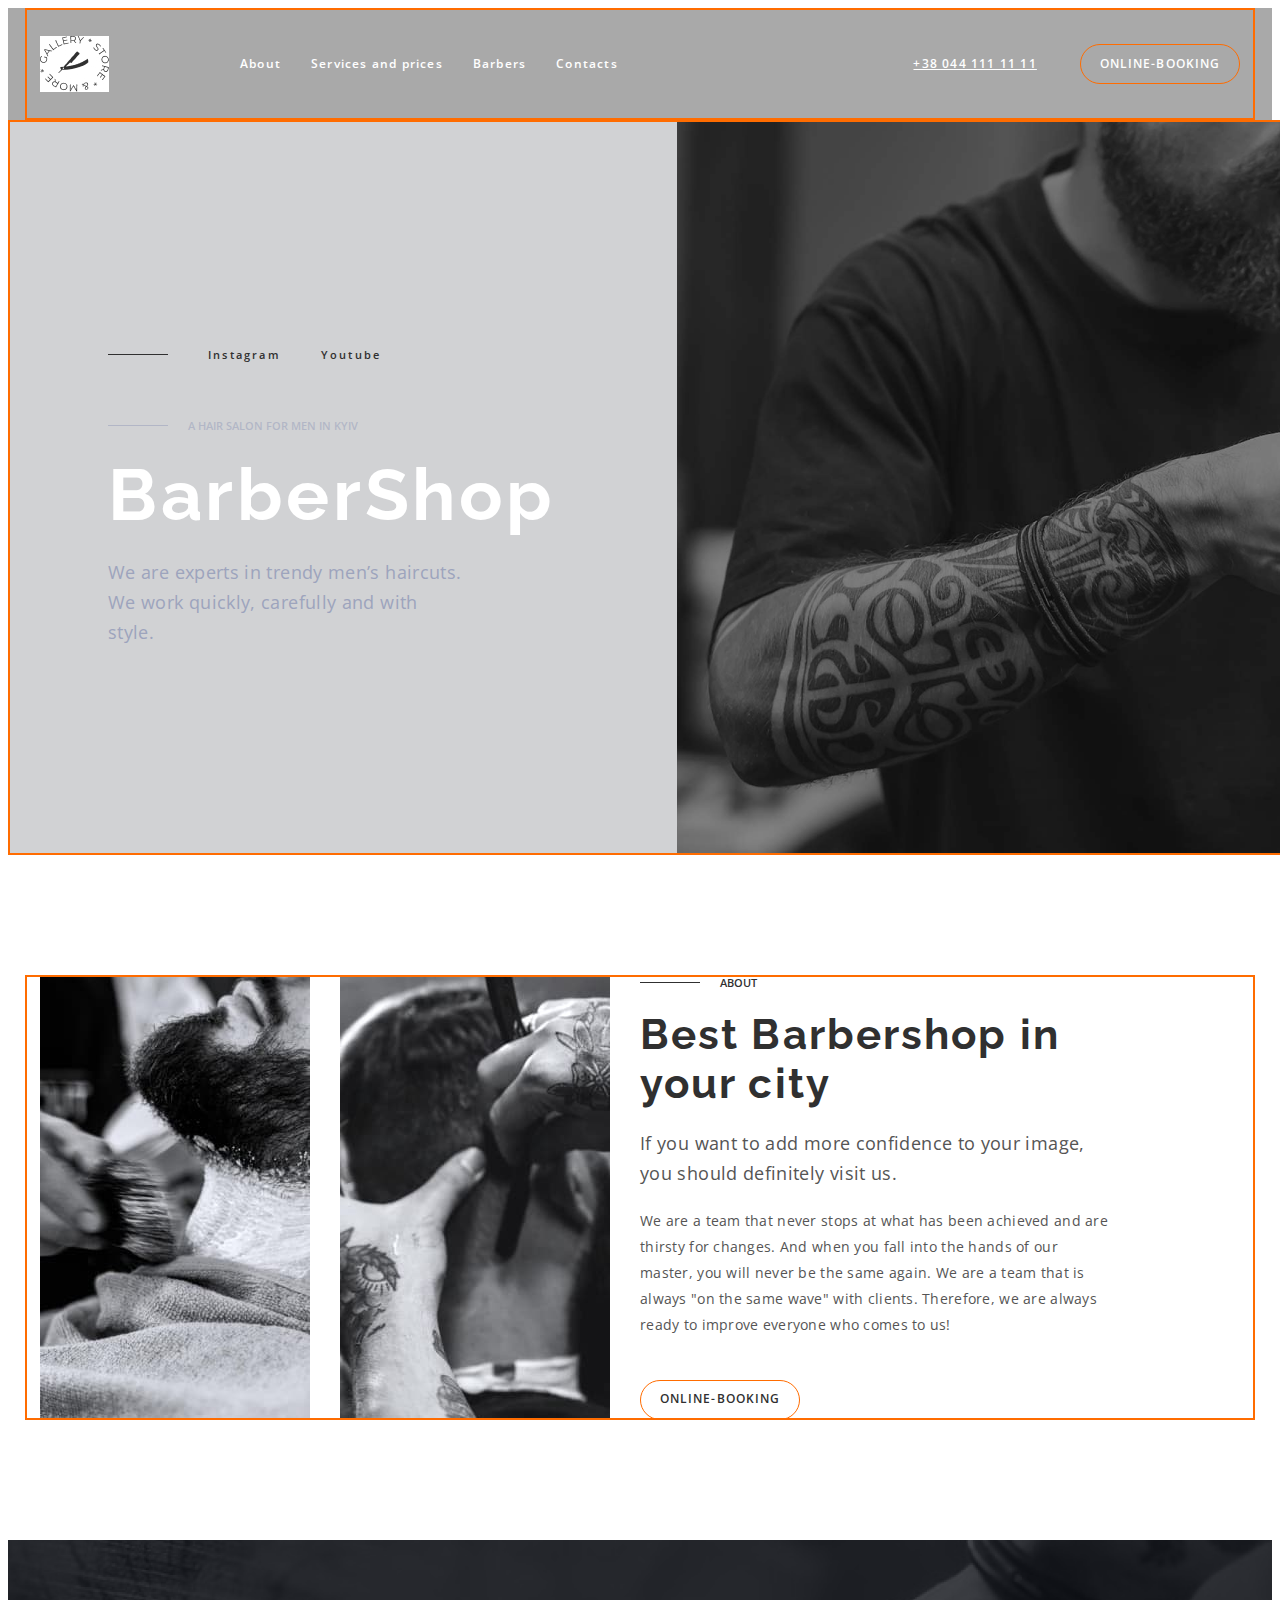
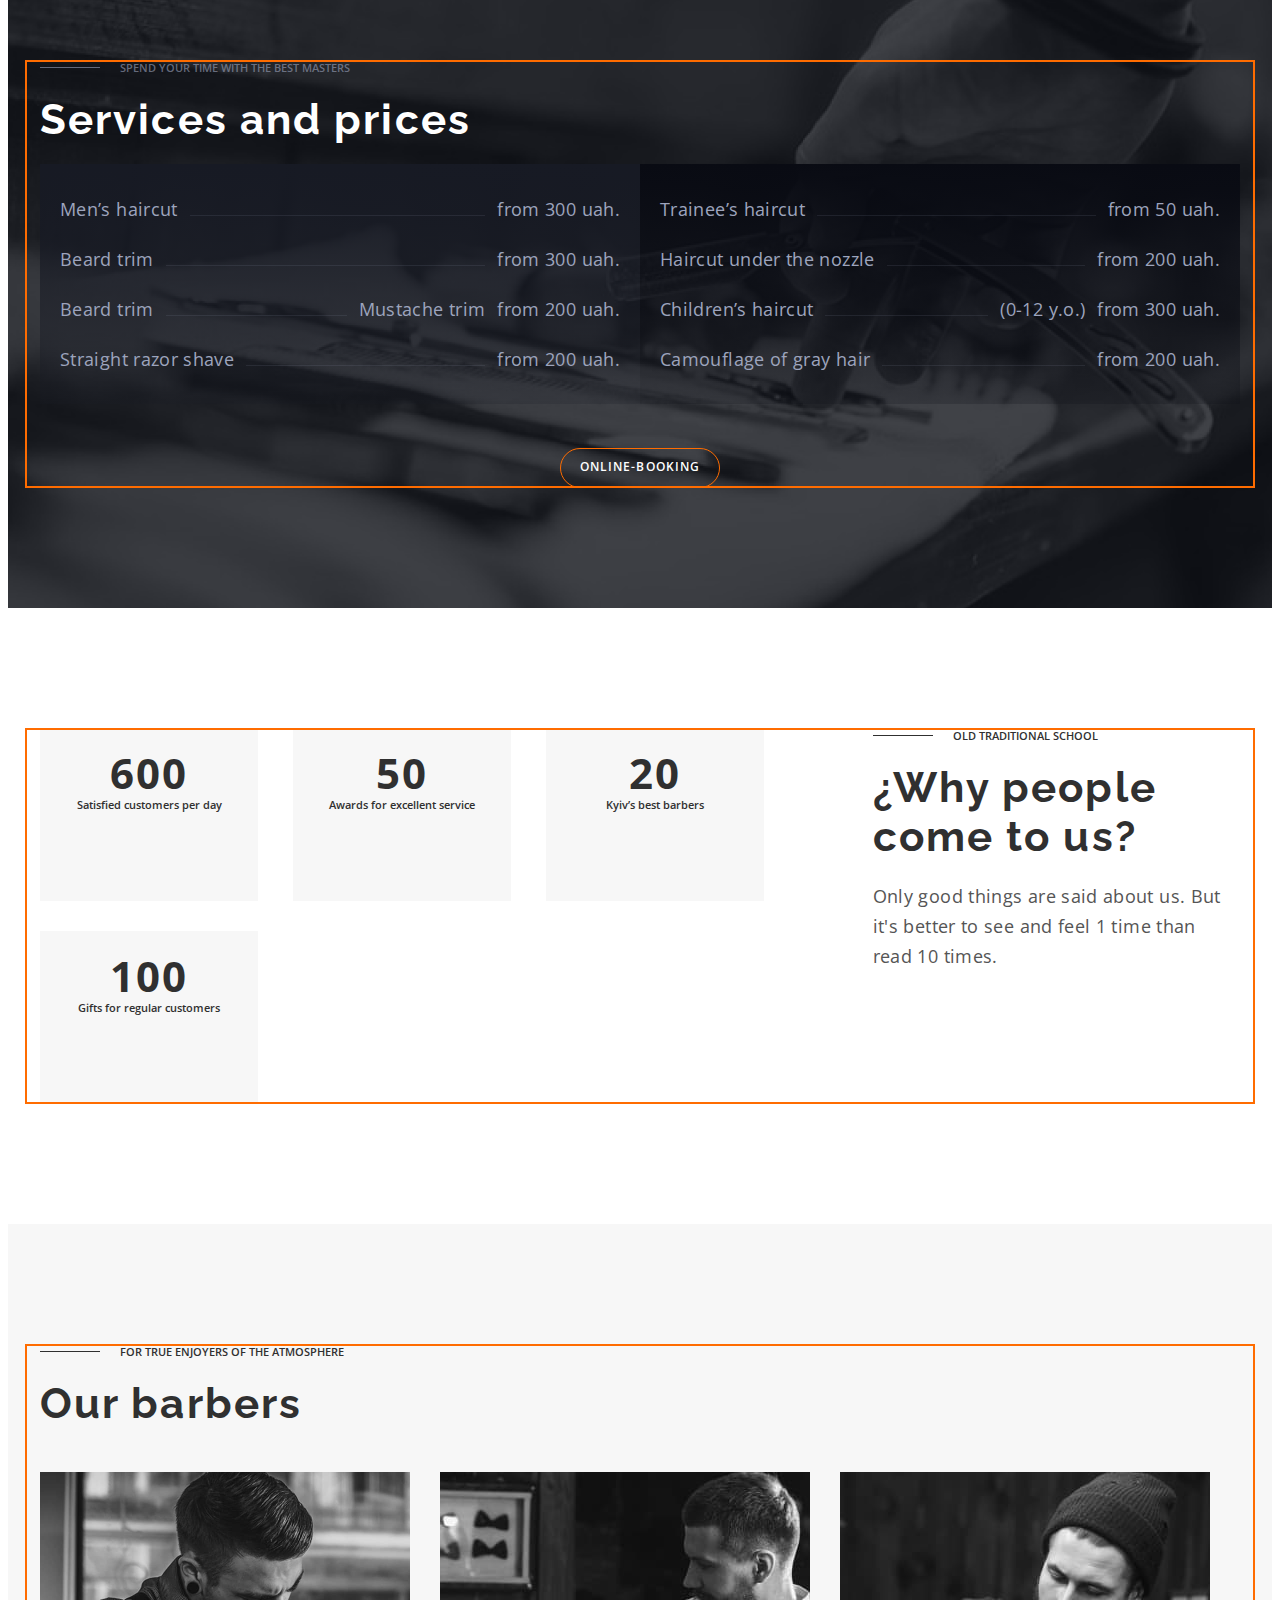
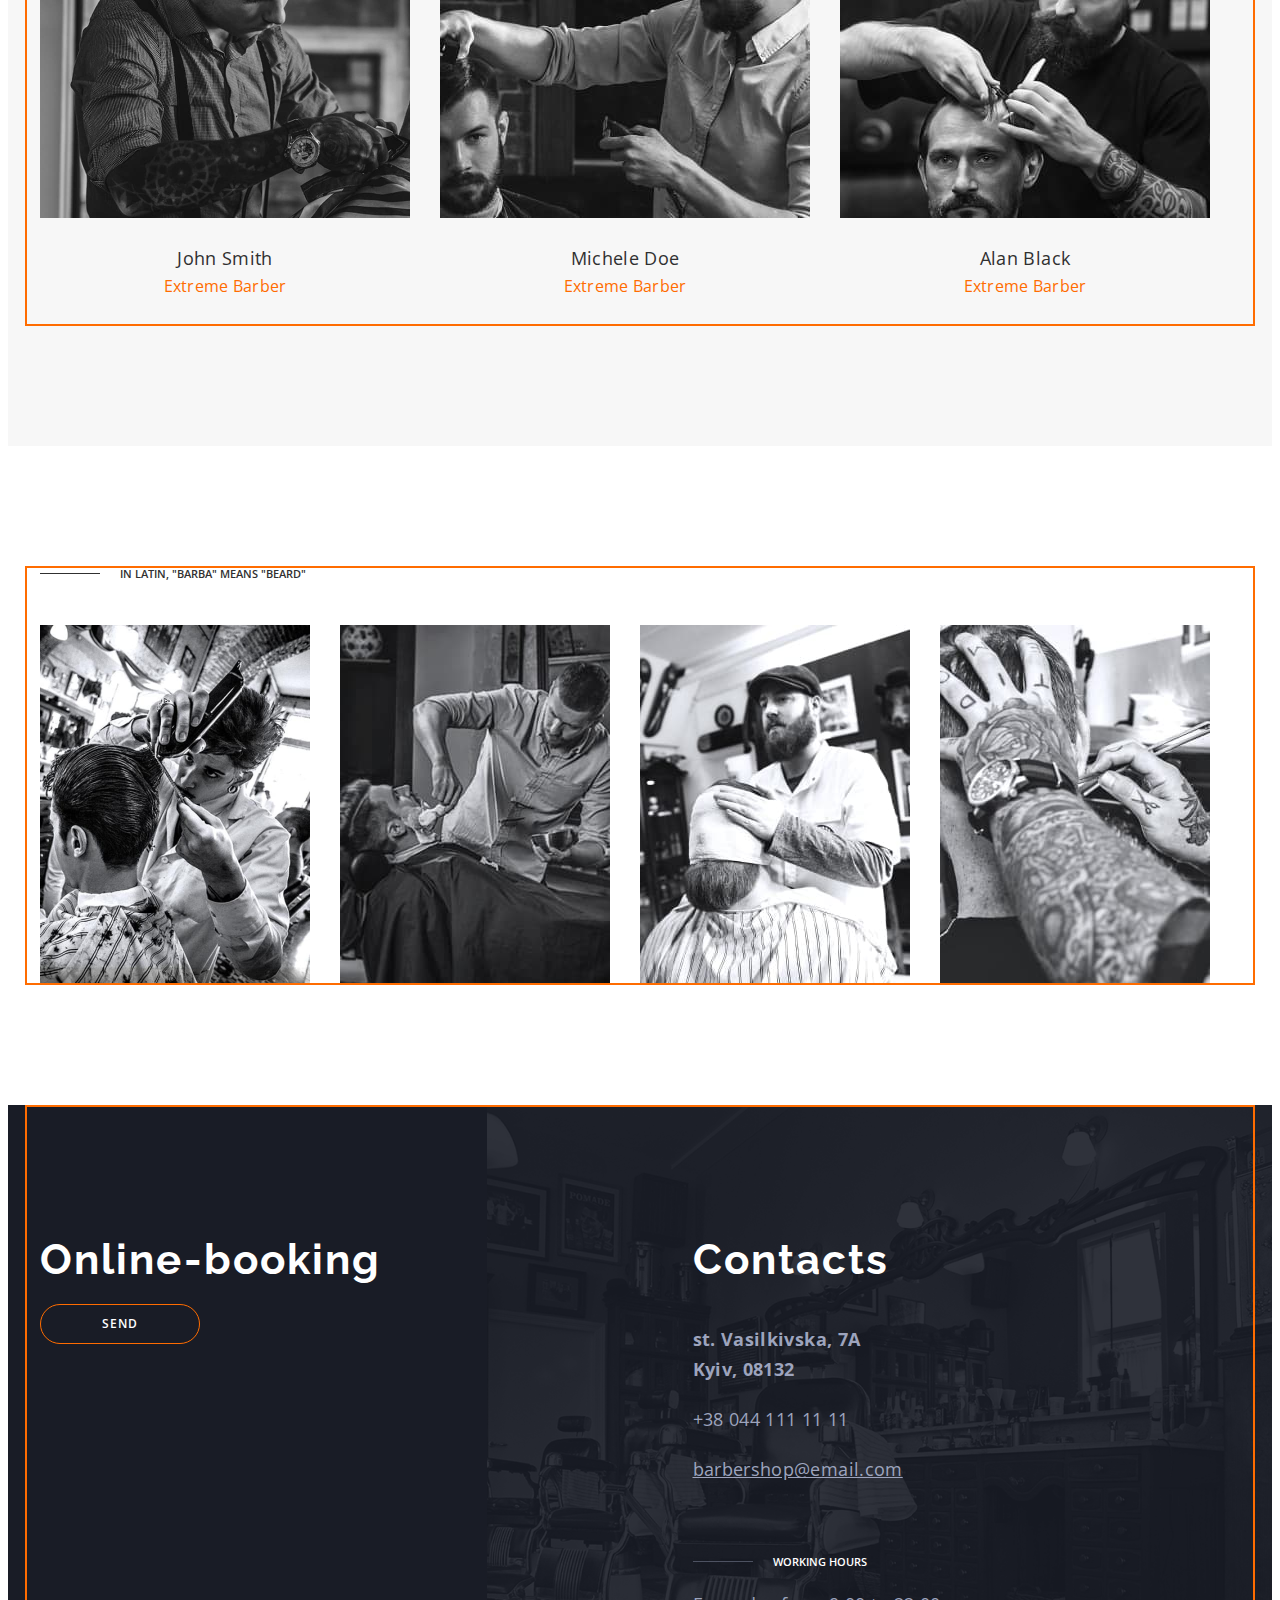
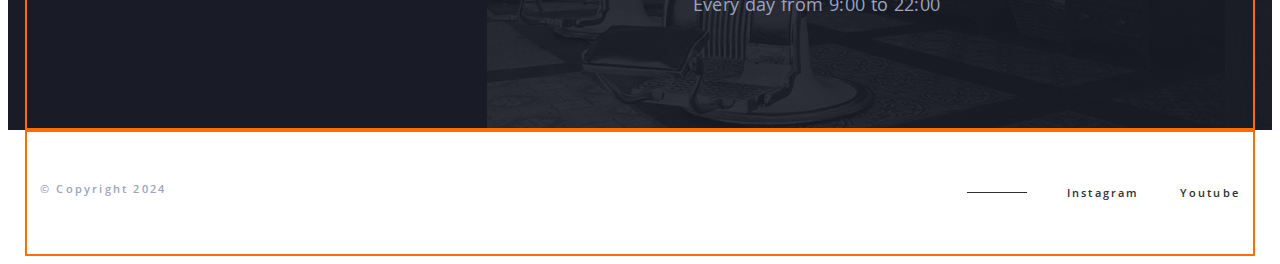
==== index.html @ dfee3908 "arranges elements" ====
<!DOCTYPE html>
<html lang="en">
  <head>
    <meta charset="UTF-8" />
    <meta name="viewport" content="width=device-width, initial-scale=1.0" />
    <title>BarberShop</title>

    <!--============== fonts =================-->
    <link rel="preconnect" href="https://fonts.googleapis.com" />
    <link rel="preconnect" href="https://fonts.gstatic.com" crossorigin />
    <link
      href="https://fonts.googleapis.com/css2?family=Open+Sans:wght@400;600;700&family=Raleway:wght@700&display=swap"
      rel="stylesheet"
    />

    <!--============== modern normaize ==============-->
    <link
      rel="stylesheet"
      href="https://cdnjs.cloudflare.com/ajax/libs/modern-normalize/2.0.0/modern-normalize.min.css"
      integrity="sha512-4xo8blKMVCiXpTaLzQSLSw3KFOVPWhm/TRtuPVc4WG6kUgjH6J03IBuG7JZPkcWMxJ5huwaBpOpnwYElP/m6wg=="
      crossorigin="anonymous"
      referrerpolicy="no-referrer"
    />

    <!--============ custom css style ===============-->
    <link rel="stylesheet" href="./css/styles.css" />
  </head>

  <body>
    <!---------------- heder ---------------->
    <header class="header">
      <div class="container">
        <a href="./index.html" class="logo"
          ><img src="./images/Logo.jpg" alt="logo" width="69" height="55"
        /></a>
        <nav class="header-nav">
          <ul class="header-list list">
            <li><a href="" class="link">About</a></li>
            <li><a href="" class="link">Services and prices</a></li>
            <li><a href="" class="link">Barbers</a></li>
            <li><a href="" class="link">Contacts</a></li>
          </ul>
        </nav>
        <div class="header-contact-wrap">
          <a href="tel:+380441111111" class="tel">+38 044 111 11 11</a>
          <button type="button" class="button primary">Online-booking</button>
        </div>
      </div>
    </header>

    <!--===================== MAIN ================-->

    <main>
      <!-------------- hero --------------->
      <section class="hero">
        <div class="container">
          <ul class="list social-list">
            <li>
              <a
                href="https://www.instagram.com/"
                class="social-link link"
                target="_blank"
                rel="noopener noreferrer nofollow"
                >Instagram</a
              >
            </li>
            <li>
              <a
                href="https://www.youtube.com"
                class="social-link link"
                target="_blank"
                rel="noopener noreferrer nofollow"
                >Youtube</a
              >
            </li>
          </ul>
          <p class="upertitle phrases-opaciti">A hair salon for men in Kyiv</p>
          <h1 class="section-title hero-title">BarberShop</h1>
          <p class="hero-phrases">
            We are experts in trendy men’s haircuts. We work quickly, carefully
            and with style.
          </p>
        </div>
      </section>

      <!---------- best barbershop ---------->
      <section class="section about">
        <div class="about-container container">
          <ul class="about-list list">
            <li class="about-item">
              <img
                src="./images/img1.jpg"
                alt="shaves his beard"
                width="270"
                height="445"
              />
            </li>
            <li class="about-item">
              <img
                src="./images/img2.jpg"
                alt="shaves his neck"
                width="270"
                height="445"
              />
            </li>
          </ul>

          <div class="about-right-wrap">
            <p class="upertitle">About</p>
            <h2 class="section-title">Best Barbershop in your city</h2>
            <p class="section-phrases">
              If you want to add more confidence to your image, you should
              definitely visit us.
            </p>
            <p class="section-phrases description">
              We are a team that never stops at what has been achieved and are
              thirsty for changes. And when you fall into the hands of our
              master, you will never be the same again. We are a team that is
              always "on the same wave" with clients. Therefore, we are always
              ready to improve everyone who comes to us!
            </p>
            <button type="button" class="button secondary">
              ONLINE-BOOKING
            </button>
          </div>
        </div>
      </section>

      <!---------- services and prices ----------->
      <section class="section servis">
        <div class="container">
          <p class="upertitle phrases-opaciti">
            Spend your time with the best masters
          </p>
          <h2 class="section-title servis-title">Services and prices</h2>
          <div class="prises-wrap">
            <ul class="prises-list list">
              <li class="prises-item">
                <span class="prises-item-servis">Men’s haircut</span>from 300
                uah.
              </li>
              <li class="prises-item">
                <span class="prises-item-servis">Beard trim</span>from 300 uah.
              </li>
              <li class="prises-item">
                Mustache trim
                <span class="prises-item-servis">Beard trim</span>from 200 uah.
              </li>
              <li class="prises-item">
                <span class="prises-item-servis">Straight razor shave</span>from
                200 uah.
              </li>
            </ul>
            <ul class="prises-list list">
              <li class="prises-item">
                <span class="prises-item-servis">Trainee’s haircut</span>from 50
                uah.
              </li>
              <li class="prises-item">
                <span class="prises-item-servis">Haircut under the nozzle</span
                >from 200 uah.
              </li>
              <li class="prises-item">
                (0-12 y.o.)
                <span class="prises-item-servis">Children’s haircut</span>from
                300 uah.
              </li>
              <li class="prises-item">
                <span class="prises-item-servis">Camouflage of gray hair</span
                >from 200 uah.
              </li>
            </ul>
          </div>
          <button type="button" class="button primary">ONLINE-BOOKING</button>
        </div>
      </section>

      <!--------- preference ------------>
      <section class="preferense section">
        <div class="container preferense-container">
          <ul class="preferens-list list">
            <li class="preferens-item">
              <span class="preferense-span">600</span>
              <p class="preferense-description">Satisfied customers per day</p>
            </li>
            <li class="preferens-item">
              <span class="preferense-span">50</span>
              <p class="preferense-description">Awards for excellent service</p>
            </li>
            <li class="preferens-item">
              <span class="preferense-span">20</span>
              <p class="preferense-description">Kyiv’s best barbers</p>
            </li>
            <li class="preferens-item">
              <span class="preferense-span">100</span>
              <p class="preferense-description">Gifts for regular customers</p>
            </li>
          </ul>
          <div class="preferense-right-wrap">
            <p class="upertitle">Old traditional school</p>
            <h2 class="section-title">¿Why people come to us?</h2>
            <p class="preferense-phrases">
              Only good things are said about us. But it's better to see and
              feel 1 time than read 10 times.
            </p>
          </div>
        </div>
      </section>

      <!-- team -->
      <section class="section team">
        <div class="container">
          <p class="upertitle">For true enjoyers of the atmosphere</p>
          <h2 class="section-title team-title">Our barbers</h2>
          <ul class="list team-list">
            <li class="team-item">
              <img
                src="./images/our_barbers/img1.jpeg"
                alt=""
                width="370"
                height="346"
              />
              <h3 class="team-name">John Smith</h3>
              <p class="team-description">Extreme Barber</p>
              <ul class="list">
                <li><a href="" aria-label="Instagram link"></a></li>
                <li><a href="" aria-label="Twitter link"></a></li>
                <li><a href="" aria-label="Facebook link"></a></li>
                <li><a href="" aria-label="linkedin link"></a></li>
              </ul>
            </li>
            <li class="team-item">
              <img
                src="./images/our_barbers/img2.jpeg"
                alt=""
                width="370"
                height="346"
              />
              <h3 class="team-name">Michele Doe</h3>
              <p class="team-description">Extreme Barber</p>
              <ul class="list">
                <li><a href="" aria-label="Instagram link"></a></li>
                <li><a href="" aria-label="Twitter link"></a></li>
                <li><a href="" aria-label="Facebook link"></a></li>
                <li><a href="" aria-label="linkedin link"></a></li>
              </ul>
            </li>
            <li class="team-item">
              <img
                src="./images/our_barbers/img3.jpeg"
                alt=""
                width="370"
                height="346"
              />
              <h3 class="team-name">Alan Black</h3>
              <p class="team-description">Extreme Barber</p>
              <ul class="list">
                <li><a href="" aria-label="Instagram link"></a></li>
                <li><a href="" aria-label="Twitter link"></a></li>
                <li><a href="" aria-label="Facebook link"></a></li>
                <li><a href="" aria-label="linkedin link"></a></li>
              </ul>
            </li>
          </ul>
        </div>
      </section>

      <!-- portfolio -->
      <section class="section">
        <div class="container">
          <!-- hidden title -->
          <h2 class="visually-hidden">some photos of our works</h2>
          <p class="upertitle portfolio-upertitle">
            In Latin, "barba" means "beard"
          </p>
          <ul class="list portfolio-list">
            <li>
              <img
                src="./images/photo_of_our_works/Rectangle_25.jpeg"
                alt=""
                width="270"
                height="360"
              />
            </li>
            <li>
              <img
                src="./images/photo_of_our_works/Rectangle_26.jpeg"
                alt=""
                width="270"
                height="360"
              />
            </li>
            <li>
              <img
                src="./images/photo_of_our_works/Rectangle_27.jpeg"
                alt=""
                width="270"
                height="360"
              />
            </li>
            <li>
              <img
                src="./images/photo_of_our_works/Rectangle_28.jpeg"
                alt=""
                width="270"
                height="360"
              />
            </li>
          </ul>
        </div>
      </section>

      <!-- online booking and contacts-->
      <div class="container-group">
        <div class="container contacts-container">
          <section class="booking section">
            <h2 class="section-title booking-title">Online-booking</h2>
            <!-- <input type="text" />
            <input type="text" />
            <input type="text" /> -->
            <button type="button" class="button primary">send</button>
          </section>
          <section class="contacts section">
            <h2 class="section-title contact-title">Contacts</h2>
            <address class="addres-wrap">
              <a href="" class="adres link"
                >st. Vasilkivska, 7A<br />Kyiv, 08132</a
              >
              <a href="tel:+380441111111" class="phone link"
                >+38 044 111 11 11</a
              >
              <a href="mailto:barbershop@email.com" class="mail link"
                >barbershop@email.com</a
              >
            </address>
            <p class="upertitle contact-phrases">Working hours</p>
            <p class="contact-descriptions">Every day from 9:00 to 22:00</p>
          </section>
        </div>
      </div>
    </main>

    <!-- footer -->
    <footer class="footer container">
      <p class="copiright">&copy; Copyright 2024</p>
      <ul class="list social-list">
        <li>
          <a
            href=""
            class="link social-link"
            target="_blank"
            rel="noopener noreferrer nofollow"
            >Instagram</a
          >
        </li>
        <li>
          <a
            href=""
            class="link social-link"
            target="_blank"
            rel="noopener noreferrer nofollow"
            >Youtube</a
          >
        </li>
      </ul>
    </footer>
  </body>
</html>
---- css/styles.css ----
:root {
  --primary-text-color: #303030;
  --text-on-light: #555555;
  --text-on-dark: #9da4bd;
  --white-text-color: #ffffff;
  --accent-color: #ff6c00;

  /* background-color */
  --primari-background-color: #ffffff;
}

body {
  background-color: var(--primari-background-color);
  color: var(--primary-text-color);
  font-family: "open sans", sans-serif;
}

/* ===== reset ===== */
h1,
h2,
h3,
h4,
h5,
h6,
p {
  margin-top: 0;
  margin-bottom: 0;
}

.list {
  list-style: none;
  padding: 0;
  margin: 0;
}

.link {
  text-decoration: none;
  color: inherit;
}

img {
  display: block;
  height: auto;
  max-width: 100%;
}

.visually-hidden {
  position: absolute;
  white-space: nowrap;
  width: 1px;
  height: 1px;
  overflow: hidden;
  border: 0;
  padding: 0;
  clip: rect(0 0 0 0);
  clip-path: inset(50%);
  margin: -1px;
}
/* ===== components ===== */

.section {
  padding: 120px 0;
}

.container {
  /* width: 1170px; */
  width: 1200px;

  padding: 0 15px;
  margin: 0 auto;

  outline: 2px solid #ff6c00;
  outline-offset: -2px;
}

/* ===== button ===== */
.button {
  display: inline-block;
  min-width: 160px;
  min-height: 40px;

  font-family: inherit;
  font-size: 12px;
  font-style: normal;
  font-weight: 600;
  line-height: 1.2;
  /* line-height: normal; */
  letter-spacing: 1.08px;
  text-transform: uppercase;

  background-color: transparent;
  border: 1px solid var(--accent-color);
  border-radius: 25px;
  padding: 11px 19px;
  cursor: pointer;
}

.button.primary {
  color: var(--white-text-color);
}

.button.secondary {
  color: var(--primary-text-color);
}

.button.primary:hover,
.button.primary:focus {
  background-color: var(--accent-color);
}

.button.secondary:hover,
.button.secondary:focus {
  background-color: var(--accent-color);
}

/* ===== title style ===== */
.section-title {
  margin-bottom: 20px;

  font-family: Raleway, sans-serif;
  font-size: 42px;
  line-height: calc(49 / 42);
  /* line-height: normal; */
  letter-spacing: 2.1px;
}

.upertitle {
  display: flex;
  align-items: center;
  gap: 20px;
  margin-bottom: 20px;

  font-size: 11px;
  font-weight: 600;
  /* line-height: 1.2; */
  line-height: normal;
  text-transform: uppercase;
}

.upertitle::before,
.social-list::before {
  display: inline-block;
  content: "";

  width: 60px;
  height: 1px;
  background-color: var(--primary-text-color);
}

/* .upertitle::before {
  margin-right: 20px;
} */
/*---------- heder ----------*/
.header {
  background-color: darkgrey;
}

.header > .container {
  display: flex;
  align-items: center;
}

.logo {
  margin-right: 131px;
}

.header-nav {
  margin-right: auto;
}

.header-list {
  display: flex;
  align-items: center;
  gap: 30px;
}

.header-list .link {
  display: block;
  padding: 49px 0;
}

.header-contact-wrap {
  display: flex;
  align-items: center;
  gap: 43px;
}

.header .link {
  color: var(--white-text-color);
  font-size: 12px;
  font-weight: 600;
  line-height: 1.2;
  letter-spacing: 1.2px;
}

.header .link:hover,
.header .link:focus {
  color: var(--accent-color);
}

.tel {
  color: var(--white-text-color);
  font-size: 12px;
  font-weight: 600;
  line-height: 1.2;
  letter-spacing: 1.2px;
  text-transform: uppercase;
}

.tel:hover,
.tel:focus {
  color: var(--accent-color);
}

/* ----------- hero ------------ */
.hero {
}

.hero .container {
  /* max-width: 1070px; */
  padding: 172px 526px 208px 100px;
  background-color: rgba(25, 28, 38, 0.2);
  background-image: url(../images/slider-bg-hero/bg-image-1.png);
  background-repeat: no-repeat;
  background-size: contain;
  background-position: top right;
}

.social-list {
  align-items: center;
  display: flex;
  gap: 40px;
}

.social-link {
  display: inline-flex;
  padding-top: 56px;
  padding-bottom: 56px;

  font-size: 11px;
  font-weight: 600;
  line-height: 1.2;
  letter-spacing: 2.2px;
}

.footer .link {
  color: currentColor;
}

.social-link:hover,
.social-link:focus {
  color: var(--accent-color);
}

/* .footer .link:not(:last-child) {
  margin-right: 40px;
} */

/* .social-link .link:hover,
.social-link .link:focus {
  color: var(--accent-color);
} */

.phrases-opaciti {
  color: rgba(157, 164, 189, 0.6);
}

.phrases-opaciti::before {
  background-color: rgba(157, 164, 189, 0.6);
}

.hero-title {
  font-size: 72px;
  letter-spacing: 3.6px;
  color: var(--white-text-color);
}

.hero-phrases {
  width: 360px;

  font-size: 18px;
  line-height: calc(30 / 18);
  letter-spacing: 0.36px;
  color: var(--text-on-dark);
}

/* ---------- best barbershop ---------*/
/* .about {
  background-color: var(--primari-background-color);
} */
.about-container {
  display: flex;
}

.about-list {
  display: flex;
  gap: 30px;
  margin-right: 30px;
}

/* .about-item:not(:last-child) {
  margin-right: 30px;
} */

.about-right-wrap {
  width: 470px;
}

.section-phrases {
  width: 470px;
  margin-bottom: 20px;

  color: var(--text-on-light);
  font-size: 18px;
  line-height: calc(30 / 18);
  letter-spacing: 0.36px;
}

.section-phrases.description {
  margin-bottom: 42px;

  font-size: 14px;
  line-height: calc(26 / 14);
  letter-spacing: 0.28px;
}

/* ---------services and prices ---------- */

.servis {
  max-width: 1600px;
  margin: 0 auto;
  background-color: #111319;
  background-image: url(../images/servis-image/servis-bg.png);
  background-repeat: no-repeat;
  background-position: center;
}

.servis-title {
  color: var(--white-text-color);
}

.prises-wrap {
  display: flex;
  justify-content: space-between;

  margin-bottom: 44px;
}

.prises-list {
  flex-basis: 570px;
  padding: 30px 20px;
}

.prises-list:first-child {
  background-image: linear-gradient(
    to bottom,
    #171a24 0%,
    rgba(23, 26, 36, 0.2) 100%
  );
}

.prises-list:last-child {
  background-image: linear-gradient(
    to bottom,
    #090b13 0%,
    rgba(9, 11, 19, 0.2) 100%
  );
}

.prises-item {
  display: flex;
  align-items: baseline;
  gap: 12px;

  color: var(--text-on-dark);
  font-size: 18px;
  line-height: calc(30 / 18); /* 166.667% */
  letter-spacing: 0.36px;
}

.prises-item:not(:last-child) {
  margin-bottom: 20px;
}

.prises-item::before {
  content: " ";
  display: block;
  flex-grow: 1;
  height: 1px;
  background-color: rgba(157, 164, 189, 0.12);
}

.prises-item-servis {
  order: -1;
}

.servis .button {
  display: block;
  margin-left: auto;
  margin-right: auto;
}

/* -------- preferense ---------- */
.preferense-container {
  display: flex;
}

.preferens-list {
  row-gap: 30px;
  column-gap: 35px;

  display: flex;
  flex-wrap: wrap;
}

.preferens-item {
  background-color: rgba(247, 247, 247, 1);
  display: block;
  text-align: center;
  padding: 20px 24px;
  width: 170px;
  height: 133px;
}

.preferense-right-wrap {
  width: 431px;
}

.preferense-span {
  margin-bottom: 6px;

  color: var(--primary-text-color);
  font-size: 42px;
  font-weight: 700;
  line-height: 1.2;
  letter-spacing: 2.1px;
}

.preferense-description {
  color: var(--primary-text-color);
  font-size: 11px;
  font-weight: 600;
  line-height: 1.2;
}

.preferense-phrases {
  color: var(--text-on-light);
  font-size: 18px;
  line-height: calc(30 / 18); /* 166.667% */
  letter-spacing: 0.36px;
}

/* team */
.team {
  background-color: #f7f7f7;
}

.team-list {
  display: flex;
  gap: 30px;
}

.team-item {
  text-align: center;
}
.team-title {
  margin-bottom: 44px;
}

.team-name {
  margin-top: 30px;
  margin-bottom: 8px;

  font-weight: 400;
  font-size: 18px;
  line-height: 1.2;
  letter-spacing: 0.36px;
}

.team-description {
  margin-bottom: 30px;

  color: var(--accent-color);
  line-height: 1.2;
  letter-spacing: 0.28px;
}

/* portfolio */
.portfolio-list {
  display: flex;
  gap: 30px;
}

.portfolio-upertitle {
  margin-bottom: 44px;
}

/* online booking and contacts */
.container-group {
  margin: 0 auto;
  max-width: 1600px;
  background-color: #191c26;
  background-image: url(../images/contact-bg-img/Contact-bg-img.png);
  background-repeat: no-repeat;
  background-position: right top;
}

.contacts-container {
  display: flex;
  justify-content: space-between;
}

.booking {
  width: 570px;
}

.booking.section {
  padding-top: 130px;
  padding-bottom: 111px;
}

.booking-title {
  color: var(--white-text-color);
}

.contacts {
  padding-left: 105px;
  padding-top: 130px;
  padding-bottom: 111px;
  width: 570px;
}

.contact-title {
  color: var(--white-text-color);
  margin-bottom: 40px;
}

.addres-wrap {
  width: 270px;
}

.contacts .adres {
  display: block;
  margin-bottom: 20px;

  color: var(--text-on-dark);
  font-style: normal;
  font-size: 18px;
  font-weight: 700;
  line-height: calc(30 / 18); /* 166.667% */
  letter-spacing: 0.36px;
}

.contacts .phone {
  display: block;
  margin-bottom: 20px;

  color: var(--text-on-dark);
  font-style: normal;
  font-size: 18px;
  line-height: calc(30 / 18); /* 166.667% */
  letter-spacing: 0.36px;
}

.contacts .mail {
  display: block;
  margin-bottom: 70px;

  color: var(--text-on-dark);
  font-style: normal;
  font-size: 18px;
  line-height: calc(30 / 18); /* 166.667% */
  letter-spacing: 0.36px;
  text-decoration-line: underline;
}

.contact-phrases {
  color: var(--white-text-color);
}

.contact-phrases::before {
  background-color: rgba(157, 164, 189, 0.4);
}

.contact-descriptions {
  color: var(--text-on-dark);
  font-size: 18px;
  line-height: calc(30 / 18); /* 166.667% */
  letter-spacing: 0.36px;
}

/* footer */
.footer {
  display: flex;
  align-items: baseline;
}

.copiright {
  color: var(--text-on-dark);
  font-size: 11px;
  font-weight: 600;
  line-height: 1.2;
  letter-spacing: 2.2px;
  margin-right: auto;
}

/* .footer .link:hover,
.footer .link:focus {
  color: var(--accent-color);
} */
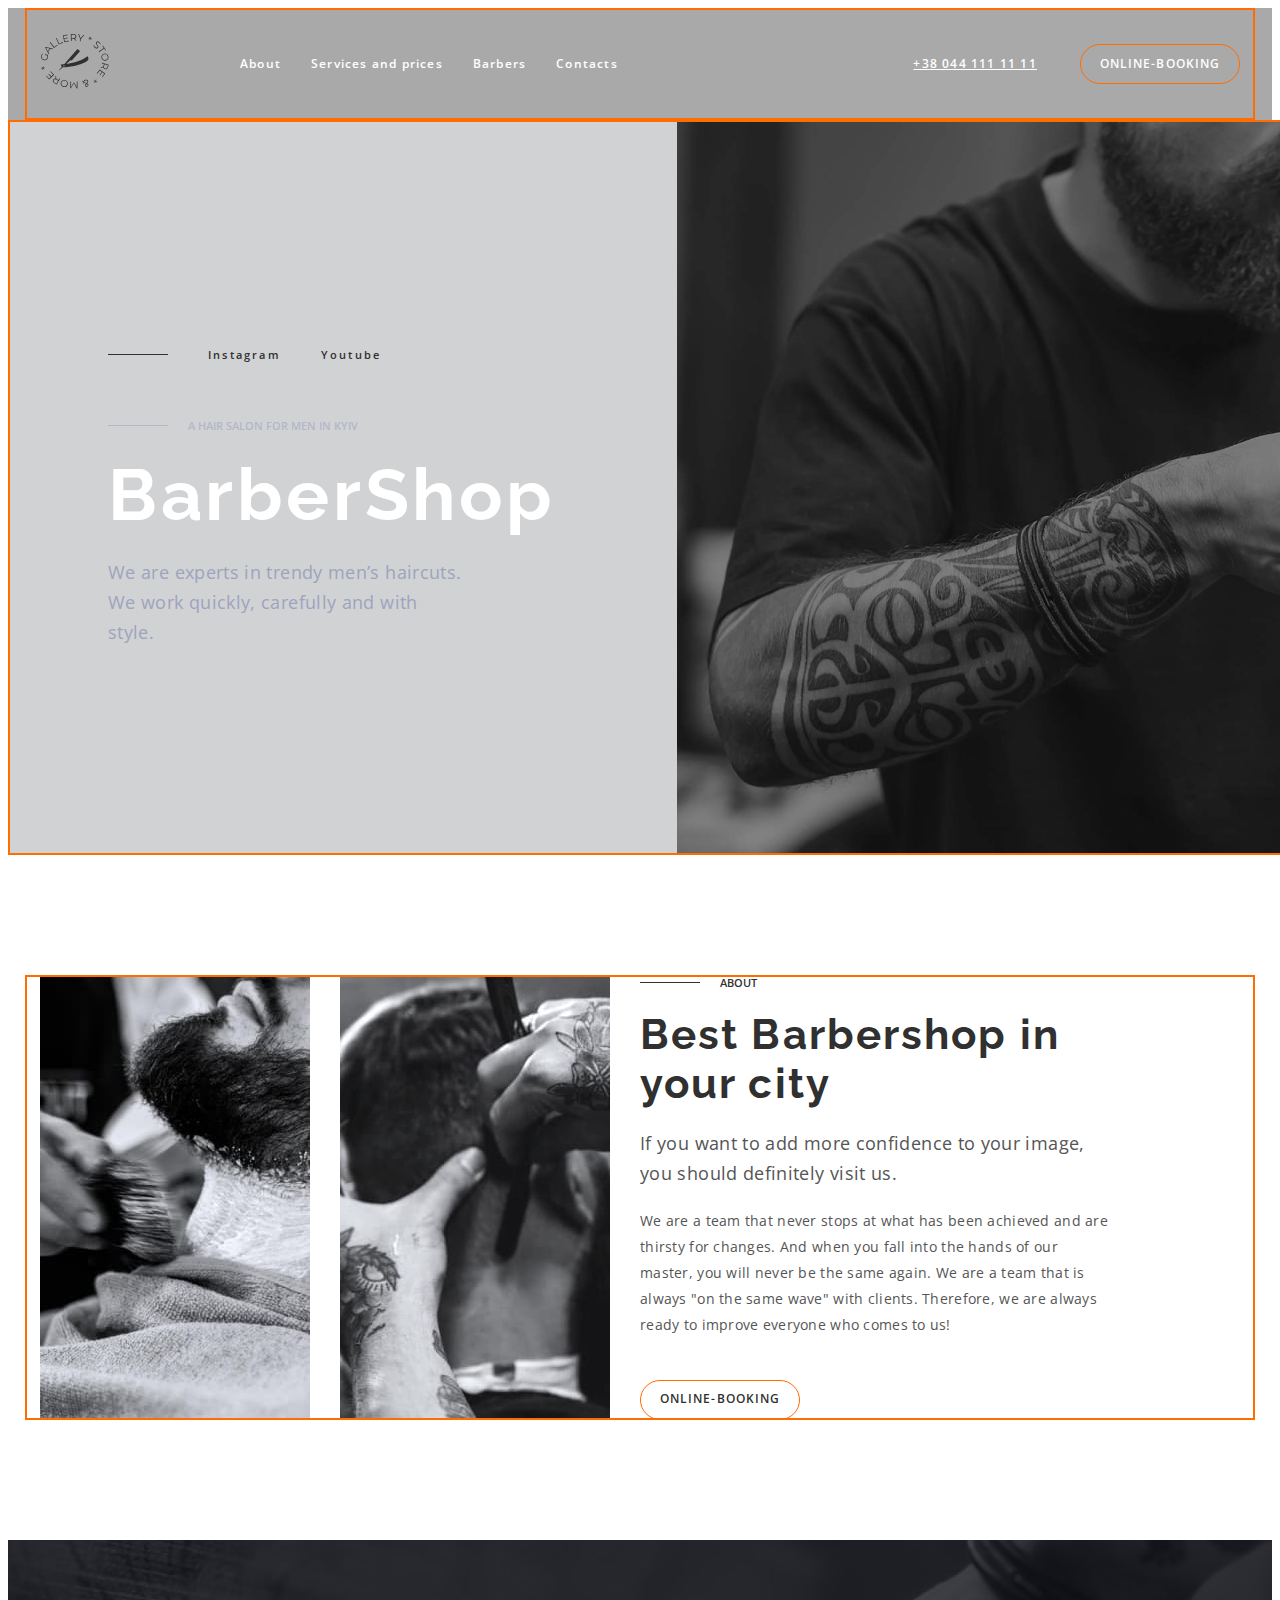
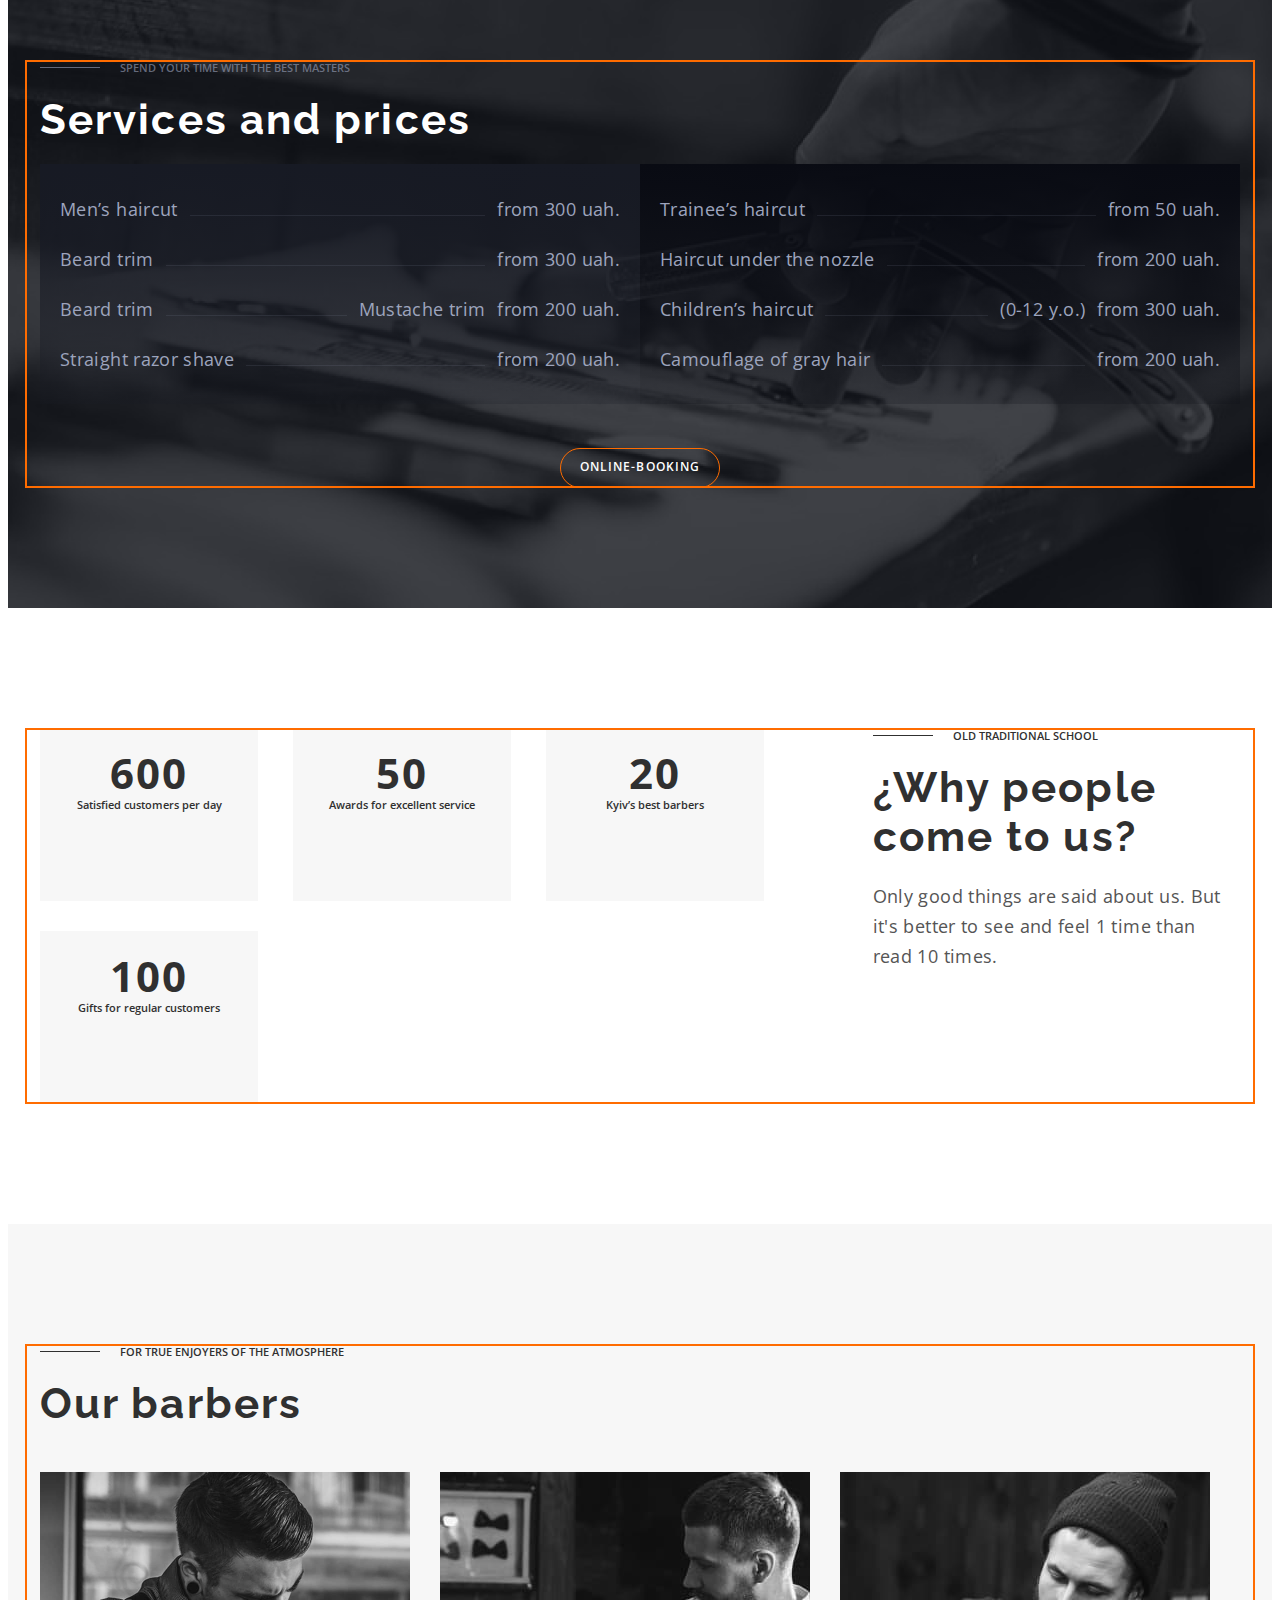
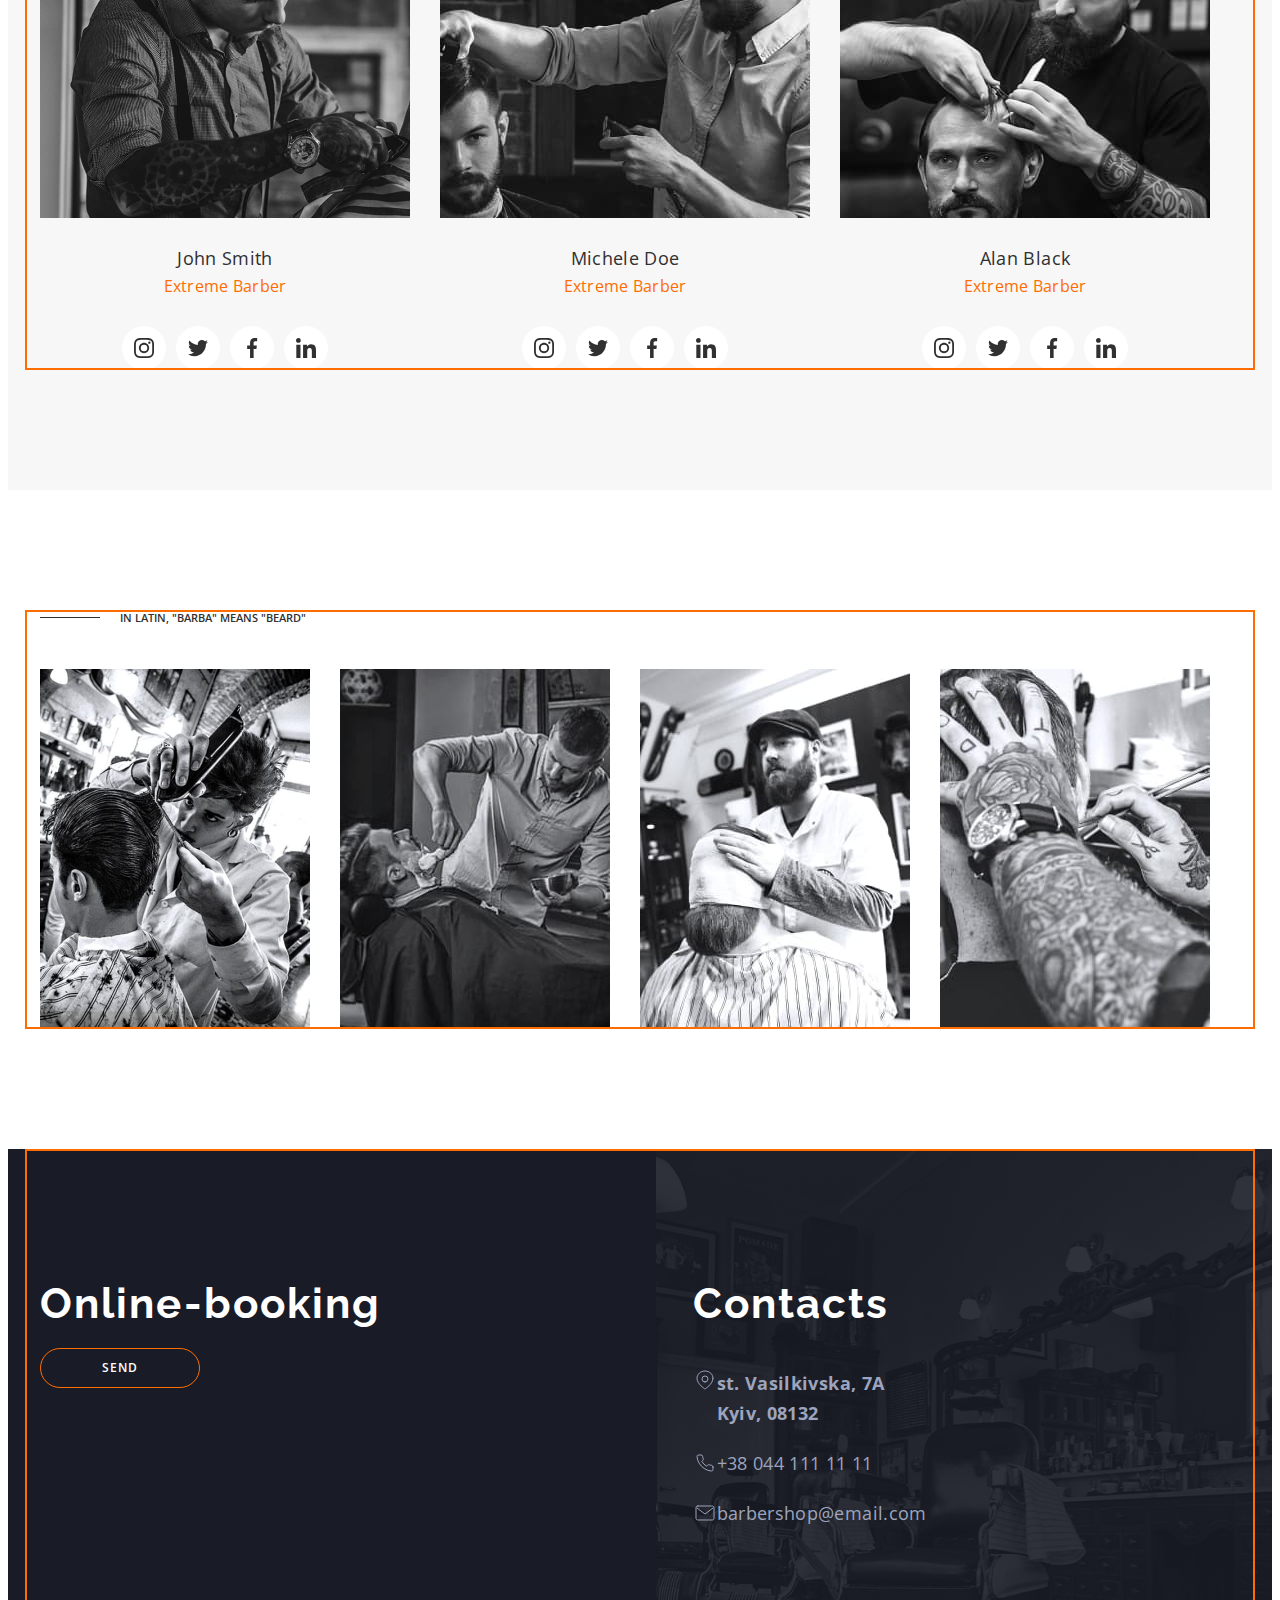
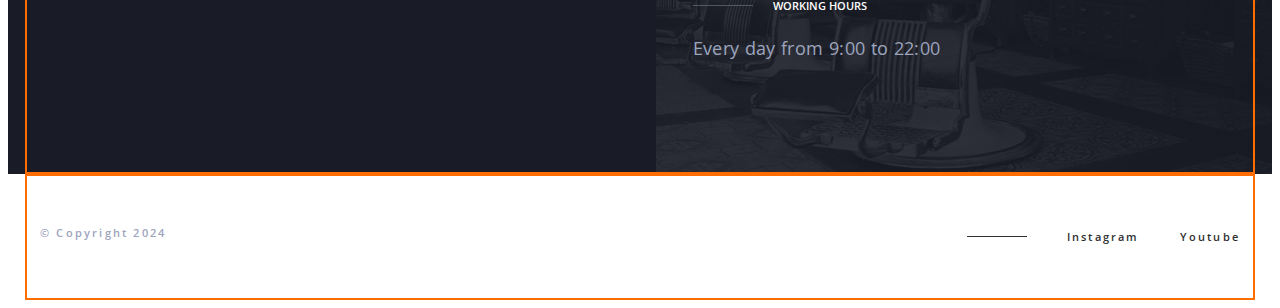
==== commit 4bbcb4c0: "add icons, and refactoring some code" ====
--- a/index.html
+++ b/index.html
@@ -30,9 +30,11 @@
     <!---------------- heder ---------------->
     <header class="header">
       <div class="container">
-        <a href="./index.html" class="logo"
-          ><img src="./images/Logo.jpg" alt="logo" width="69" height="55"
-        /></a>
+        <a href="./index.html" class="logo">
+          <svg class="logo-svg" width="69" height="55">
+            <use href="./images/icons.svg#icon-logo"></use>
+          </svg>
+        </a>
         <nav class="header-nav">
           <ul class="header-list list">
             <li><a href="" class="link">About</a></li>
@@ -89,7 +91,7 @@
           <ul class="about-list list">
             <li class="about-item">
               <img
-                src="./images/img1.jpg"
+                src="./images/about/img1.jpg"
                 alt="shaves his beard"
                 width="270"
                 height="445"
@@ -97,7 +99,7 @@
             </li>
             <li class="about-item">
               <img
-                src="./images/img2.jpg"
+                src="./images/about/img2.jpg"
                 alt="shaves his neck"
                 width="270"
                 height="445"
@@ -220,14 +222,60 @@
                 width="370"
                 height="346"
               />
-              <h3 class="team-name">John Smith</h3>
-              <p class="team-description">Extreme Barber</p>
-              <ul class="list">
-                <li><a href="" aria-label="Instagram link"></a></li>
-                <li><a href="" aria-label="Twitter link"></a></li>
-                <li><a href="" aria-label="Facebook link"></a></li>
-                <li><a href="" aria-label="linkedin link"></a></li>
-              </ul>
+              <div class="team-wrapper">
+                <h3 class="team-name">John Smith</h3>
+                <p class="team-description">Extreme Barber</p>
+                <ul class="list icon-list">
+                  <li>
+                    <a
+                      class="icon-link"
+                      href="https://instagra.com"
+                      target="_blank"
+                      rel="noopener noreferrer"
+                      aria-label="Instagram icon"
+                      ><svg class="social-icons" width="20" height="20">
+                        <use href="./images/icons.svg#icon-instagram"></use>
+                      </svg>
+                    </a>
+                  </li>
+                  <li>
+                    <a
+                      class="icon-link"
+                      href="https://twitter.com"
+                      target="_blank"
+                      rel="noopener noreferrer"
+                      aria-label="Twitter link"
+                      ><svg class="social-icons" width="20" height="20">
+                        <use href="./images/icons.svg#icon-twitter"></use>
+                      </svg>
+                    </a>
+                  </li>
+                  <li>
+                    <a
+                      class="icon-link"
+                      href="https://www.facebook.com"
+                      target="_blank"
+                      rel="noopener noreferrer"
+                      aria-label="Facebook link"
+                      ><svg class="social-icons" width="20" height="20">
+                        <use href="./images/icons.svg#icon-facebook"></use>
+                      </svg>
+                    </a>
+                  </li>
+                  <li>
+                    <a
+                      class="icon-link"
+                      href="https://www.linkedin.com"
+                      target="_blank"
+                      rel="noopener noreferrer"
+                      aria-label="linkedin link"
+                      ><svg class="social-icons" width="20" height="20">
+                        <use href="./images/icons.svg#icon-linkedin"></use>
+                      </svg>
+                    </a>
+                  </li>
+                </ul>
+              </div>
             </li>
             <li class="team-item">
               <img
@@ -236,14 +284,60 @@
                 width="370"
                 height="346"
               />
-              <h3 class="team-name">Michele Doe</h3>
-              <p class="team-description">Extreme Barber</p>
-              <ul class="list">
-                <li><a href="" aria-label="Instagram link"></a></li>
-                <li><a href="" aria-label="Twitter link"></a></li>
-                <li><a href="" aria-label="Facebook link"></a></li>
-                <li><a href="" aria-label="linkedin link"></a></li>
-              </ul>
+              <div class="team-wrapper">
+                <h3 class="team-name">Michele Doe</h3>
+                <p class="team-description">Extreme Barber</p>
+                <ul class="list icon-list">
+                  <li>
+                    <a
+                      class="icon-link"
+                      href="https://instagra.com"
+                      target="_blank"
+                      rel="noopener noreferrer"
+                      aria-label="Instagram icon"
+                      ><svg class="social-icons" width="20" height="20">
+                        <use href="./images/icons.svg#icon-instagram"></use>
+                      </svg>
+                    </a>
+                  </li>
+                  <li>
+                    <a
+                      class="icon-link"
+                      href="https://twitter.com"
+                      target="_blank"
+                      rel="noopener noreferrer"
+                      aria-label="Twitter link"
+                      ><svg class="social-icons" width="20" height="20">
+                        <use href="./images/icons.svg#icon-twitter"></use>
+                      </svg>
+                    </a>
+                  </li>
+                  <li>
+                    <a
+                      class="icon-link"
+                      href="https://www.facebook.com"
+                      target="_blank"
+                      rel="noopener noreferrer"
+                      aria-label="Facebook link"
+                      ><svg class="social-icons" width="20" height="20">
+                        <use href="./images/icons.svg#icon-facebook"></use>
+                      </svg>
+                    </a>
+                  </li>
+                  <li>
+                    <a
+                      class="icon-link"
+                      href="https://www.linkedin.com"
+                      target="_blank"
+                      rel="noopener noreferrer"
+                      aria-label="linkedin link"
+                      ><svg class="social-icons" width="20" height="20">
+                        <use href="./images/icons.svg#icon-linkedin"></use>
+                      </svg>
+                    </a>
+                  </li>
+                </ul>
+              </div>
             </li>
             <li class="team-item">
               <img
@@ -252,14 +346,60 @@
                 width="370"
                 height="346"
               />
-              <h3 class="team-name">Alan Black</h3>
-              <p class="team-description">Extreme Barber</p>
-              <ul class="list">
-                <li><a href="" aria-label="Instagram link"></a></li>
-                <li><a href="" aria-label="Twitter link"></a></li>
-                <li><a href="" aria-label="Facebook link"></a></li>
-                <li><a href="" aria-label="linkedin link"></a></li>
-              </ul>
+              <div class="team-wrapper">
+                <h3 class="team-name">Alan Black</h3>
+                <p class="team-description">Extreme Barber</p>
+                <ul class="list icon-list">
+                  <li>
+                    <a
+                      class="icon-link"
+                      href="https://instagra.com"
+                      target="_blank"
+                      rel="noopener noreferrer"
+                      aria-label="Instagram icon"
+                      ><svg class="social-icons" width="20" height="20">
+                        <use href="./images/icons.svg#icon-instagram"></use>
+                      </svg>
+                    </a>
+                  </li>
+                  <li>
+                    <a
+                      class="icon-link"
+                      href="https://twitter.com"
+                      target="_blank"
+                      rel="noopener noreferrer"
+                      aria-label="Twitter link"
+                      ><svg class="social-icons" width="20" height="20">
+                        <use href="./images/icons.svg#icon-twitter"></use>
+                      </svg>
+                    </a>
+                  </li>
+                  <li>
+                    <a
+                      class="icon-link"
+                      href="https://www.facebook.com"
+                      target="_blank"
+                      rel="noopener noreferrer"
+                      aria-label="Facebook link"
+                      ><svg class="social-icons" width="20" height="20">
+                        <use href="./images/icons.svg#icon-facebook"></use>
+                      </svg>
+                    </a>
+                  </li>
+                  <li>
+                    <a
+                      class="icon-link"
+                      href="https://www.linkedin.com"
+                      target="_blank"
+                      rel="noopener noreferrer"
+                      aria-label="linkedin link"
+                      ><svg class="social-icons" width="20" height="20">
+                        <use href="./images/icons.svg#icon-linkedin"></use>
+                      </svg>
+                    </a>
+                  </li>
+                </ul>
+              </div>
             </li>
           </ul>
         </div>
@@ -323,14 +463,23 @@
           <section class="contacts section">
             <h2 class="section-title contact-title">Contacts</h2>
             <address class="addres-wrap">
-              <a href="" class="adres link"
-                >st. Vasilkivska, 7A<br />Kyiv, 08132</a
-              >
+              <a href="" class="adres link">
+                <svg class="adres-icon" width="24" height="24">
+                  <use href="./images/icons.svg#icon-map-pin"></use>
+                </svg>
+                st. Vasilkivska, 7A<br />Kyiv, 08132
+              </a>
               <a href="tel:+380441111111" class="phone link"
-                >+38 044 111 11 11</a
+                ><svg class="adres-icon" width="24" height="24">
+                  <use href="./images/icons.svg#icon-phone"></use>
+                </svg>
+                +38 044 111 11 11</a
               >
               <a href="mailto:barbershop@email.com" class="mail link"
-                >barbershop@email.com</a
+                ><svg class="adres-icon" width="24" height="24">
+                  <use href="./images/icons.svg#icon-mail"></use>
+                </svg>
+                barbershop@email.com</a
               >
             </address>
             <p class="upertitle contact-phrases">Working hours</p>
--- a/css/styles.css
+++ b/css/styles.css
@@ -164,6 +164,10 @@
   margin-right: 131px;
 }
 
+.logo-svg {
+  fill: var(--primary-text-color);
+}
+
 .header-nav {
   margin-right: auto;
 }
@@ -467,8 +471,47 @@
   margin-bottom: 44px;
 }
 
+.team-wrapper {
+  margin-top: 30px;
+}
+
+.icon-list {
+  display: flex;
+  gap: 10px;
+  justify-content: center;
+  align-items: center;
+}
+
+.icon-link {
+  display: flex;
+  justify-content: center;
+  align-items: center;
+  width: 44px;
+  height: 44px;
+  border-radius: 50%;
+  background-color: #fff;
+  color: var(--primary-text-color);
+}
+
+.icon-link:hover,
+.icon-link:focus {
+  color: var(--accent-color);
+}
+
+.social-icons {
+  fill: currentColor;
+}
+
+/* .icon-link:hover .social-icons,
+.icon-link:focus .social-icons {
+  fill: var(--accent-color);
+} */
+
+/* .social-icons {
+  fill: #303030;
+} */
+
 .team-name {
-  margin-top: 30px;
   margin-bottom: 8px;
 
   font-weight: 400;
@@ -502,7 +545,7 @@
   background-color: #191c26;
   background-image: url(../images/contact-bg-img/Contact-bg-img.png);
   background-repeat: no-repeat;
-  background-position: right top;
+  background-position: left calc(50% + 408px) top 50%;
 }
 
 .contacts-container {
@@ -539,39 +582,29 @@
   width: 270px;
 }
 
+.contacts .link {
+  display: flex;
+  gap: 16;
+  font-style: normal;
+  color: var(--text-on-dark);
+  font-size: 18px;
+  letter-spacing: 0.36px;
+  line-height: calc(30 / 18);
+}
+
 .contacts .adres {
-  display: block;
   margin-bottom: 20px;
-
-  color: var(--text-on-dark);
-  font-style: normal;
-  font-size: 18px;
   font-weight: 700;
-  line-height: calc(30 / 18); /* 166.667% */
-  letter-spacing: 0.36px;
 }
 
 .contacts .phone {
-  display: block;
+  align-items: center;
   margin-bottom: 20px;
-
-  color: var(--text-on-dark);
-  font-style: normal;
-  font-size: 18px;
-  line-height: calc(30 / 18); /* 166.667% */
-  letter-spacing: 0.36px;
 }
 
 .contacts .mail {
-  display: block;
+  align-items: center;
   margin-bottom: 70px;
-
-  color: var(--text-on-dark);
-  font-style: normal;
-  font-size: 18px;
-  line-height: calc(30 / 18); /* 166.667% */
-  letter-spacing: 0.36px;
-  text-decoration-line: underline;
 }
 
 .contact-phrases {
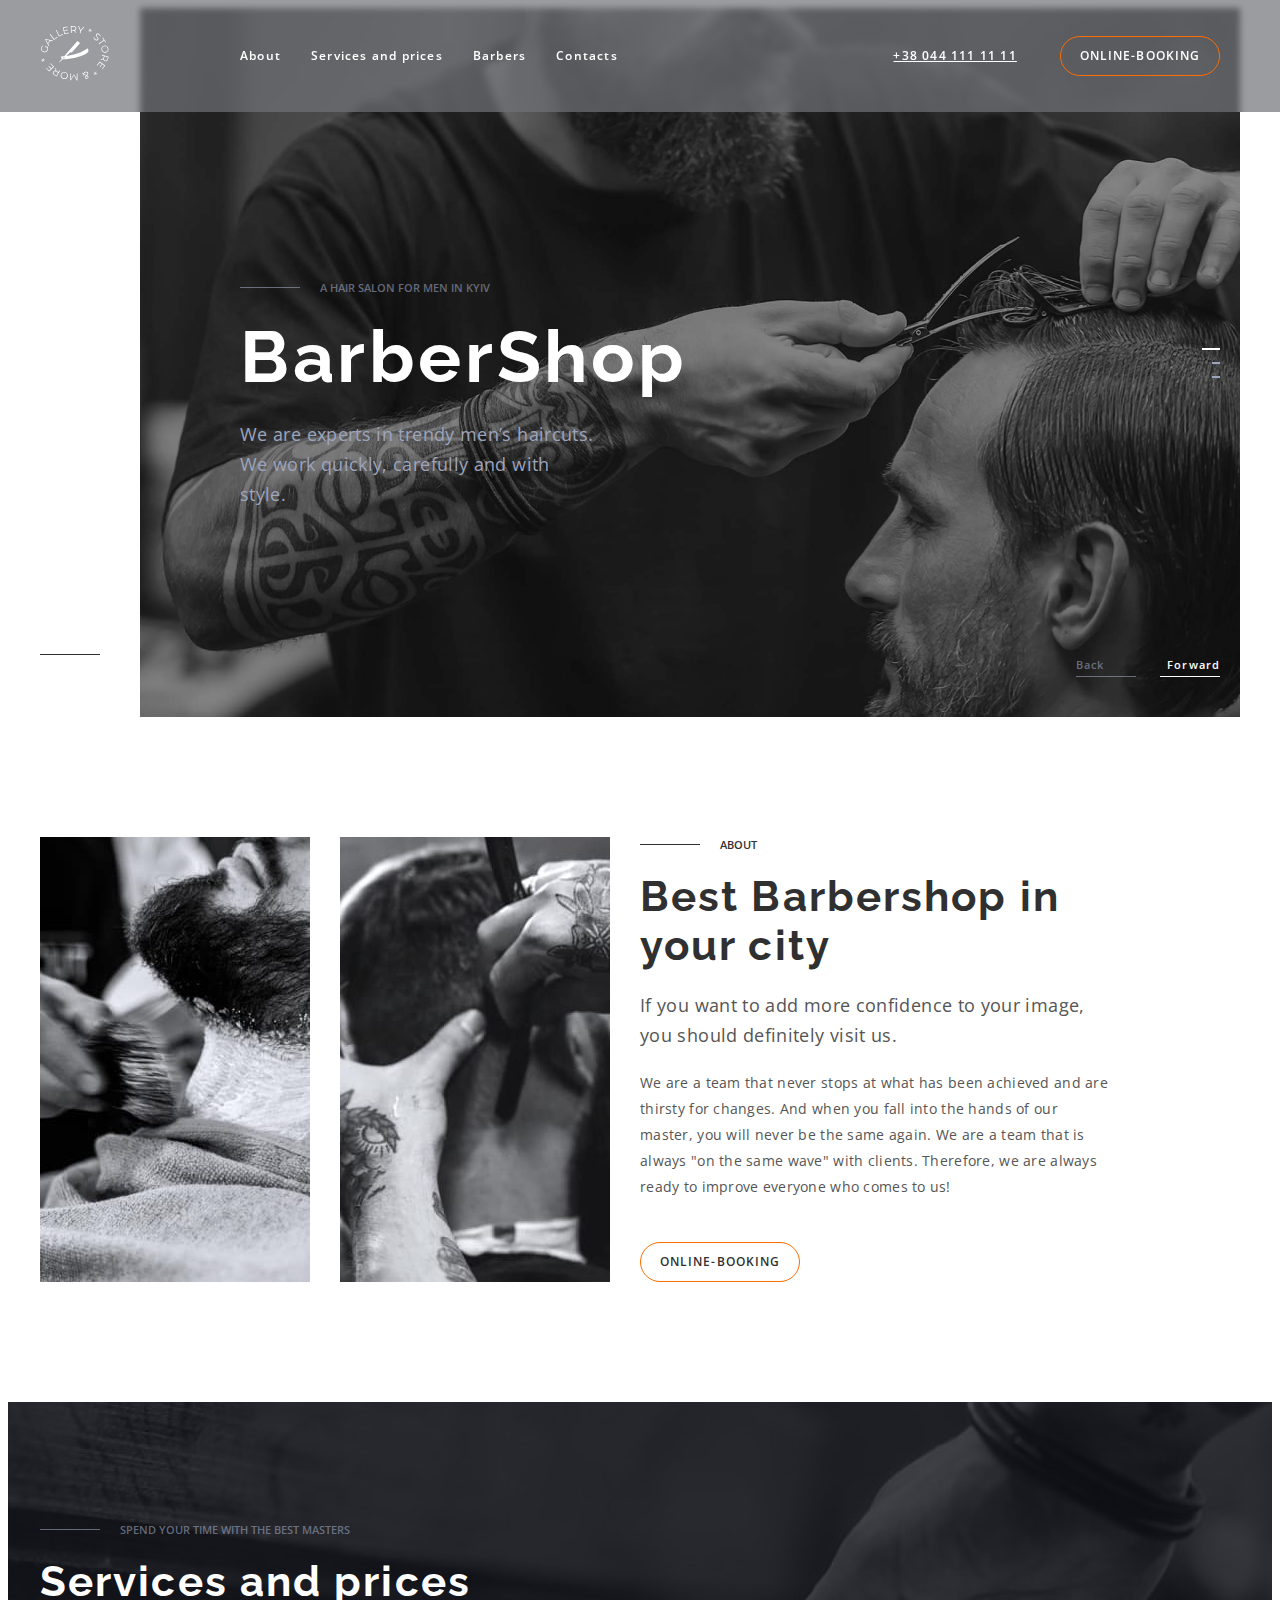
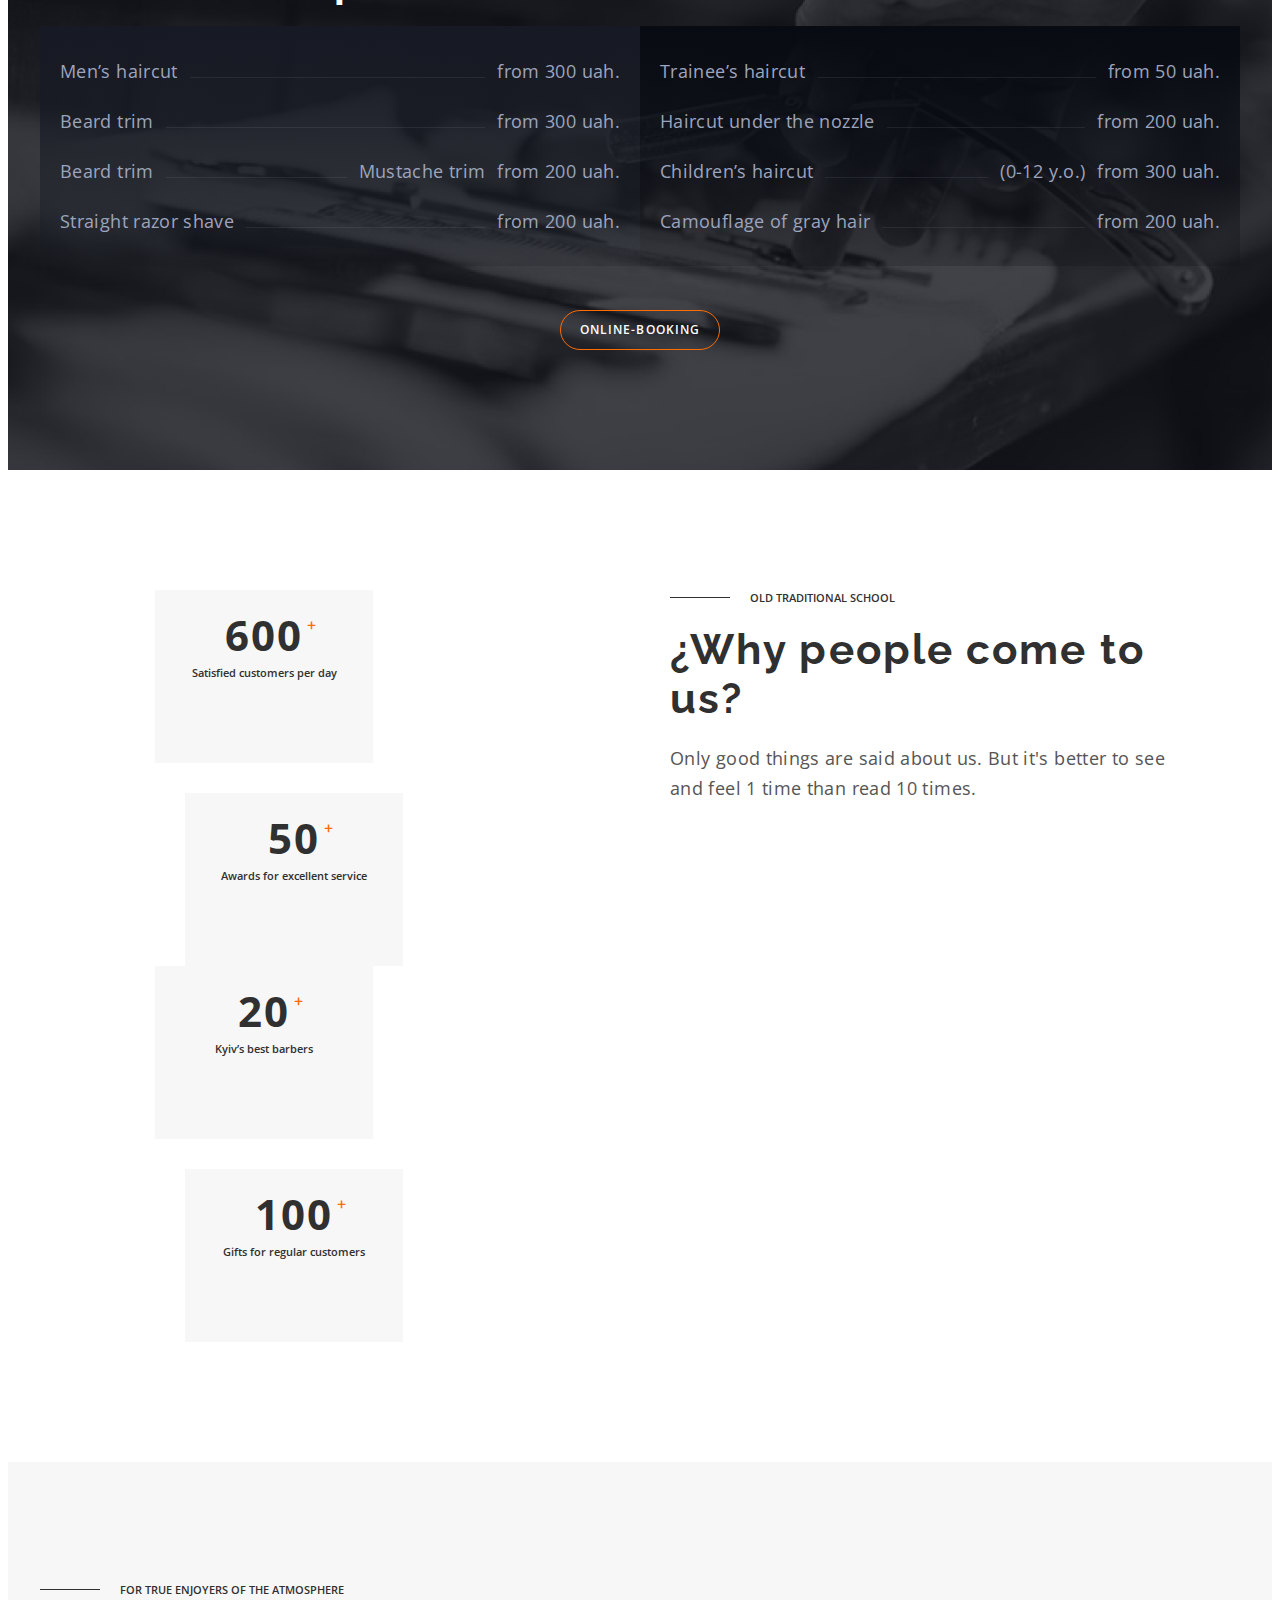
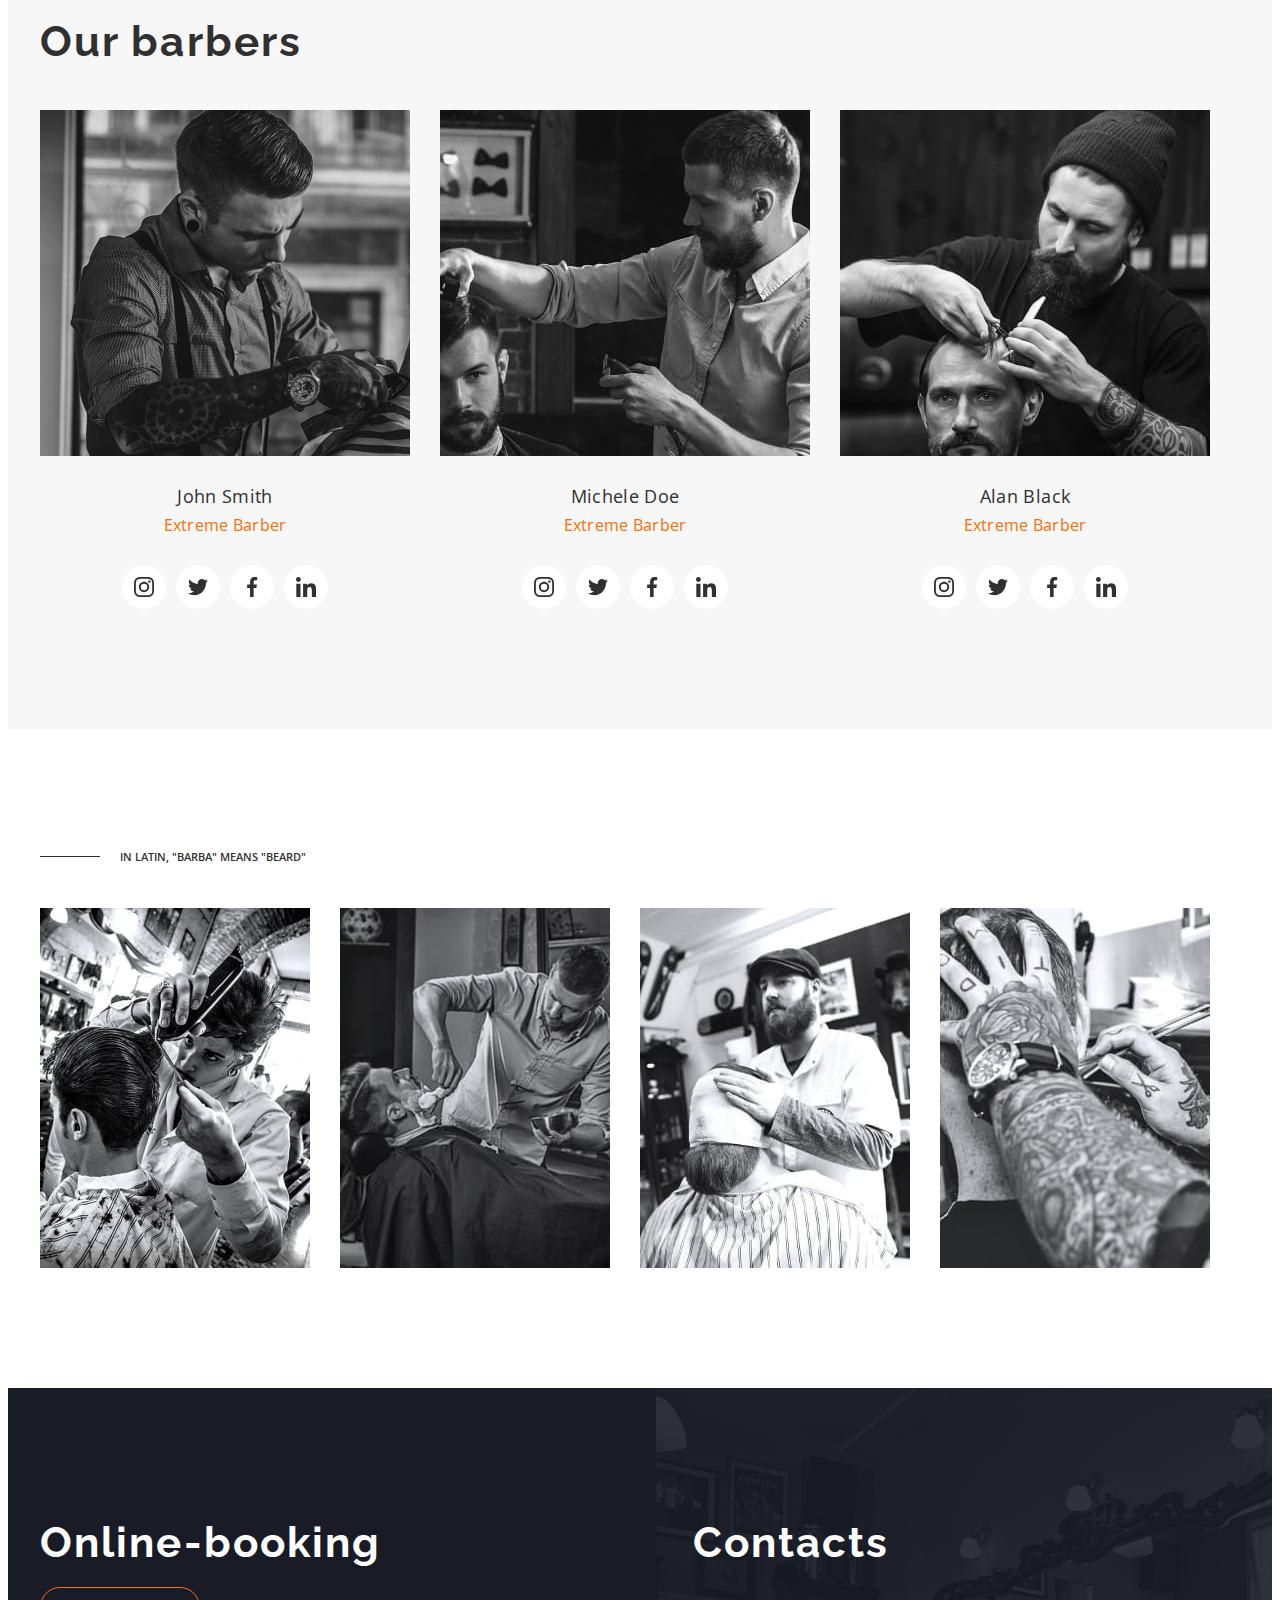
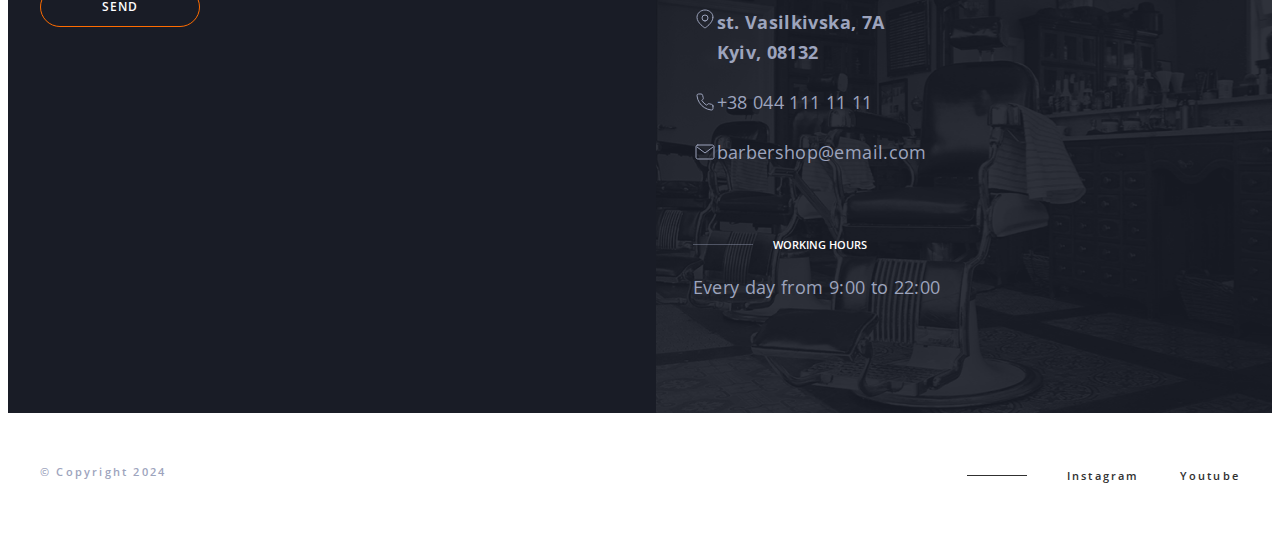
==== commit b5d1d046: "positions elements on the page" ====
--- a/index.html
+++ b/index.html
@@ -28,7 +28,7 @@
 
   <body>
     <!---------------- heder ---------------->
-    <header class="header">
+    <header class="header no-transparency" data-header>
       <div class="container">
         <a href="./index.html" class="logo">
           <svg class="logo-svg" width="69" height="55">
@@ -55,33 +55,56 @@
     <main>
       <!-------------- hero --------------->
       <section class="hero">
-        <div class="container">
-          <ul class="list social-list">
-            <li>
-              <a
-                href="https://www.instagram.com/"
-                class="social-link link"
-                target="_blank"
-                rel="noopener noreferrer nofollow"
-                >Instagram</a
-              >
-            </li>
-            <li>
-              <a
-                href="https://www.youtube.com"
-                class="social-link link"
-                target="_blank"
-                rel="noopener noreferrer nofollow"
-                >Youtube</a
-              >
-            </li>
-          </ul>
-          <p class="upertitle phrases-opaciti">A hair salon for men in Kyiv</p>
-          <h1 class="section-title hero-title">BarberShop</h1>
-          <p class="hero-phrases">
-            We are experts in trendy men’s haircuts. We work quickly, carefully
-            and with style.
-          </p>
+        <div class="hero-container container">
+          <div class="hero-left-side">
+            <ul class="list social-list">
+              <li>
+                <a
+                  href="https://www.instagram.com/"
+                  class="social-link link"
+                  target="_blank"
+                  rel="noopener noreferrer nofollow"
+                  >Instagram</a
+                >
+              </li>
+              <li>
+                <a
+                  href="https://www.youtube.com"
+                  class="social-link link"
+                  target="_blank"
+                  rel="noopener noreferrer nofollow"
+                  >Youtube</a
+                >
+              </li>
+            </ul>
+          </div>
+          <div class="hero-right-side">
+            <p class="upertitle phrases-opaciti">
+              A hair salon for men in Kyiv
+            </p>
+            <h1 class="section-title hero-title">BarberShop</h1>
+            <p class="hero-phrases">
+              We are experts in trendy men’s haircuts. We work quickly,
+              carefully and with style.
+            </p>
+            <ul class="slider-pagination list">
+              <li class="slider-pagination-item activ"></li>
+              <li class="slider-pagination-item"></li>
+              <li class="slider-pagination-item"></li>
+            </ul>
+            <ul class="slider-list list">
+              <li class="slider-item">
+                <button class="slider-button prev" disabled type="button">
+                  Back
+                </button>
+              </li>
+              <li class="slider-item">
+                <button class="slider-button next" type="button">
+                  Forward
+                </button>
+              </li>
+            </ul>
+          </div>
         </div>
       </section>
 
@@ -180,24 +203,32 @@
       <!--------- preference ------------>
       <section class="preferense section">
         <div class="container preferense-container">
-          <ul class="preferens-list list">
-            <li class="preferens-item">
-              <span class="preferense-span">600</span>
-              <p class="preferense-description">Satisfied customers per day</p>
-            </li>
-            <li class="preferens-item">
-              <span class="preferense-span">50</span>
-              <p class="preferense-description">Awards for excellent service</p>
-            </li>
-            <li class="preferens-item">
-              <span class="preferense-span">20</span>
-              <p class="preferense-description">Kyiv’s best barbers</p>
-            </li>
-            <li class="preferens-item">
-              <span class="preferense-span">100</span>
-              <p class="preferense-description">Gifts for regular customers</p>
-            </li>
-          </ul>
+          <div class="preferense-left-wrap">
+            <ul class="preferens-list list">
+              <li class="preferens-item">
+                <span class="preferense-span">600</span>
+                <p class="preferense-description">
+                  Satisfied customers per day
+                </p>
+              </li>
+              <li class="preferens-item">
+                <span class="preferense-span">50</span>
+                <p class="preferense-description">
+                  Awards for excellent service
+                </p>
+              </li>
+              <li class="preferens-item">
+                <span class="preferense-span">20</span>
+                <p class="preferense-description">Kyiv’s best barbers</p>
+              </li>
+              <li class="preferens-item">
+                <span class="preferense-span">100</span>
+                <p class="preferense-description">
+                  Gifts for regular customers
+                </p>
+              </li>
+            </ul>
+          </div>
           <div class="preferense-right-wrap">
             <p class="upertitle">Old traditional school</p>
             <h2 class="section-title">¿Why people come to us?</h2>
@@ -513,5 +544,7 @@
         </li>
       </ul>
     </footer>
+
+    <script src="./js/header-scroll.js"></script>
   </body>
 </html>
--- a/css/styles.css
+++ b/css/styles.css
@@ -7,6 +7,11 @@
 
   /* background-color */
   --primari-background-color: #ffffff;
+
+  /* other */
+  --btn-radius: 25px;
+  --heder-idx: 10;
+  --modal-idx: 100;
 }
 
 body {
@@ -69,8 +74,8 @@
   padding: 0 15px;
   margin: 0 auto;
 
-  outline: 2px solid #ff6c00;
-  outline-offset: -2px;
+  /* outline: 2px solid #ff6c00;
+  outline-offset: -2px; */
 }
 
 /* ===== button ===== */
@@ -152,7 +157,16 @@
 } */
 /*---------- heder ----------*/
 .header {
-  background-color: darkgrey;
+  position: fixed;
+  top: 0;
+  left: 0;
+  width: 100%;
+  z-index: var(--heder-idx);
+}
+
+.header.no-transparency {
+  background-color: rgba(112, 114, 118, 0.7);
+  backdrop-filter: blur(3px);
 }
 
 .header > .container {
@@ -166,6 +180,10 @@
 
 .logo-svg {
   fill: var(--primary-text-color);
+}
+
+.header.no-transparency .logo-svg {
+  fill: #ffffff;
 }
 
 .header-nav {
@@ -187,6 +205,7 @@
   display: flex;
   align-items: center;
   gap: 43px;
+  padding-right: 20px;
 }
 
 .header .link {
@@ -216,18 +235,33 @@
   color: var(--accent-color);
 }
 
-/* ----------- hero ------------ */
-.hero {
-}
-
-.hero .container {
-  /* max-width: 1070px; */
-  padding: 172px 526px 208px 100px;
+/* ============================= 
+hero
+================================*/
+.hero-container {
+  display: flex;
+}
+
+.hero-left-side {
+  position: relative;
+  display: flex;
+  align-items: flex-end;
+  width: 100px;
+}
+
+.hero-right-side {
+  position: relative;
+
+  flex-grow: 1;
+  padding-top: 272px;
+  padding-bottom: 208px;
+  padding-left: 100px;
+
   background-color: rgba(25, 28, 38, 0.2);
   background-image: url(../images/slider-bg-hero/bg-image-1.png);
   background-repeat: no-repeat;
-  background-size: contain;
-  background-position: top right;
+  background-size: cover;
+  background-position: center;
 }
 
 .social-list {
@@ -247,23 +281,10 @@
   letter-spacing: 2.2px;
 }
 
-.footer .link {
-  color: currentColor;
-}
-
 .social-link:hover,
 .social-link:focus {
   color: var(--accent-color);
 }
-
-/* .footer .link:not(:last-child) {
-  margin-right: 40px;
-} */
-
-/* .social-link .link:hover,
-.social-link .link:focus {
-  color: var(--accent-color);
-} */
 
 .phrases-opaciti {
   color: rgba(157, 164, 189, 0.6);
@@ -286,6 +307,69 @@
   line-height: calc(30 / 18);
   letter-spacing: 0.36px;
   color: var(--text-on-dark);
+}
+
+.slider-pagination {
+  position: absolute;
+  top: calc(50% - 15px);
+  right: 20px;
+}
+
+.slider-pagination-item {
+  margin-left: auto;
+  width: 8px;
+  height: 2px;
+  background-color: #9da4bd;
+}
+
+.slider-pagination-item:not(:last-child) {
+  margin-bottom: 12px;
+}
+
+.slider-pagination-item.activ {
+  width: 18px;
+  background-color: #fff;
+}
+
+.slider-list {
+  position: absolute;
+  bottom: 40px;
+  right: 20px;
+
+  display: flex;
+  align-items: center;
+  gap: 24px;
+}
+
+.slider-button {
+  width: 60px;
+  height: 24px;
+  padding: 0;
+
+  color: #fff;
+
+  font-family: "Open Sans";
+  font-size: 11px;
+  font-weight: 600;
+  line-height: normal;
+  letter-spacing: 1.1px;
+
+  background-color: transparent;
+  border: none;
+  border-bottom: 1px solid #fff;
+}
+
+.slider-button.prev {
+  text-align: left;
+}
+
+.slider-button.next {
+  text-align: right;
+}
+
+.slider-button[disabled] {
+  color: rgba(157, 164, 189, 0.6);
+  border-color: rgba(157, 164, 189, 0.6);
 }
 
 /* ---------- best barbershop ---------*/
@@ -407,37 +491,69 @@
 /* -------- preferense ---------- */
 .preferense-container {
   display: flex;
+  gap: 30px;
 }
 
 .preferens-list {
-  row-gap: 30px;
-  column-gap: 35px;
+  width: 370px;
+  margin: 0 auto;
 
   display: flex;
   flex-wrap: wrap;
+  align-items: flex-start;
 }
 
 .preferens-item {
+  width: 170px;
+  min-height: 133px;
   background-color: rgba(247, 247, 247, 1);
+
   display: block;
   text-align: center;
   padding: 20px 24px;
-  width: 170px;
-  height: 133px;
+}
+
+.preferens-item:nth-child(2n) {
+  margin-top: 30px;
+  margin-left: 30px;
+}
+
+.preferense-left-wrap {
+  width: 50%;
 }
 
 .preferense-right-wrap {
-  width: 431px;
+  width: 500px;
 }
 
 .preferense-span {
+  display: inline-block;
   margin-bottom: 6px;
+
+  position: relative;
 
   color: var(--primary-text-color);
   font-size: 42px;
   font-weight: 700;
   line-height: 1.2;
   letter-spacing: 2.1px;
+}
+
+.preferense-span::after {
+  content: "+";
+
+  position: absolute;
+  top: 4px;
+  right: -15px;
+
+  color: #ff6c00;
+
+  text-align: center;
+  font-family: "Open Sans";
+  font-size: 16px;
+  font-style: normal;
+  font-weight: 600;
+  line-height: normal;
 }
 
 .preferense-description {
@@ -637,6 +753,10 @@
   margin-right: auto;
 }
 
+.footer .link {
+  color: currentColor;
+}
+
 /* .footer .link:hover,
 .footer .link:focus {
   color: var(--accent-color);
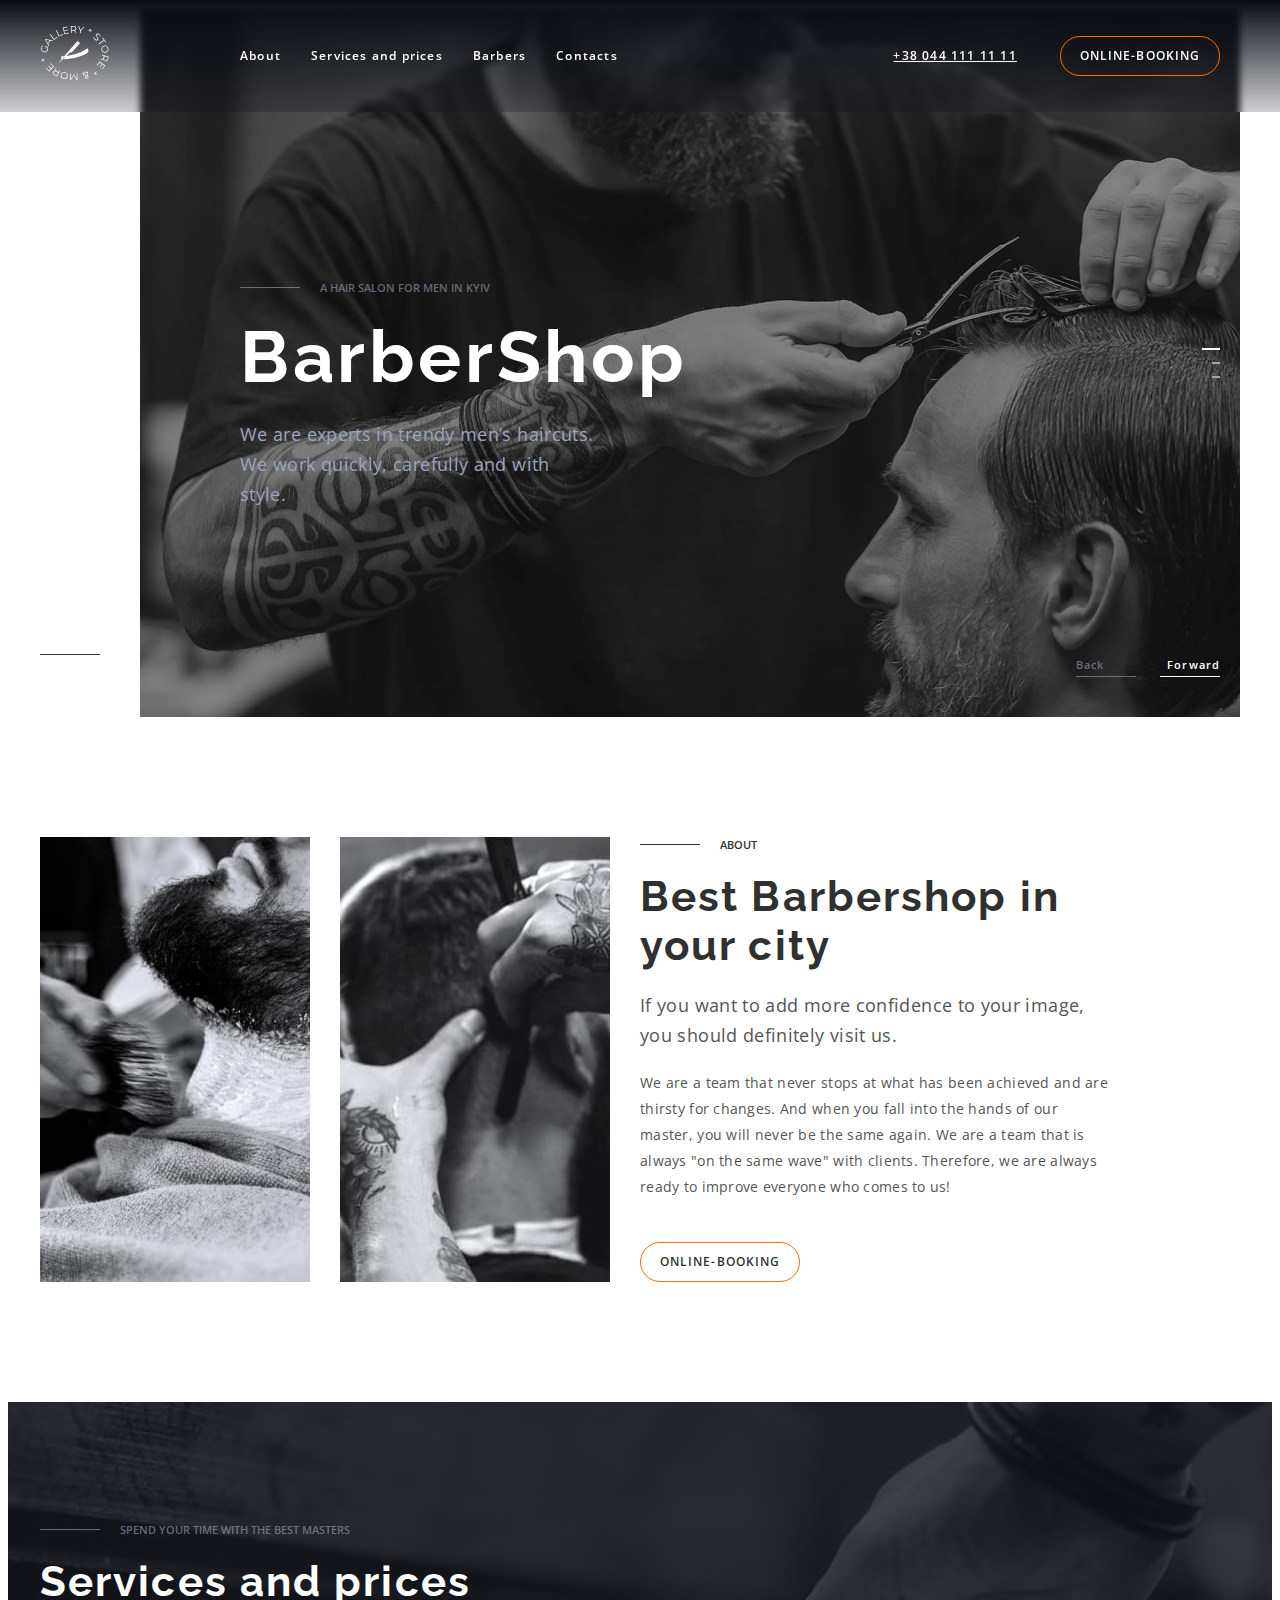
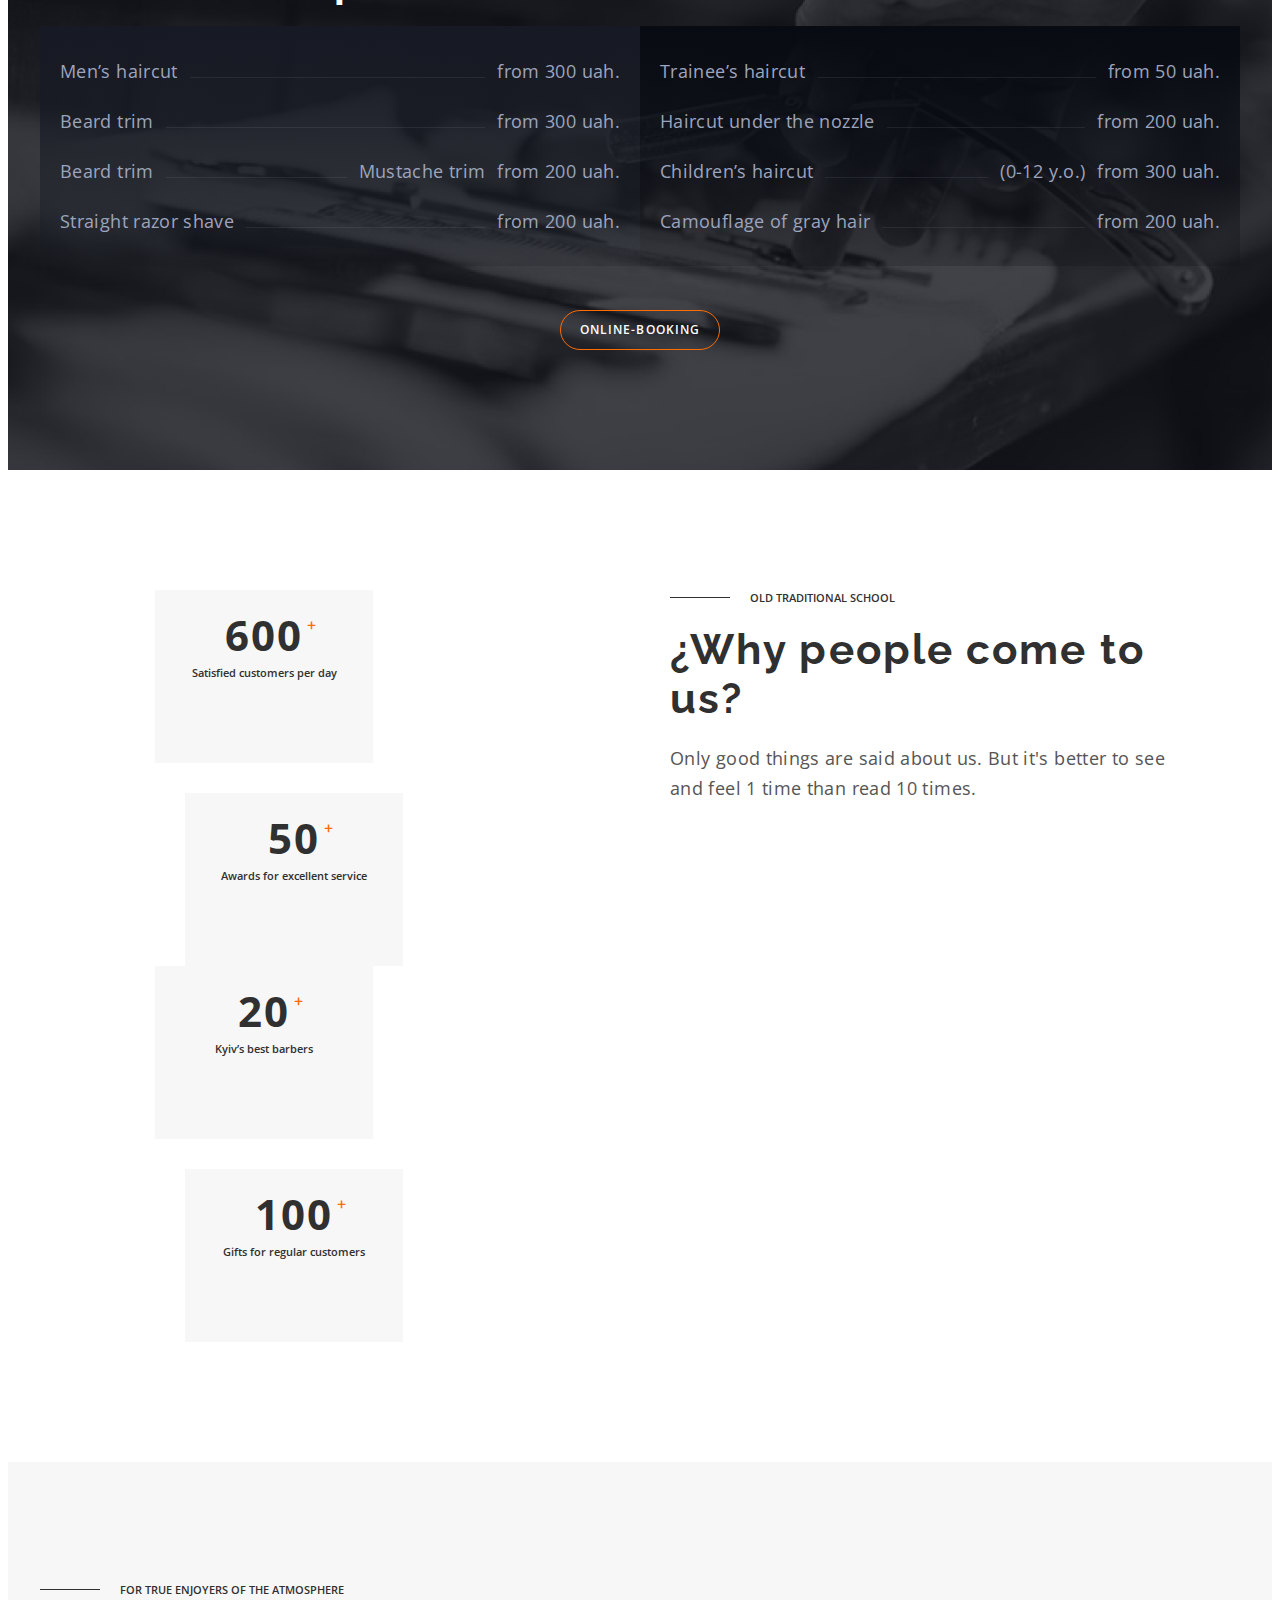
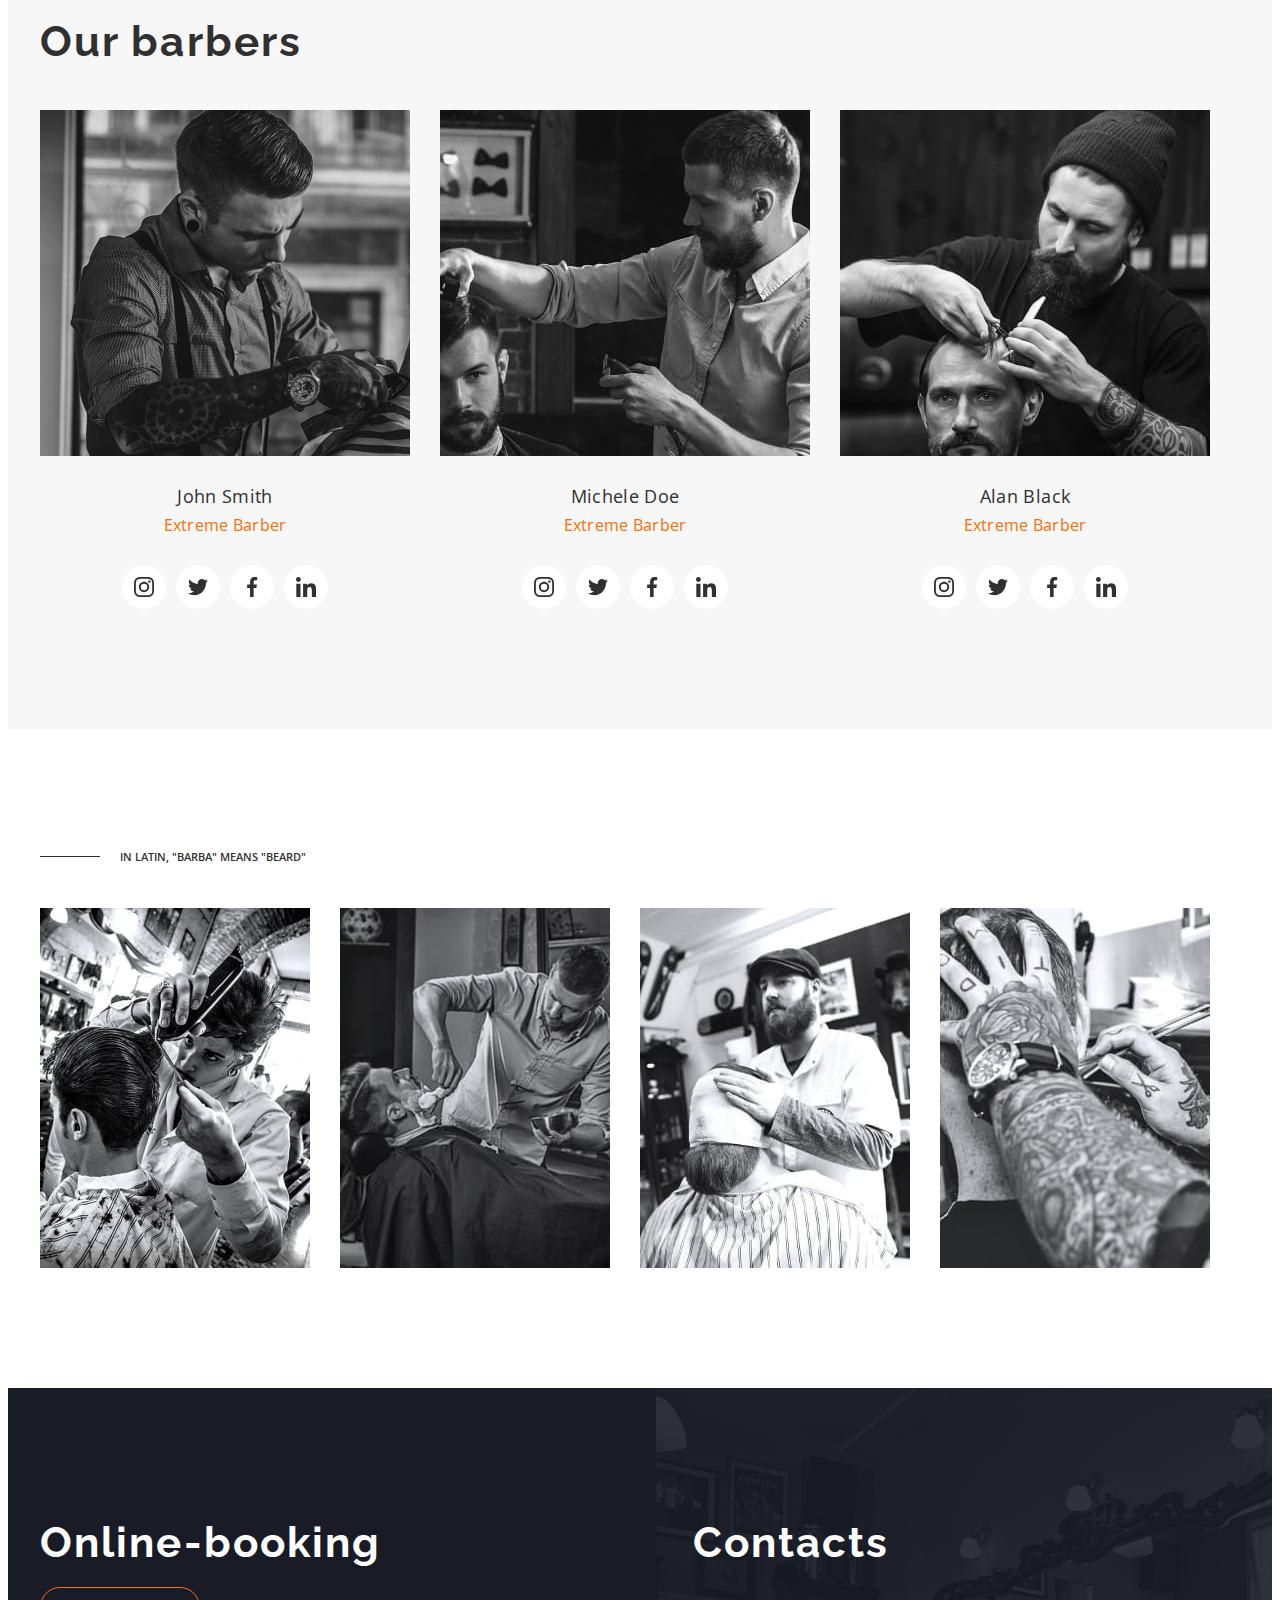
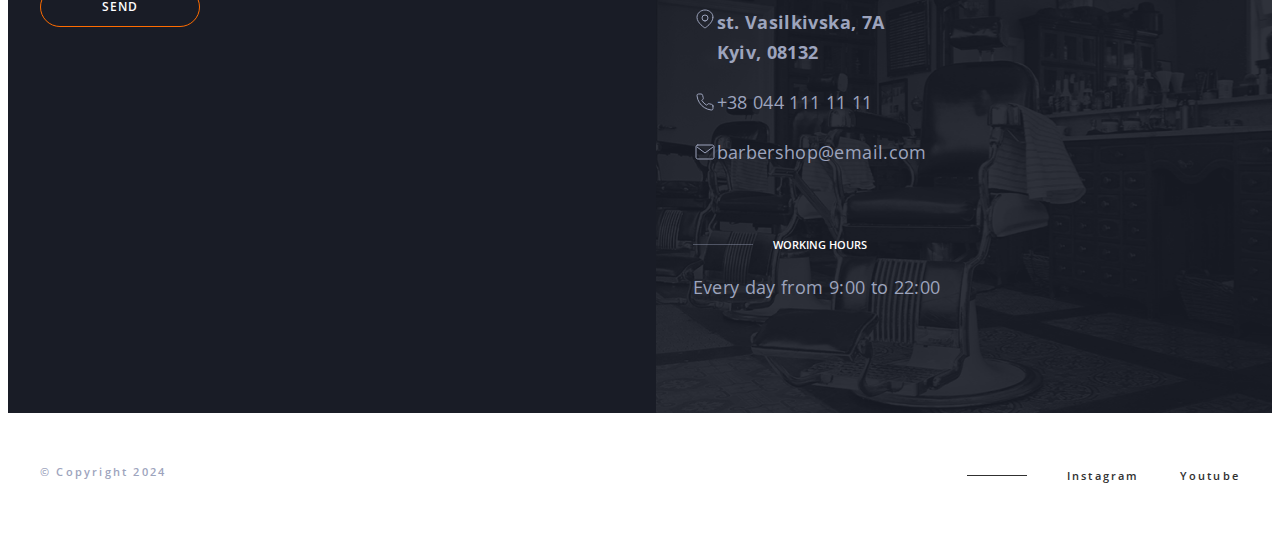
==== commit 8bec3e93: "adds a modal window opening script" ====
--- a/index.html
+++ b/index.html
@@ -28,24 +28,26 @@
 
   <body>
     <!---------------- heder ---------------->
-    <header class="header no-transparency" data-header>
+    <header class="header no-transparency" id="header" data-header>
       <div class="container">
-        <a href="./index.html" class="logo">
+        <a href="#header" class="logo">
           <svg class="logo-svg" width="69" height="55">
             <use href="./images/icons.svg#icon-logo"></use>
           </svg>
         </a>
         <nav class="header-nav">
           <ul class="header-list list">
-            <li><a href="" class="link">About</a></li>
-            <li><a href="" class="link">Services and prices</a></li>
-            <li><a href="" class="link">Barbers</a></li>
-            <li><a href="" class="link">Contacts</a></li>
+            <li><a href="#about" class="link">About</a></li>
+            <li><a href="#servises" class="link">Services and prices</a></li>
+            <li><a href="#barbers" class="link">Barbers</a></li>
+            <li><a href="#contacts" class="link">Contacts</a></li>
           </ul>
         </nav>
         <div class="header-contact-wrap">
           <a href="tel:+380441111111" class="tel">+38 044 111 11 11</a>
-          <button type="button" class="button primary">Online-booking</button>
+          <button type="button" class="button primary" data-modal-open>
+            Online-booking
+          </button>
         </div>
       </div>
     </header>
@@ -109,7 +111,7 @@
       </section>
 
       <!---------- best barbershop ---------->
-      <section class="section about">
+      <section class="section about" id="about">
         <div class="about-container container">
           <ul class="about-list list">
             <li class="about-item">
@@ -152,7 +154,7 @@
       </section>
 
       <!---------- services and prices ----------->
-      <section class="section servis">
+      <section class="section servis" id="servises">
         <div class="container">
           <p class="upertitle phrases-opaciti">
             Spend your time with the best masters
@@ -241,7 +243,7 @@
       </section>
 
       <!-- team -->
-      <section class="section team">
+      <section class="section team" id="barbers">
         <div class="container">
           <p class="upertitle">For true enjoyers of the atmosphere</p>
           <h2 class="section-title team-title">Our barbers</h2>
@@ -482,7 +484,7 @@
       </section>
 
       <!-- online booking and contacts-->
-      <div class="container-group">
+      <div class="container-group" id="contacts">
         <div class="container contacts-container">
           <section class="booking section">
             <h2 class="section-title booking-title">Online-booking</h2>
@@ -545,6 +547,18 @@
       </ul>
     </footer>
 
+    <!-- modal -->
+    <div class="backdrop is-hidden" data-modal>
+      <div class="modal">
+        <button type="button" class="modal-button" data-modal-close>
+          <svg class="modal-svg" width="20" height="20">
+            <use href="./images/icons.svg#icon-modal-btn"></use>
+          </svg>
+        </button>
+      </div>
+    </div>
+
     <script src="./js/header-scroll.js"></script>
+    <script src="./js/modal.js"></script>
   </body>
 </html>
--- a/css/styles.css
+++ b/css/styles.css
@@ -12,6 +12,14 @@
   --btn-radius: 25px;
   --heder-idx: 10;
   --modal-idx: 100;
+  --transition-interactive-elements: 250ms cubic-bezier(0.4, 0, 0.2, 1);
+  --transition-slow: 500ms cubic-bezier(0.4, 0, 0.2, 1);
+}
+
+/* BASE STYLES */
+
+html {
+  scroll-behavior: smooth;
 }
 
 body {
@@ -41,6 +49,12 @@
 .link {
   text-decoration: none;
   color: inherit;
+
+  transition: color var(--transition-interactive-elements);
+
+  /* transition-property: color;
+  transition-duration: 250ms;
+  transition-timing-function: linear; */
 }
 
 img {
@@ -68,7 +82,6 @@
 }
 
 .container {
-  /* width: 1170px; */
   width: 1200px;
 
   padding: 0 15px;
@@ -98,6 +111,12 @@
   border-radius: 25px;
   padding: 11px 19px;
   cursor: pointer;
+
+  transition: background-color var(--transition-interactive-elements);
+
+  /* transition-property: background-color;
+  transition-duration: 250ms;
+  transition-timing-function: linear; */
 }
 
 .button.primary {
@@ -152,9 +171,6 @@
   background-color: var(--primary-text-color);
 }
 
-/* .upertitle::before {
-  margin-right: 20px;
-} */
 /*---------- heder ----------*/
 .header {
   position: fixed;
@@ -162,10 +178,16 @@
   left: 0;
   width: 100%;
   z-index: var(--heder-idx);
+  transition: background-color var(--transition-slow);
 }
 
 .header.no-transparency {
-  background-color: rgba(112, 114, 118, 0.7);
+  background-image: linear-gradient(
+    to bottom,
+    #090b13 0%,
+    rgba(9, 11, 19, 0.2) 100%
+  );
+  /* background-color: rgba(112, 114, 118, 0.7); */
   backdrop-filter: blur(3px);
 }
 
@@ -176,6 +198,11 @@
 
 .logo {
   margin-right: 131px;
+  animation: scaleLogo 3000ms linear infinite;
+  /* animation-name: scalelogo;
+  animation-duration: 3000ms;
+  animation-timing-function: linear;
+  animation-iteration-count: infinite; */
 }
 
 .logo-svg {
@@ -209,6 +236,7 @@
 }
 
 .header .link {
+  position: relative;
   color: var(--white-text-color);
   font-size: 12px;
   font-weight: 600;
@@ -221,13 +249,37 @@
   color: var(--accent-color);
 }
 
+.header .link::after {
+  content: "";
+  width: 97%;
+  height: 4px;
+  border-radius: 2px;
+
+  background-color: var(--accent-color);
+  position: absolute;
+  bottom: 30px;
+  left: 50%;
+  transform: translateX(-50%) scale(0.2);
+  opacity: 0;
+
+  transition: transform 250ms, opasity 250ms;
+}
+
+.header .link:hover::after {
+  transform: translateX(-50%) scale(1);
+  opacity: 1;
+}
+
 .tel {
+  padding: 49px 0;
   color: var(--white-text-color);
   font-size: 12px;
   font-weight: 600;
   line-height: 1.2;
   letter-spacing: 1.2px;
   text-transform: uppercase;
+
+  transition: color var(--transition-interactive-elements);
 }
 
 .tel:hover,
@@ -235,9 +287,9 @@
   color: var(--accent-color);
 }
 
-/* ============================= 
+/* ================ 
 hero
-================================*/
+===================*/
 .hero-container {
   display: flex;
 }
@@ -311,8 +363,9 @@
 
 .slider-pagination {
   position: absolute;
-  top: calc(50% - 15px);
+  top: 50%;
   right: 20px;
+  transform: translateY(-50%);
 }
 
 .slider-pagination-item {
@@ -373,9 +426,6 @@
 }
 
 /* ---------- best barbershop ---------*/
-/* .about {
-  background-color: var(--primari-background-color);
-} */
 .about-container {
   display: flex;
 }
@@ -607,11 +657,20 @@
   border-radius: 50%;
   background-color: #fff;
   color: var(--primary-text-color);
+
+  transition-property: color;
+  transition-duration: 250ms;
+  transition-timing-function: cubic-bezier(0.075, 0.82, 0.165, 1);
+
+  transition-property: transform;
+  transition-duration: 1000ms;
+  transition-timing-function: cubic-bezier(0.075, 0.82, 0.165, 1);
 }
 
 .icon-link:hover,
 .icon-link:focus {
   color: var(--accent-color);
+  transform: scale(1.5);
 }
 
 .social-icons {
@@ -711,16 +770,33 @@
 .contacts .adres {
   margin-bottom: 20px;
   font-weight: 700;
+
+  transition-property: transform;
+  transition-duration: 1000ms;
+  transition-timing-function: cubic-bezier(0.075, 0.82, 0.165, 1);
 }
 
 .contacts .phone {
   align-items: center;
   margin-bottom: 20px;
+
+  transition-property: transform;
+  transition-duration: 1000ms;
+  transition-timing-function: cubic-bezier(0.075, 0.82, 0.165, 1);
 }
 
 .contacts .mail {
   align-items: center;
   margin-bottom: 70px;
+
+  transition-property: transform;
+  transition-duration: 1000ms;
+  transition-timing-function: cubic-bezier(0.075, 0.82, 0.165, 1);
+}
+.contacts .mail:hover,
+.contacts .adres:hover,
+.contacts .phone:hover {
+  transform: scale(1.25);
 }
 
 .contact-phrases {
@@ -753,11 +829,83 @@
   margin-right: auto;
 }
 
-.footer .link {
-  color: currentColor;
-}
-
-/* .footer .link:hover,
-.footer .link:focus {
-  color: var(--accent-color);
-} */
+/* modal */
+.backdrop {
+  position: fixed;
+  top: 0;
+  left: 0;
+  width: 100%;
+  height: 100%;
+  z-index: var(--modal-idx);
+
+  background-image: linear-gradient(
+    to bottom,
+    #090b13 0%,
+    rgba(9, 11, 19, 0.2) 100%
+  );
+  /* background-color: rgba(112, 114, 118, 0.7); */
+  backdrop-filter: blur(3px);
+}
+
+.backdrop.is-hidden {
+  visibility: hidden;
+  opacity: 0;
+  pointer-events: none;
+}
+
+.modal {
+  position: absolute;
+  top: 50%;
+  left: 50%;
+  width: 400px;
+  min-height: 600px;
+  background-color: floralwhite;
+  transform: translate(-50%, -50%);
+}
+
+.modal-button {
+  display: inline-flex;
+  align-items: center;
+  justify-content: center;
+  position: absolute;
+  top: 20px;
+  right: 20px;
+  width: 40px;
+  height: 40px;
+  border-radius: 50%;
+  padding: 0;
+  cursor: pointer;
+}
+
+.modal-svg {
+  fill: #555555;
+}
+
+/* animation */
+@keyframes scaleLogo {
+  0% {
+    transform: scale(1);
+  }
+
+  50% {
+    transform: scale(1.25);
+  }
+
+  100% {
+    transform: scale(1);
+  }
+}
+
+@keyframes rotate {
+  0% {
+    transform: rotateZ(45deg);
+  }
+
+  50% {
+    transform: rotateZ(90deg);
+  }
+
+  100% {
+    transform: rotateZ(180deg);
+  }
+}
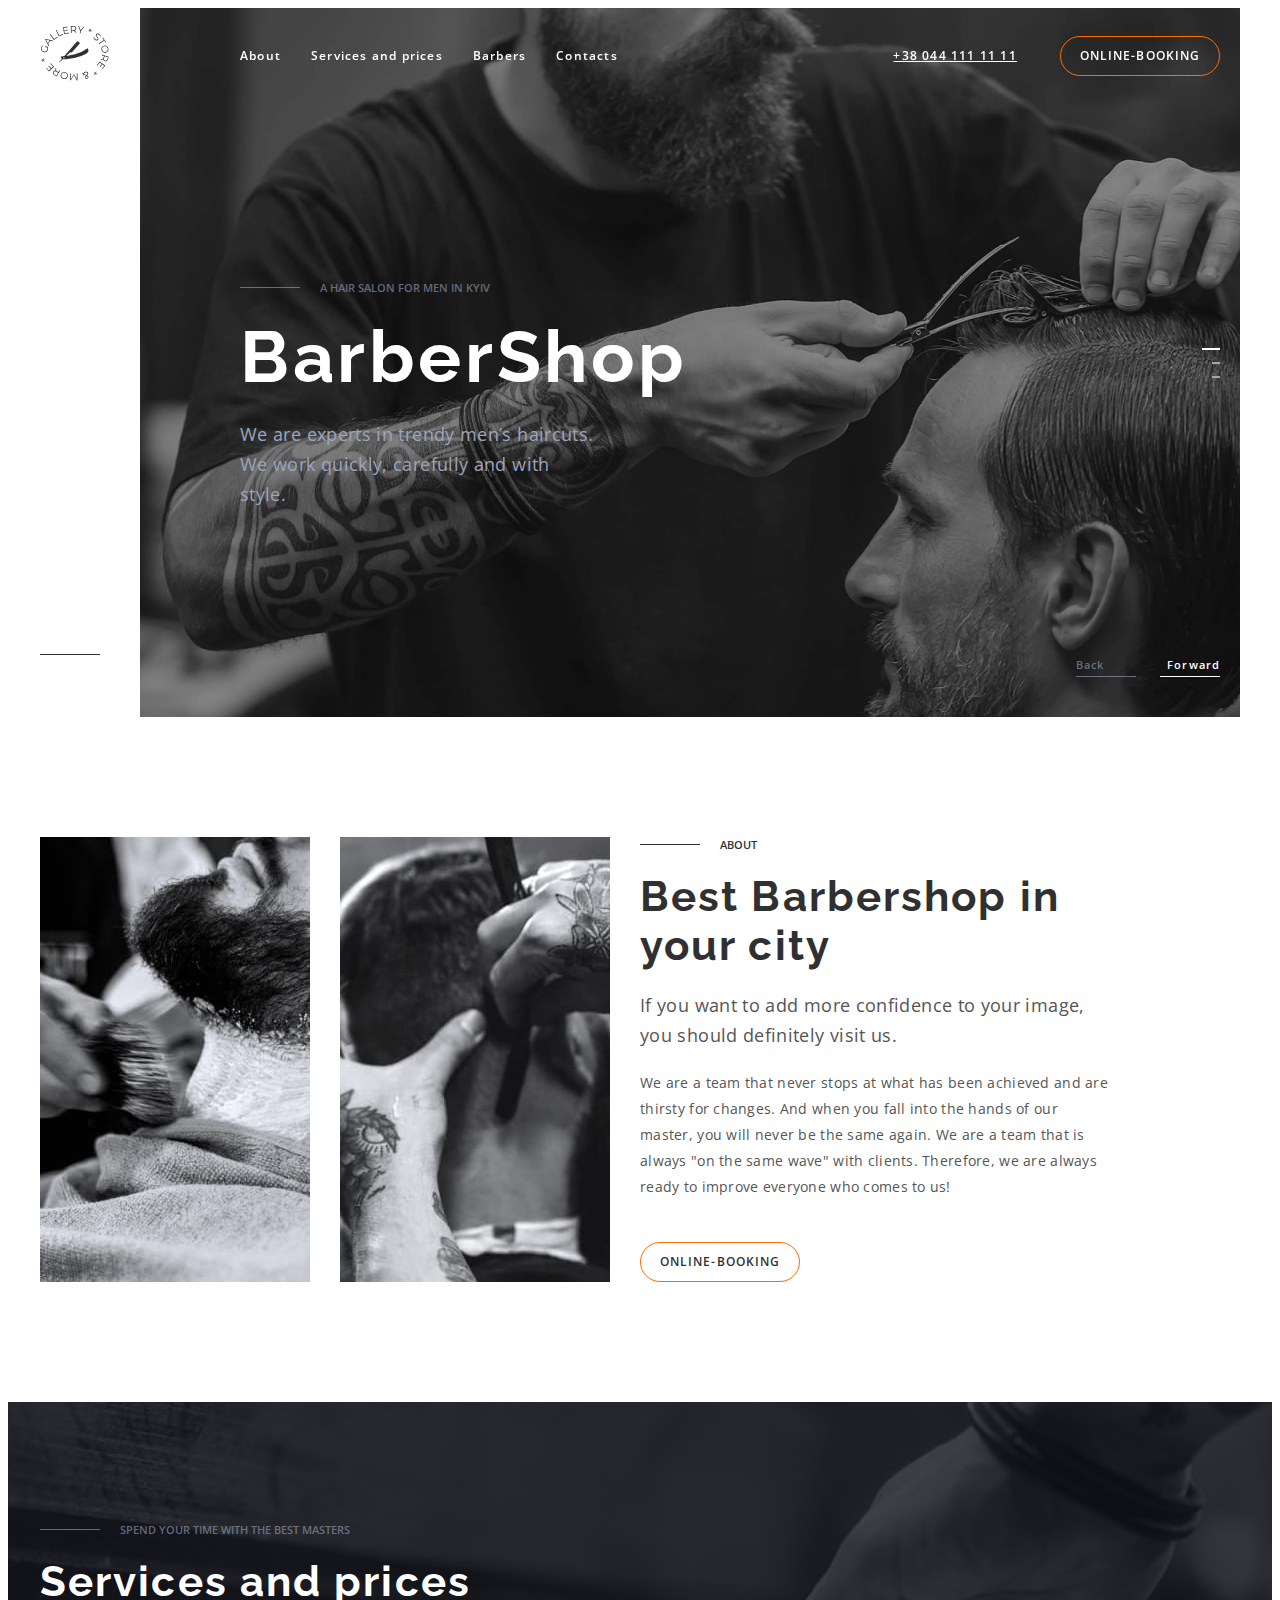
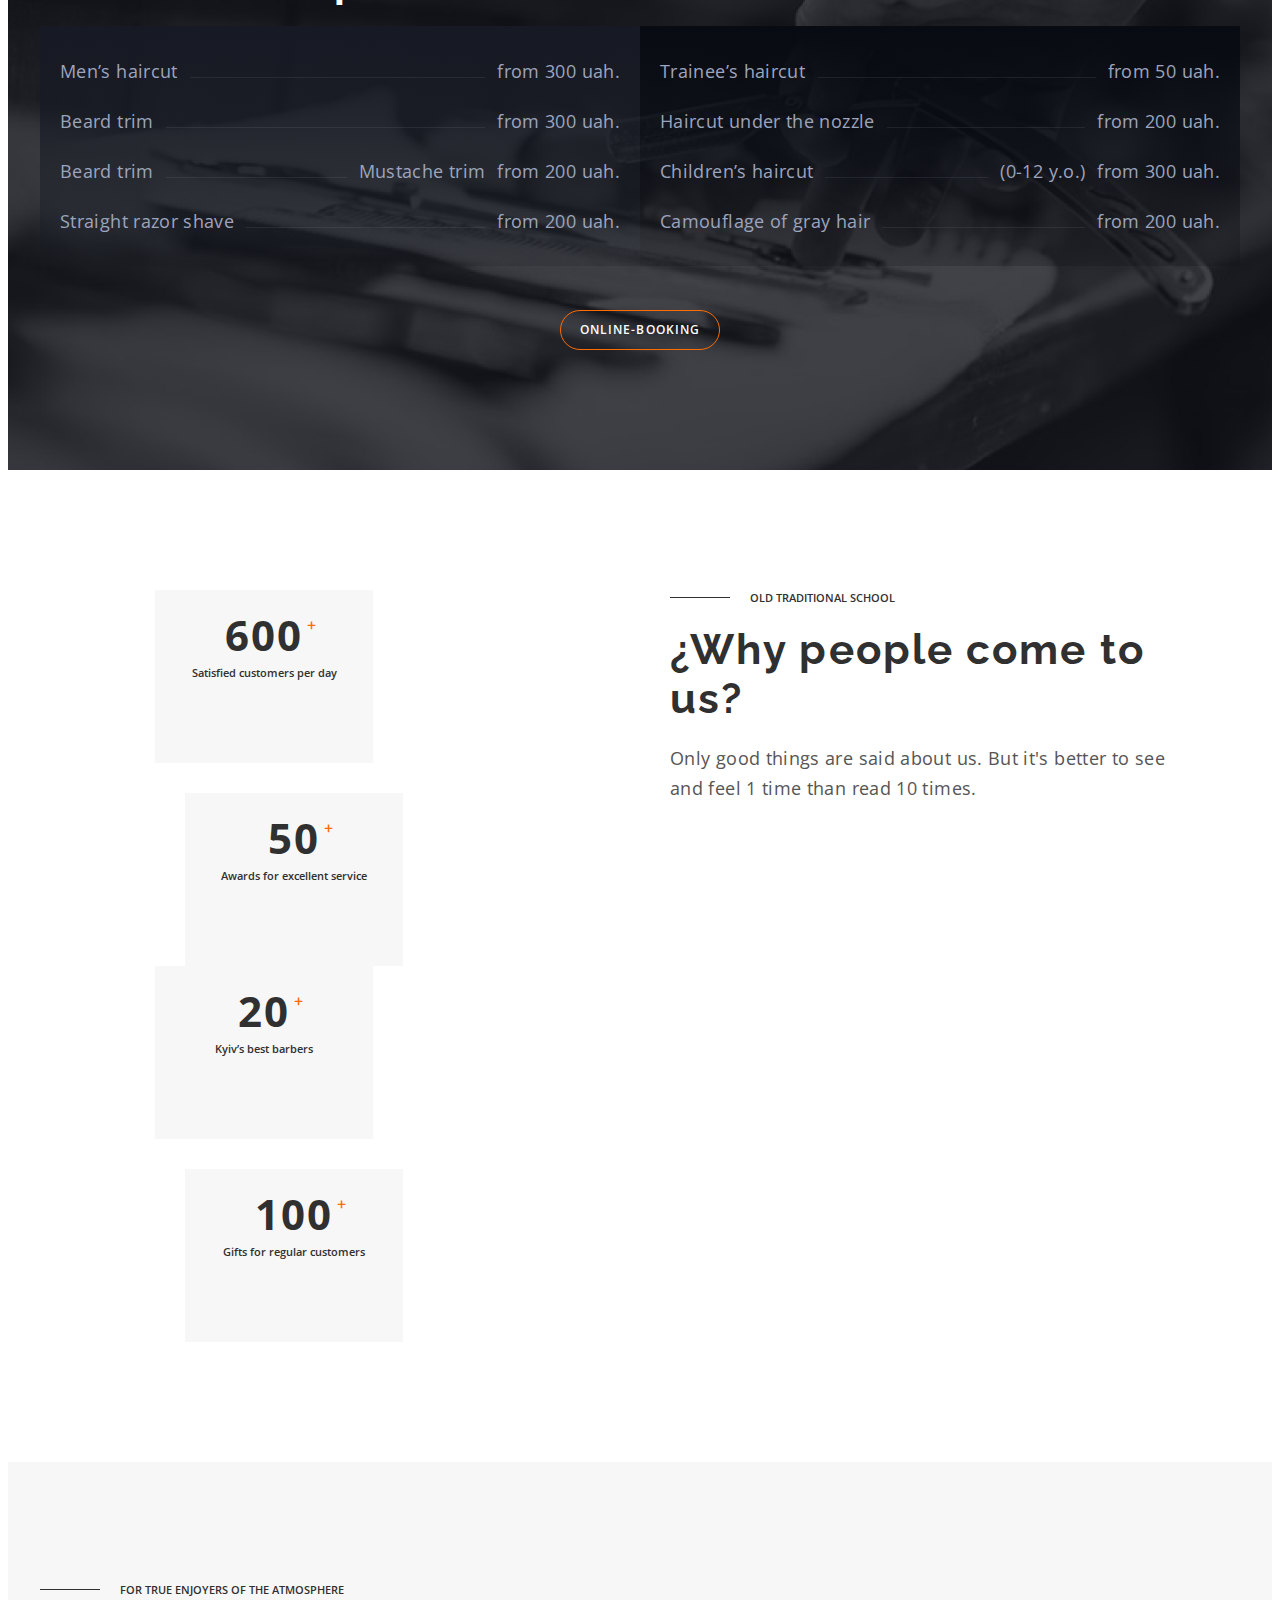
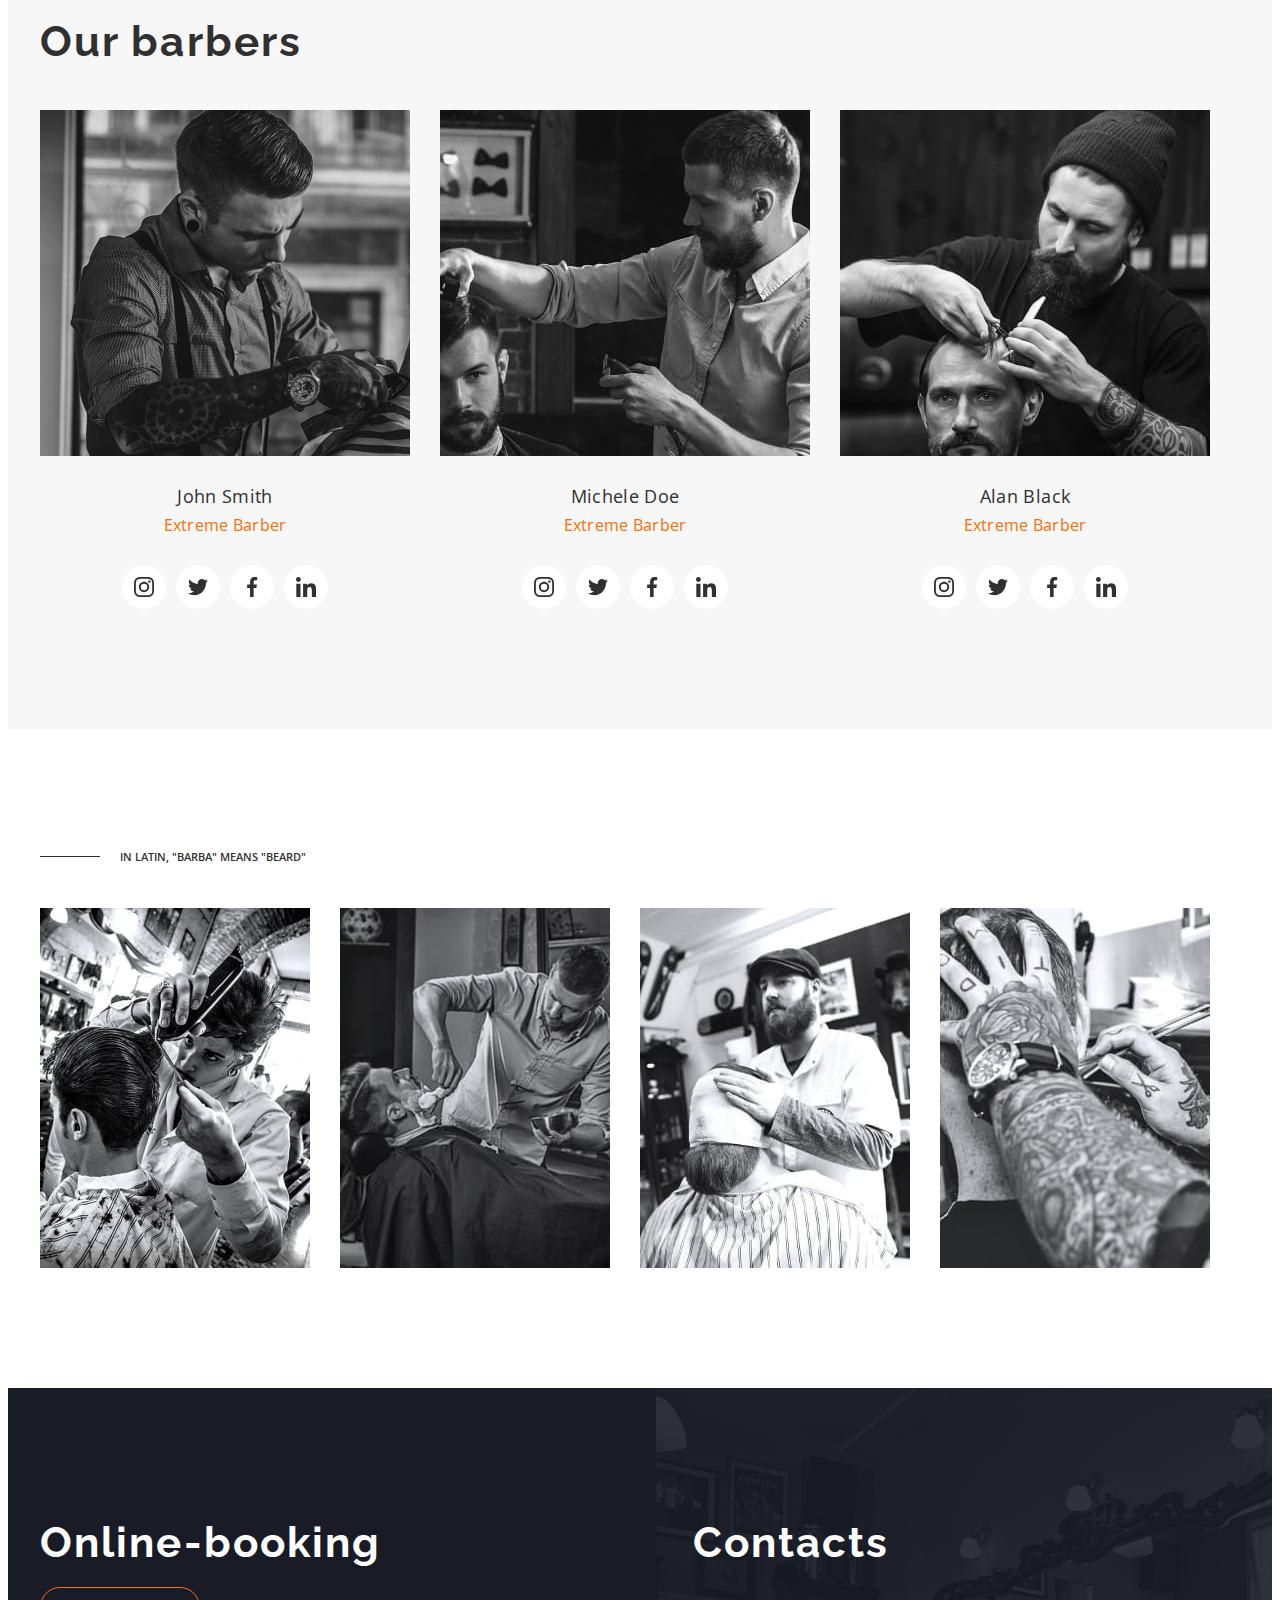
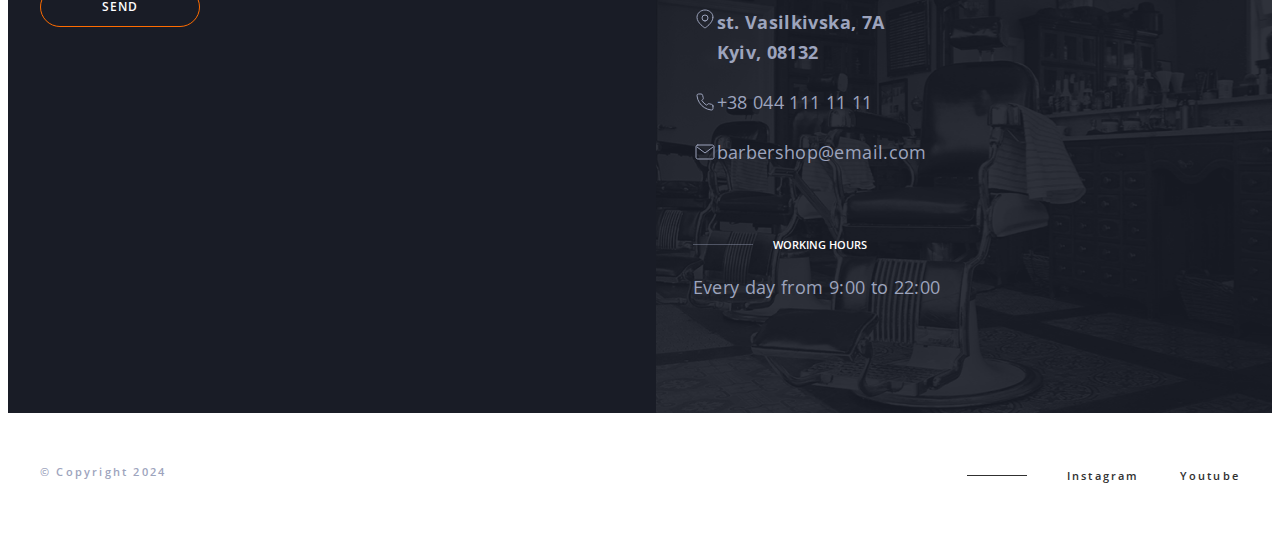
==== commit d1e4d6aa: "adds favicon, and custom comment styles" ====
--- a/index.html
+++ b/index.html
@@ -12,6 +12,29 @@
       href="https://fonts.googleapis.com/css2?family=Open+Sans:wght@400;600;700&family=Raleway:wght@700&display=swap"
       rel="stylesheet"
     />
+
+    <!-- favicon -->
+    <link rel="apple-touch-icon" sizes="180x180" href="./favicon/" />
+    <link
+      rel="icon"
+      type="image/png"
+      sizes="32x32"
+      href="./favicon//favicon-32x32.png"
+    />
+    <link
+      rel="icon"
+      type="image/png"
+      sizes="16x16"
+      href="./favicon//favicon-16x16.png"
+    />
+    <link rel="manifest" href="./favicon//site.webmanifest" />
+    <link
+      rel="mask-icon"
+      href="./favicon//safari-pinned-tab.svg"
+      color="#5bbad5"
+    />
+    <meta name="msapplication-TileColor" content="#da532c" />
+    <meta name="theme-color" content="#ffffff" />
 
     <!--============== modern normaize ==============-->
     <link
@@ -22,13 +45,13 @@
       referrerpolicy="no-referrer"
     />
 
-    <!--============ custom css style ===============-->
+    <!---------- custom css style ----------->
     <link rel="stylesheet" href="./css/styles.css" />
   </head>
 
   <body>
     <!---------------- heder ---------------->
-    <header class="header no-transparency" id="header" data-header>
+    <header class="header" data-header>
       <div class="container">
         <a href="#header" class="logo">
           <svg class="logo-svg" width="69" height="55">
@@ -52,7 +75,7 @@
       </div>
     </header>
 
-    <!--===================== MAIN ================-->
+    <!--------------- MAIN ------------------>
 
     <main>
       <!-------------- hero --------------->
@@ -153,7 +176,7 @@
         </div>
       </section>
 
-      <!---------- services and prices ----------->
+      <!-------- services and prices --------->
       <section class="section servis" id="servises">
         <div class="container">
           <p class="upertitle phrases-opaciti">
@@ -242,7 +265,7 @@
         </div>
       </section>
 
-      <!-- team -->
+      <!----------- team -------------->
       <section class="section team" id="barbers">
         <div class="container">
           <p class="upertitle">For true enjoyers of the atmosphere</p>
@@ -438,7 +461,7 @@
         </div>
       </section>
 
-      <!-- portfolio -->
+      <!------------- portfolio --------------->
       <section class="section">
         <div class="container">
           <!-- hidden title -->
@@ -483,7 +506,7 @@
         </div>
       </section>
 
-      <!-- online booking and contacts-->
+      <!------ online booking and contacts ------>
       <div class="container-group" id="contacts">
         <div class="container contacts-container">
           <section class="booking section">
@@ -522,7 +545,7 @@
       </div>
     </main>
 
-    <!-- footer -->
+    <!--------------- footer ------------->
     <footer class="footer container">
       <p class="copiright">&copy; Copyright 2024</p>
       <ul class="list social-list">
@@ -547,7 +570,7 @@
       </ul>
     </footer>
 
-    <!-- modal -->
+    <!--------------- modal -------------->
     <div class="backdrop is-hidden" data-modal>
       <div class="modal">
         <button type="button" class="modal-button" data-modal-close>
--- a/css/styles.css
+++ b/css/styles.css
@@ -178,16 +178,12 @@
   left: 0;
   width: 100%;
   z-index: var(--heder-idx);
-  transition: background-color var(--transition-slow);
+  transition: background-color var(--transition-slow),
+    backdrop-filter var(--transition-slow);
 }
 
 .header.no-transparency {
-  background-image: linear-gradient(
-    to bottom,
-    #090b13 0%,
-    rgba(9, 11, 19, 0.2) 100%
-  );
-  /* background-color: rgba(112, 114, 118, 0.7); */
+  background-color: rgba(53, 56, 68, 0.6);
   backdrop-filter: blur(3px);
 }
 
@@ -834,51 +830,70 @@
   position: fixed;
   top: 0;
   left: 0;
+  z-index: var(--modal-idx);
+
   width: 100%;
   height: 100%;
-  z-index: var(--modal-idx);
-
-  background-image: linear-gradient(
-    to bottom,
-    #090b13 0%,
-    rgba(9, 11, 19, 0.2) 100%
-  );
-  /* background-color: rgba(112, 114, 118, 0.7); */
+
+  background-color: rgba(53, 56, 68, 0.6);
   backdrop-filter: blur(3px);
+  opacity: 1;
+  visibility: visible;
+
+  transition: opacity var(--transition-slow), visibility var(--transition-slow);
 }
 
 .backdrop.is-hidden {
+  opacity: 0;
   visibility: hidden;
-  opacity: 0;
   pointer-events: none;
+}
+
+.backdrop.is-hidden .modal {
+  transform: translate(-50%, -50%) scale(0.6);
 }
 
 .modal {
   position: absolute;
   top: 50%;
   left: 50%;
+
   width: 400px;
-  min-height: 600px;
+  min-height: 500px;
+
   background-color: floralwhite;
-  transform: translate(-50%, -50%);
-}
+  border-radius: 5px;
+  box-shadow: 11px 12px 13px -2px rgba(97, 98, 87, 0.47);
+
+  transform: translate(-50%, -50%) scale(1);
+  transition: transform var(--transition-slow), scale var(--transition-slow);
+}
+
+/* .backdrop.is-hidden .modal {
+  opacity: 0;
+  transform: translate(-50%, -50%) scale(0.8);
+} */
 
 .modal-button {
-  display: inline-flex;
-  align-items: center;
-  justify-content: center;
   position: absolute;
   top: 20px;
   right: 20px;
+
+  padding: 0;
+  display: inline-flex;
+  align-items: center;
+  justify-content: center;
+
   width: 40px;
   height: 40px;
+  background-color: transparent;
   border-radius: 50%;
-  padding: 0;
+  border: 1px solid #757373;
   cursor: pointer;
 }
 
 .modal-svg {
-  fill: #555555;
+  fill: #757373;
 }
 
 /* animation */
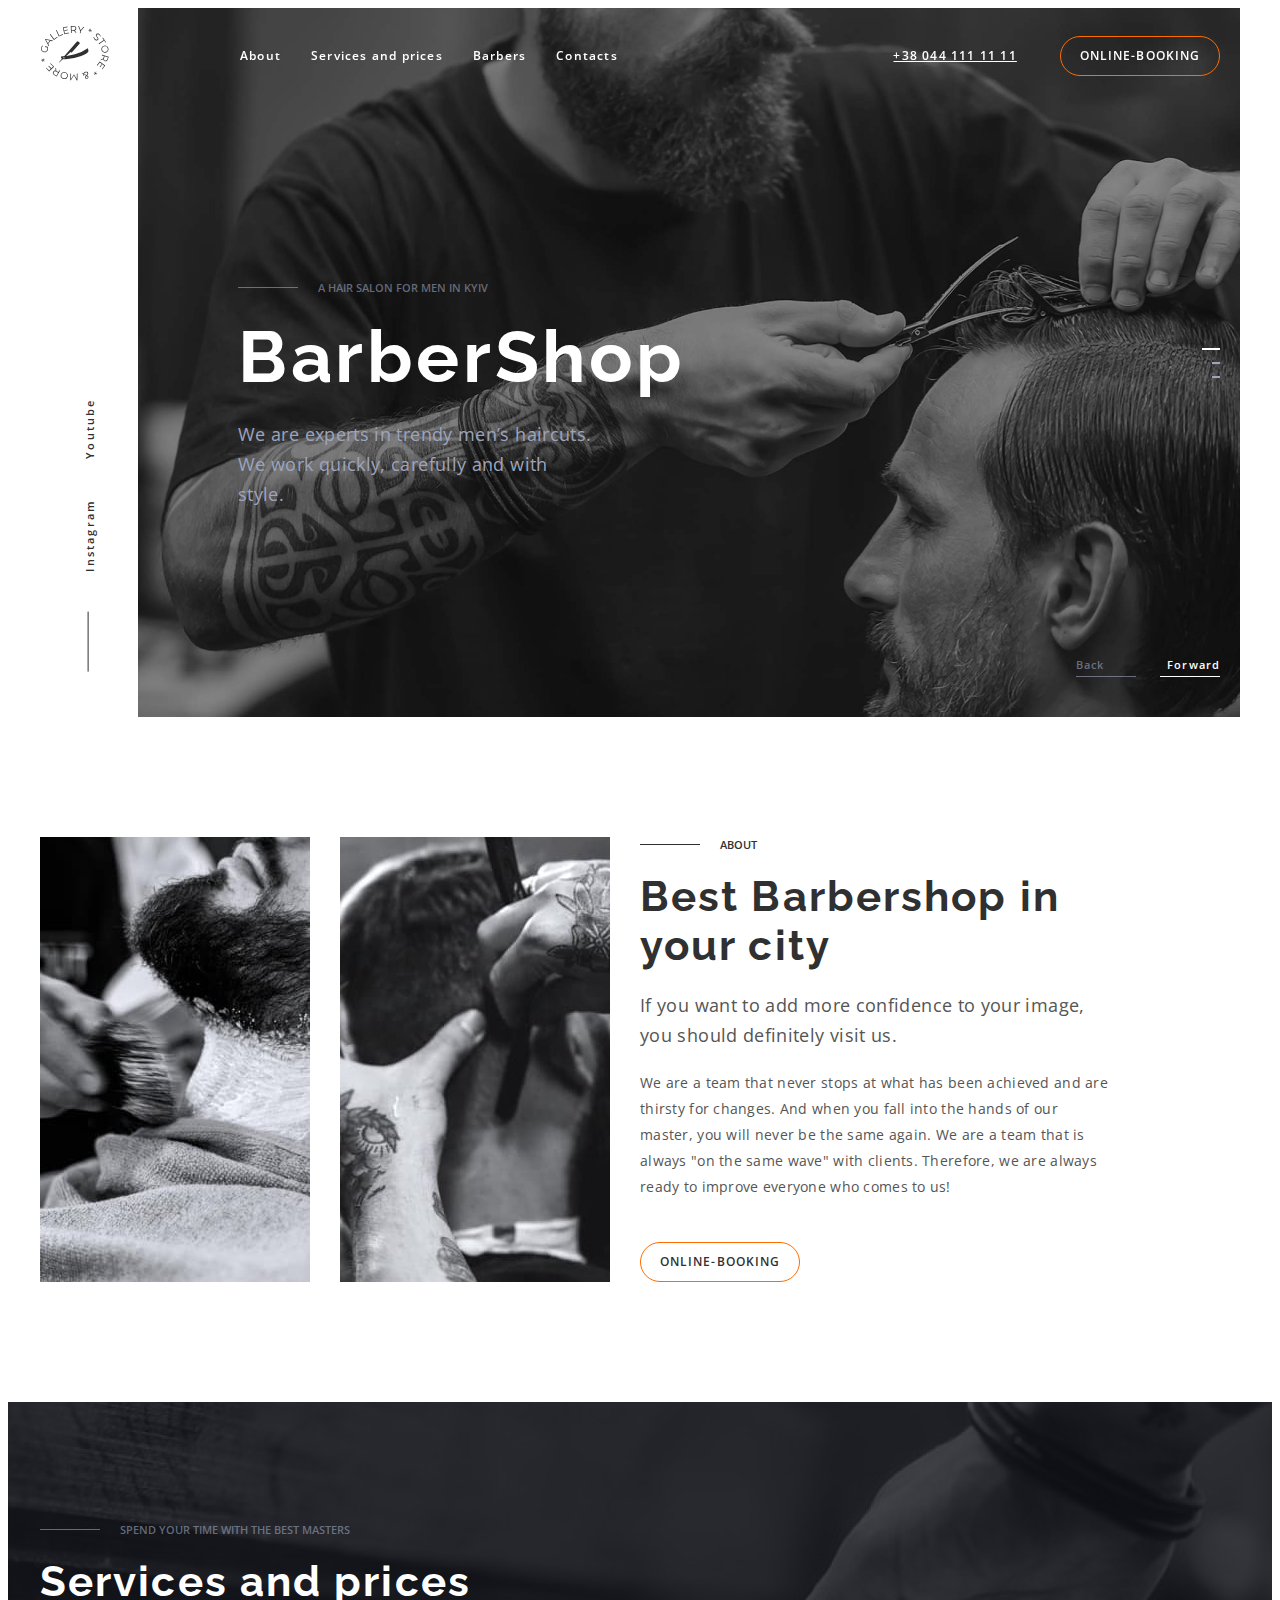
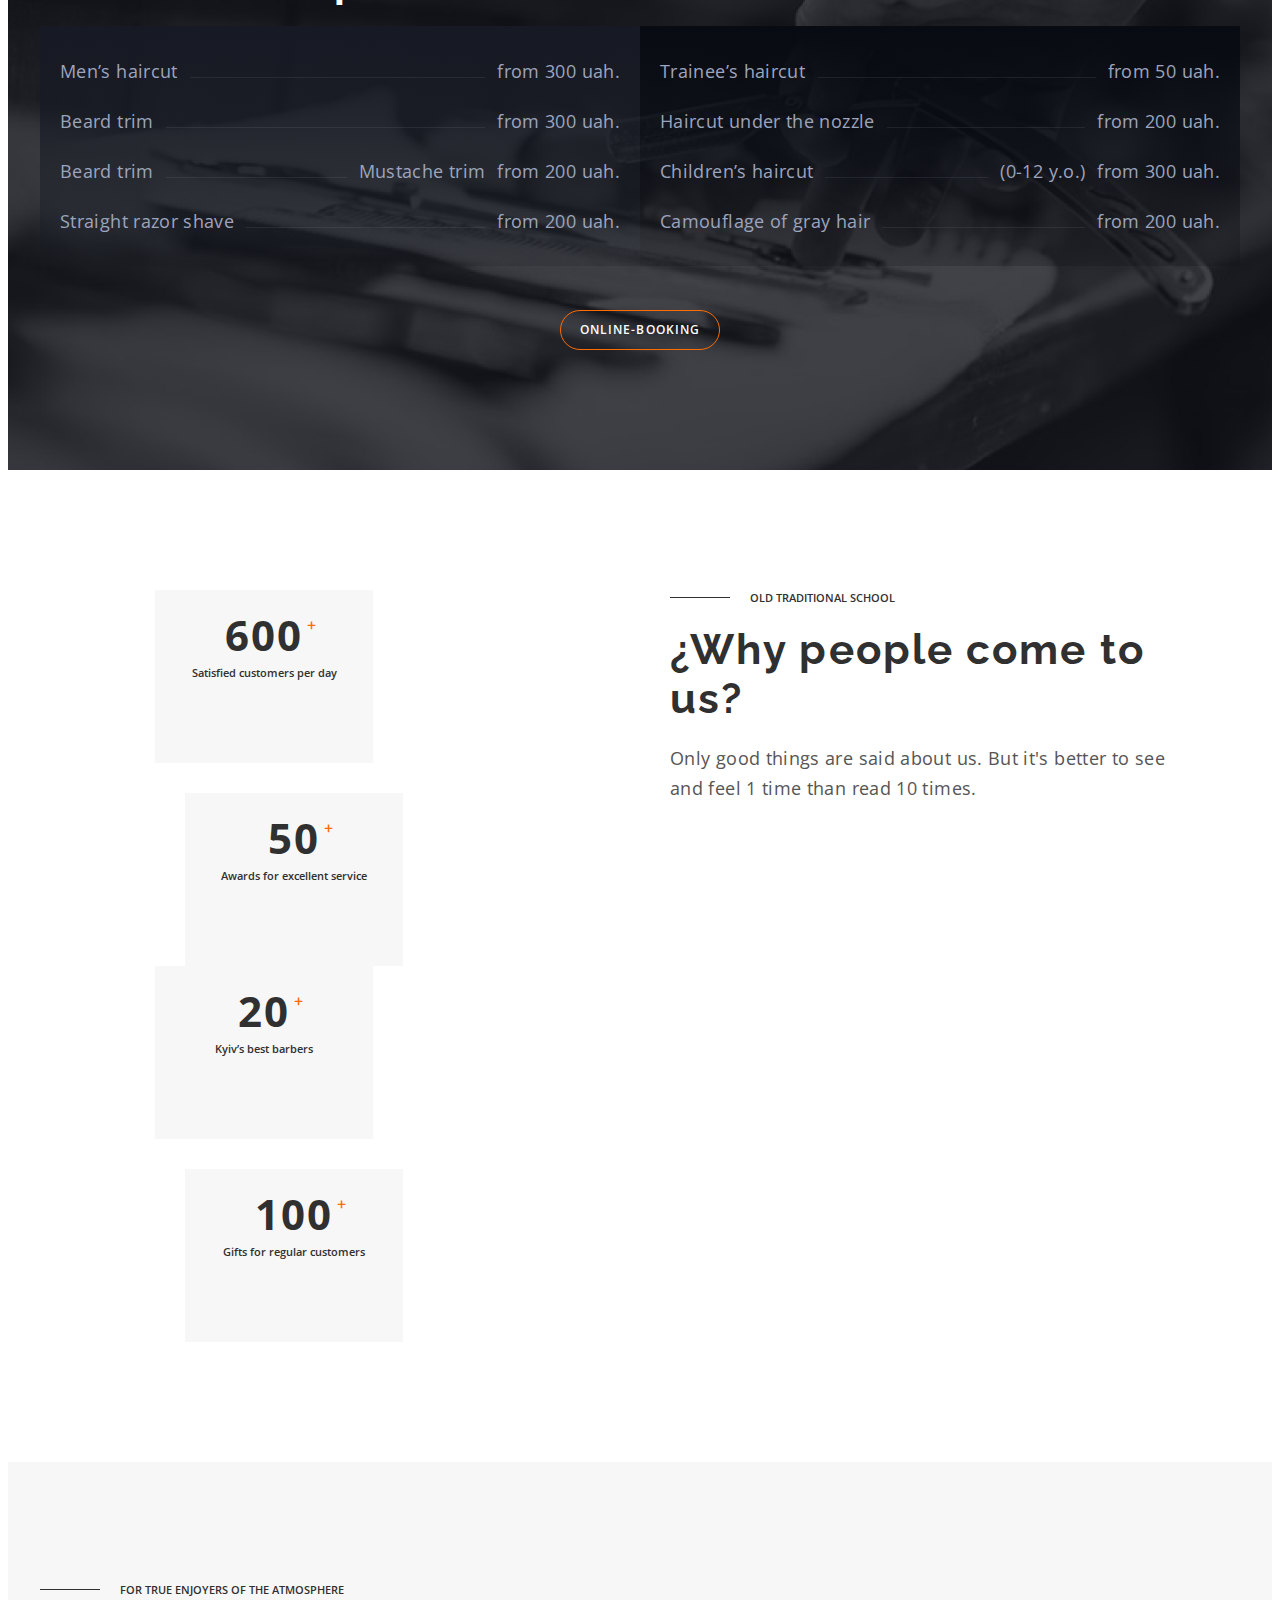
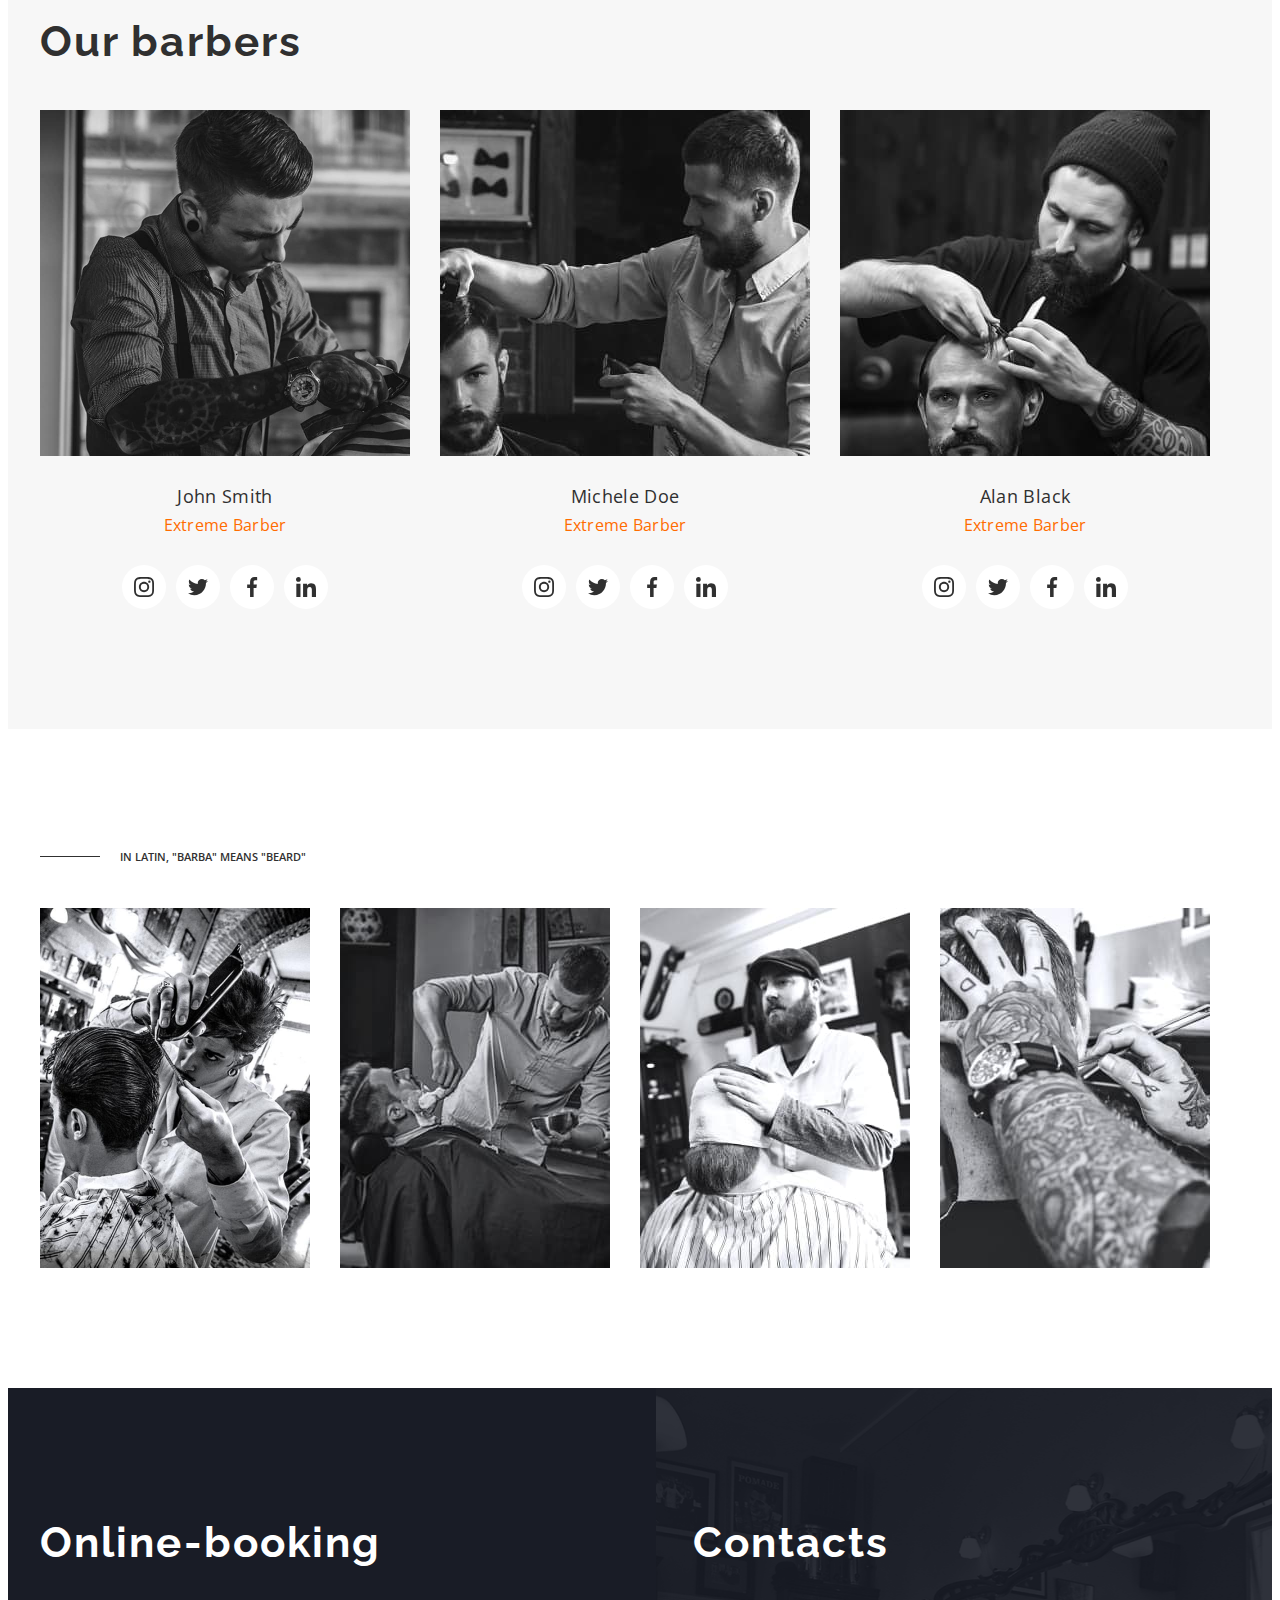
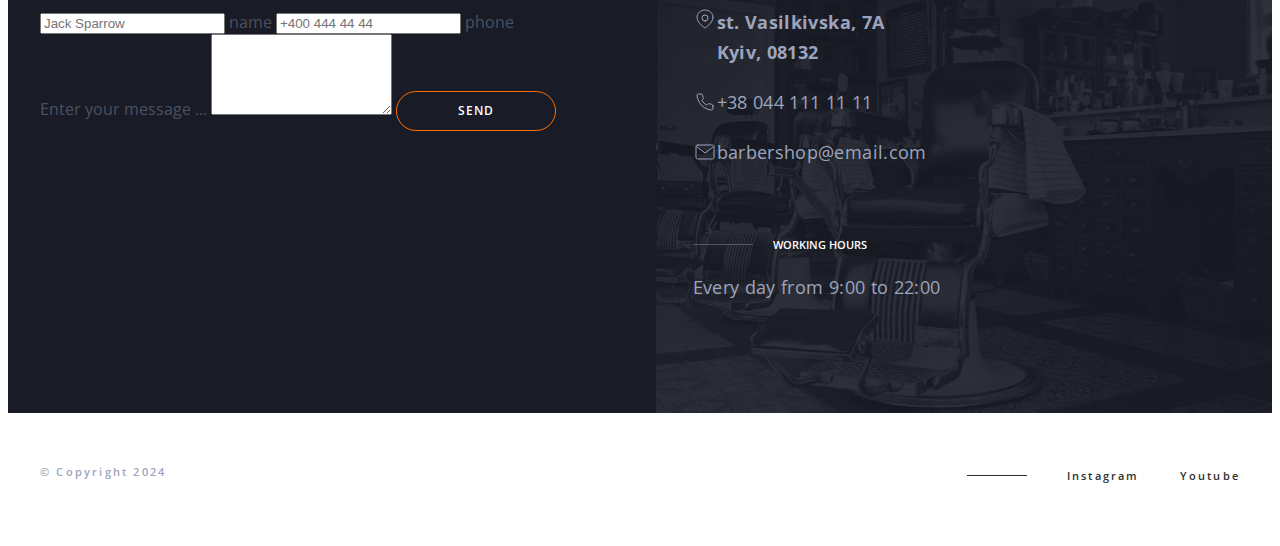
==== commit c839b14c: "Add booking forms" ====
--- a/index.html
+++ b/index.html
@@ -169,7 +169,7 @@
               always "on the same wave" with clients. Therefore, we are always
               ready to improve everyone who comes to us!
             </p>
-            <button type="button" class="button secondary">
+            <button type="button" class="button secondary" data-modal-open>
               ONLINE-BOOKING
             </button>
           </div>
@@ -221,7 +221,9 @@
               </li>
             </ul>
           </div>
-          <button type="button" class="button primary">ONLINE-BOOKING</button>
+          <button type="button" class="button primary" data-modal-open>
+            ONLINE-BOOKING
+          </button>
         </div>
       </section>
 
@@ -511,10 +513,29 @@
         <div class="container contacts-container">
           <section class="booking section">
             <h2 class="section-title booking-title">Online-booking</h2>
-            <!-- <input type="text" />
-            <input type="text" />
-            <input type="text" /> -->
-            <button type="button" class="button primary">send</button>
+            <form action="" class="booking-form" name="booking-form">
+              <div class="booking-groop">
+                <label class="booking-groop-fild">
+                  <input
+                    type="text"
+                    class="booking-fild"
+                    placeholder="Jack Sparrow"
+                  />
+                  <span class="booking-label">name</span>
+                </label>
+                <label class="booking-groop-fild">
+                  <input
+                    type="tel"
+                    class="booking-fild"
+                    placeholder="+400 444 44 44"
+                  />
+                  <span class="booking-label">phone</span>
+                </label>
+              </div>
+              <label class="booking-label">Enter your message ...</label>
+              <textarea name="booking-message" rows="5"></textarea>
+              <button type="submit" class="button primary">send</button>
+            </form>
           </section>
           <section class="contacts section">
             <h2 class="section-title contact-title">Contacts</h2>
@@ -573,11 +594,69 @@
     <!--------------- modal -------------->
     <div class="backdrop is-hidden" data-modal>
       <div class="modal">
-        <button type="button" class="modal-button" data-modal-close>
-          <svg class="modal-svg" width="20" height="20">
+        <button type="button" class="modal-close-btn" data-modal-close>
+          <svg class="modal-svg" width="18" height="18">
             <use href="./images/icons.svg#icon-modal-btn"></use>
           </svg>
         </button>
+        <strong class="modal-title"
+          >Leave your details and we will contact you</strong
+        >
+        <form class="booking-modal-form" name="modal-form">
+          <div class="modal-form-group" role="group">
+            <label for="name">name</label>
+            <div class="input-wrapper">
+              <input
+                class="modal-imput-fild"
+                type=""
+                name="modal-name"
+                id="name"
+              />
+              <svg class="input-icon" width="18" height="18">
+                <use href="./images/icons.svg#icon-person"></use>
+              </svg>
+            </div>
+            <label for="phone">phone</label>
+            <div class="input-wrapper">
+              <input
+                class="modal-imput-fild"
+                type="tel"
+                name="name"
+                id="phone"
+              />
+              <svg class="input-icon" width="18" height="18">
+                <use href="./images/icons.svg#icon-phone"></use>
+              </svg>
+            </div>
+            <label for="mail">mail</label>
+            <div class="input-wrapper">
+              <input
+                class="modal-imput-fild"
+                type="email"
+                name="mail"
+                id="mail"
+              />
+              <svg class="input-icon" width="20" height="20">
+                <use href="./images/icons.svg#icon-email"></use>
+              </svg>
+            </div>
+            <label class="" for="user-message">your message</label>
+            <textarea
+              name=""
+              id="user-message"
+              rows="10"
+              placeholder="Your coments"
+            ></textarea>
+          </div>
+          <div role="group">
+            <input type="checkbox" name="" id="user-agrement" />
+            <label for="user-agrement"
+              >I agree with the mailing and accept the terms of the
+              <a href="">contract</a>
+            </label>
+          </div>
+          <button type="submit" class="button secondary">send</button>
+        </form>
       </div>
     </div>
 
--- a/css/styles.css
+++ b/css/styles.css
@@ -170,6 +170,14 @@
   height: 1px;
   background-color: var(--primary-text-color);
 }
+/* .upertitle::before {
+  display: inline-block;
+  content: "";
+
+  width: 60px;
+  height: 1px;
+  background-color: var(--primary-text-color);
+} */
 
 /*---------- heder ----------*/
 .header {
@@ -194,11 +202,7 @@
 
 .logo {
   margin-right: 131px;
-  animation: scaleLogo 3000ms linear infinite;
-  /* animation-name: scalelogo;
-  animation-duration: 3000ms;
-  animation-timing-function: linear;
-  animation-iteration-count: infinite; */
+  /* animation: scaleLogo 3000ms linear infinite; */
 }
 
 .logo-svg {
@@ -294,7 +298,7 @@
   position: relative;
   display: flex;
   align-items: flex-end;
-  width: 100px;
+  width: 98px;
 }
 
 .hero-right-side {
@@ -318,6 +322,14 @@
   gap: 40px;
 }
 
+.hero .social-list {
+  position: absolute;
+  left: -78px;
+  bottom: 182px;
+  transform: rotateZ(-90deg);
+  transform-origin: bottom;
+}
+
 .social-link {
   display: inline-flex;
   padding-top: 56px;
@@ -327,6 +339,10 @@
   font-weight: 600;
   line-height: 1.2;
   letter-spacing: 2.2px;
+}
+
+.hero .social-link {
+  padding: 0;
 }
 
 .social-link:hover,
@@ -673,15 +689,6 @@
   fill: currentColor;
 }
 
-/* .icon-link:hover .social-icons,
-.icon-link:focus .social-icons {
-  fill: var(--accent-color);
-} */
-
-/* .social-icons {
-  fill: #303030;
-} */
-
 .team-name {
   margin-bottom: 8px;
 
@@ -699,7 +706,7 @@
   letter-spacing: 0.28px;
 }
 
-/* portfolio */
+/*=== portfolio ===*/
 .portfolio-list {
   display: flex;
   gap: 30px;
@@ -709,7 +716,29 @@
   margin-bottom: 44px;
 }
 
-/* online booking and contacts */
+/*=== online booking and contacts ===*/
+
+.booking-group {
+  display: flex;
+  gap: 30px;
+}
+
+/* .input-wraper {
+  position: relative;
+} */
+
+/* .label {
+  position: absolute;
+  top: 0;
+  left: 0;
+
+  font-family: Open Sans;
+  font-size: 11px;
+  font-weight: 600;
+  line-height: 15px;
+  letter-spacing: 0.1em;
+  text-transform: uppercase;
+} */
 .container-group {
   margin: 0 auto;
   max-width: 1600px;
@@ -735,6 +764,32 @@
 
 .booking-title {
   color: var(--white-text-color);
+  margin-bottom: 44px;
+}
+
+.booking-form {
+  color: rgba(157, 164, 189, 0.4);
+}
+
+.form-input {
+  display: inline-flex;
+  min-height: 24px;
+  width: 270px;
+  background-color: transparent;
+  margin-bottom: 44px;
+  border: none;
+  border-bottom: 1px solid rgba(157, 164, 189, 0.4);
+}
+
+.input-message {
+  width: 570px;
+  min-height: 86px;
+  background-color: transparent;
+  margin-bottom: 44px;
+  border: none;
+  border-bottom: 1px solid rgba(157, 164, 189, 0.4);
+
+  resize: none;
 }
 
 .contacts {
@@ -810,7 +865,7 @@
   letter-spacing: 0.36px;
 }
 
-/* footer */
+/*=== footer === */
 .footer {
   display: flex;
   align-items: baseline;
@@ -858,35 +913,31 @@
   top: 50%;
   left: 50%;
 
-  width: 400px;
-  min-height: 500px;
+  width: 520px;
+  min-height: 600px;
+  padding: 40px;
 
   background-color: floralwhite;
   border-radius: 5px;
-  box-shadow: 11px 12px 13px -2px rgba(97, 98, 87, 0.47);
+  box-shadow: 11px 12px 13px -2px rgba(245, 140, 3, 0.47);
 
   transform: translate(-50%, -50%) scale(1);
   transition: transform var(--transition-slow), scale var(--transition-slow);
 }
 
-/* .backdrop.is-hidden .modal {
-  opacity: 0;
-  transform: translate(-50%, -50%) scale(0.8);
-} */
-
-.modal-button {
+.modal-close-btn {
   position: absolute;
-  top: 20px;
-  right: 20px;
+  top: -20px;
+  right: -20px;
 
   padding: 0;
   display: inline-flex;
   align-items: center;
   justify-content: center;
 
-  width: 40px;
-  height: 40px;
-  background-color: transparent;
+  width: 35px;
+  height: 35px;
+  background-color: rgba(255, 108, 0, 0.9);
   border-radius: 50%;
   border: 1px solid #757373;
   cursor: pointer;
@@ -896,7 +947,25 @@
   fill: #757373;
 }
 
-/* animation */
+.modal-title {
+  display: block;
+  margin-bottom: 40px;
+
+  font-size: 20px;
+  font-weight: 700;
+}
+
+.input-wrapper {
+  margin-bottom: 20px;
+}
+
+.modal-imput-fild {
+  width: 100%;
+  height: 40px;
+  padding: 5px;
+}
+
+/*=== animation ===*/
 @keyframes scaleLogo {
   0% {
     transform: scale(1);
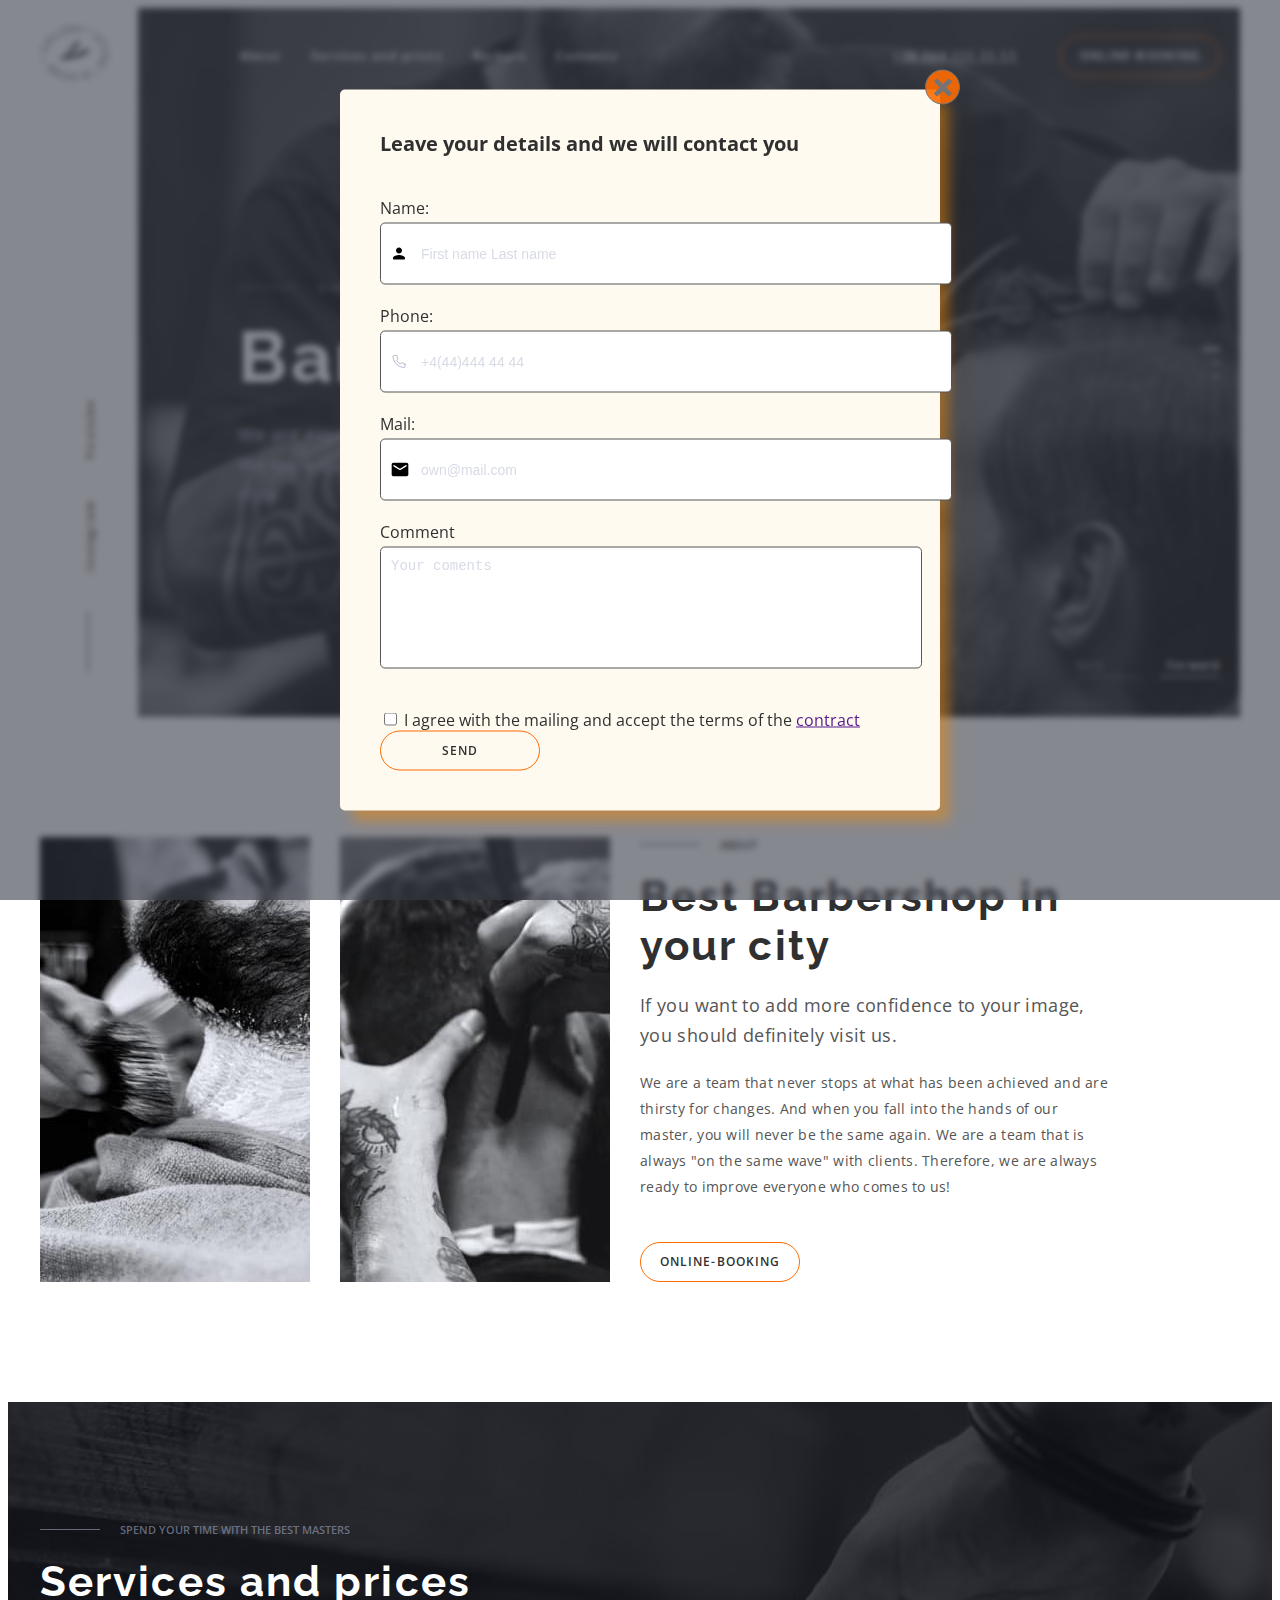
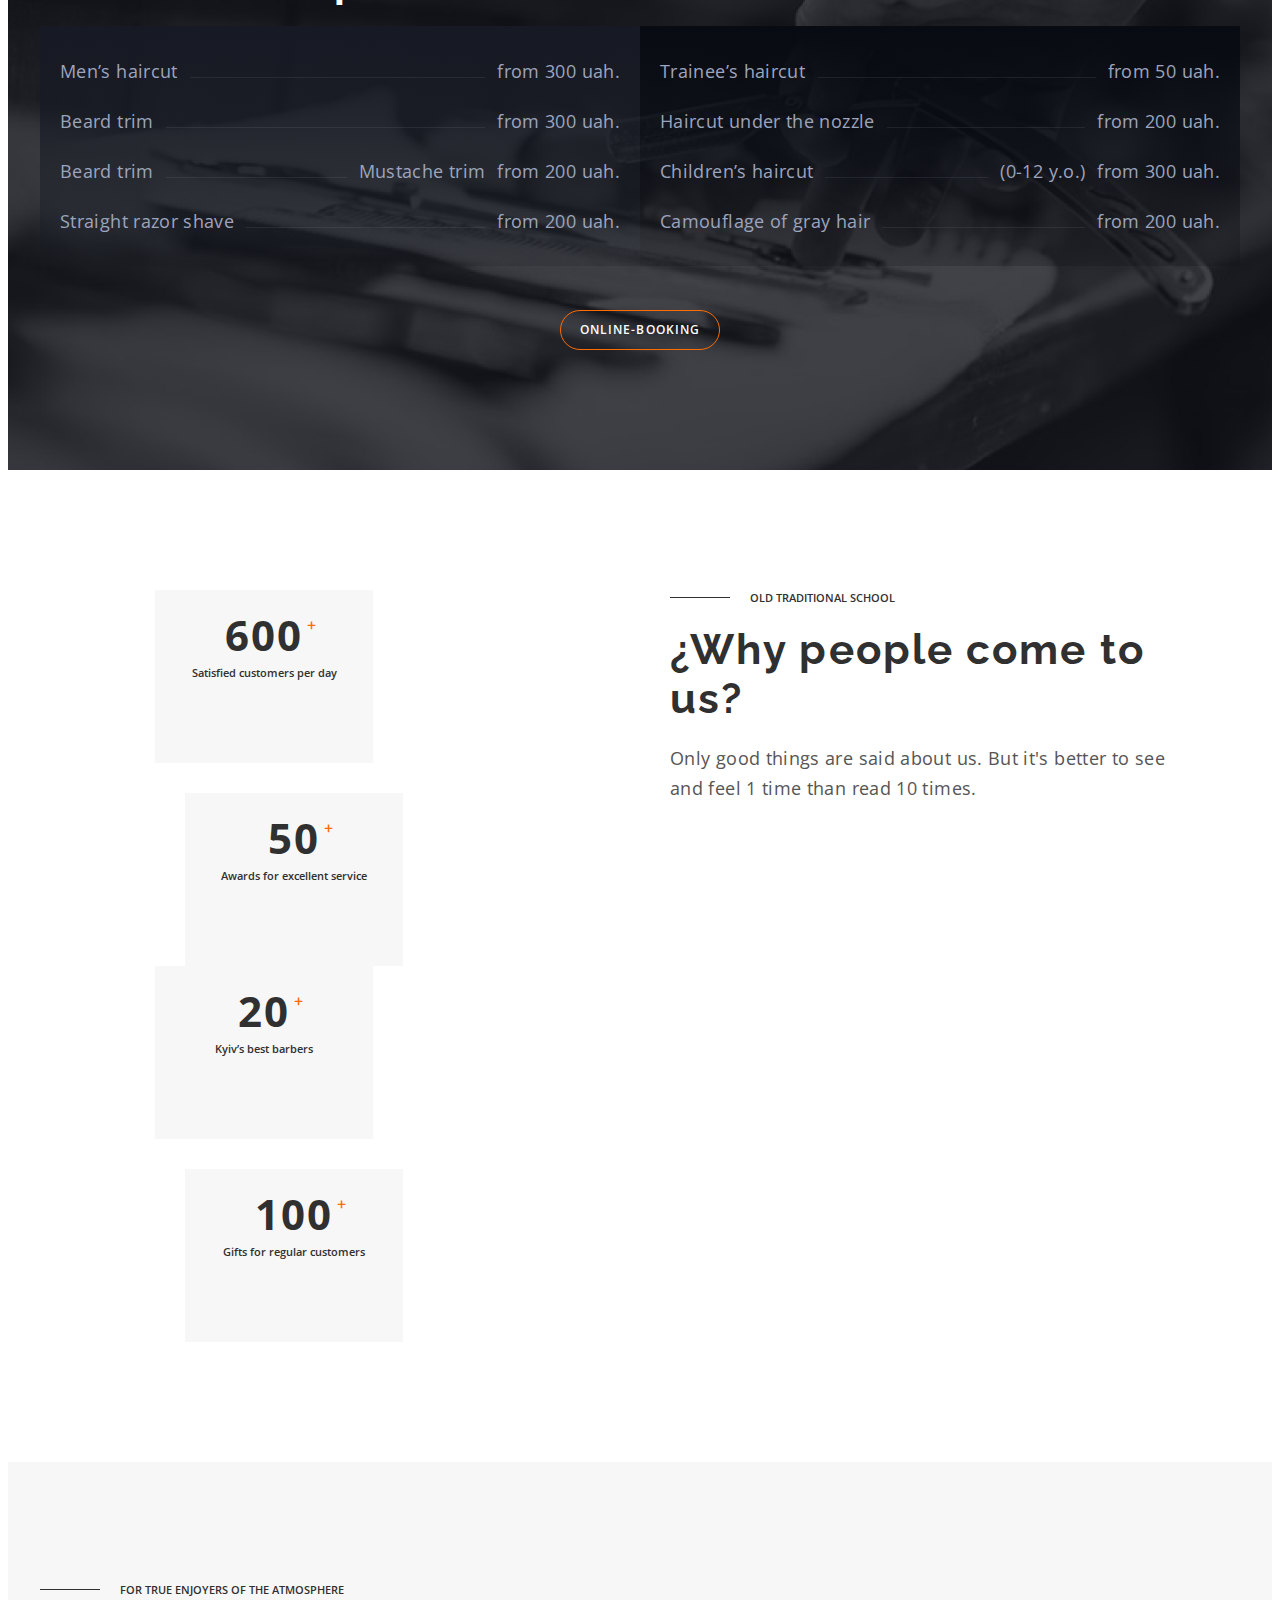
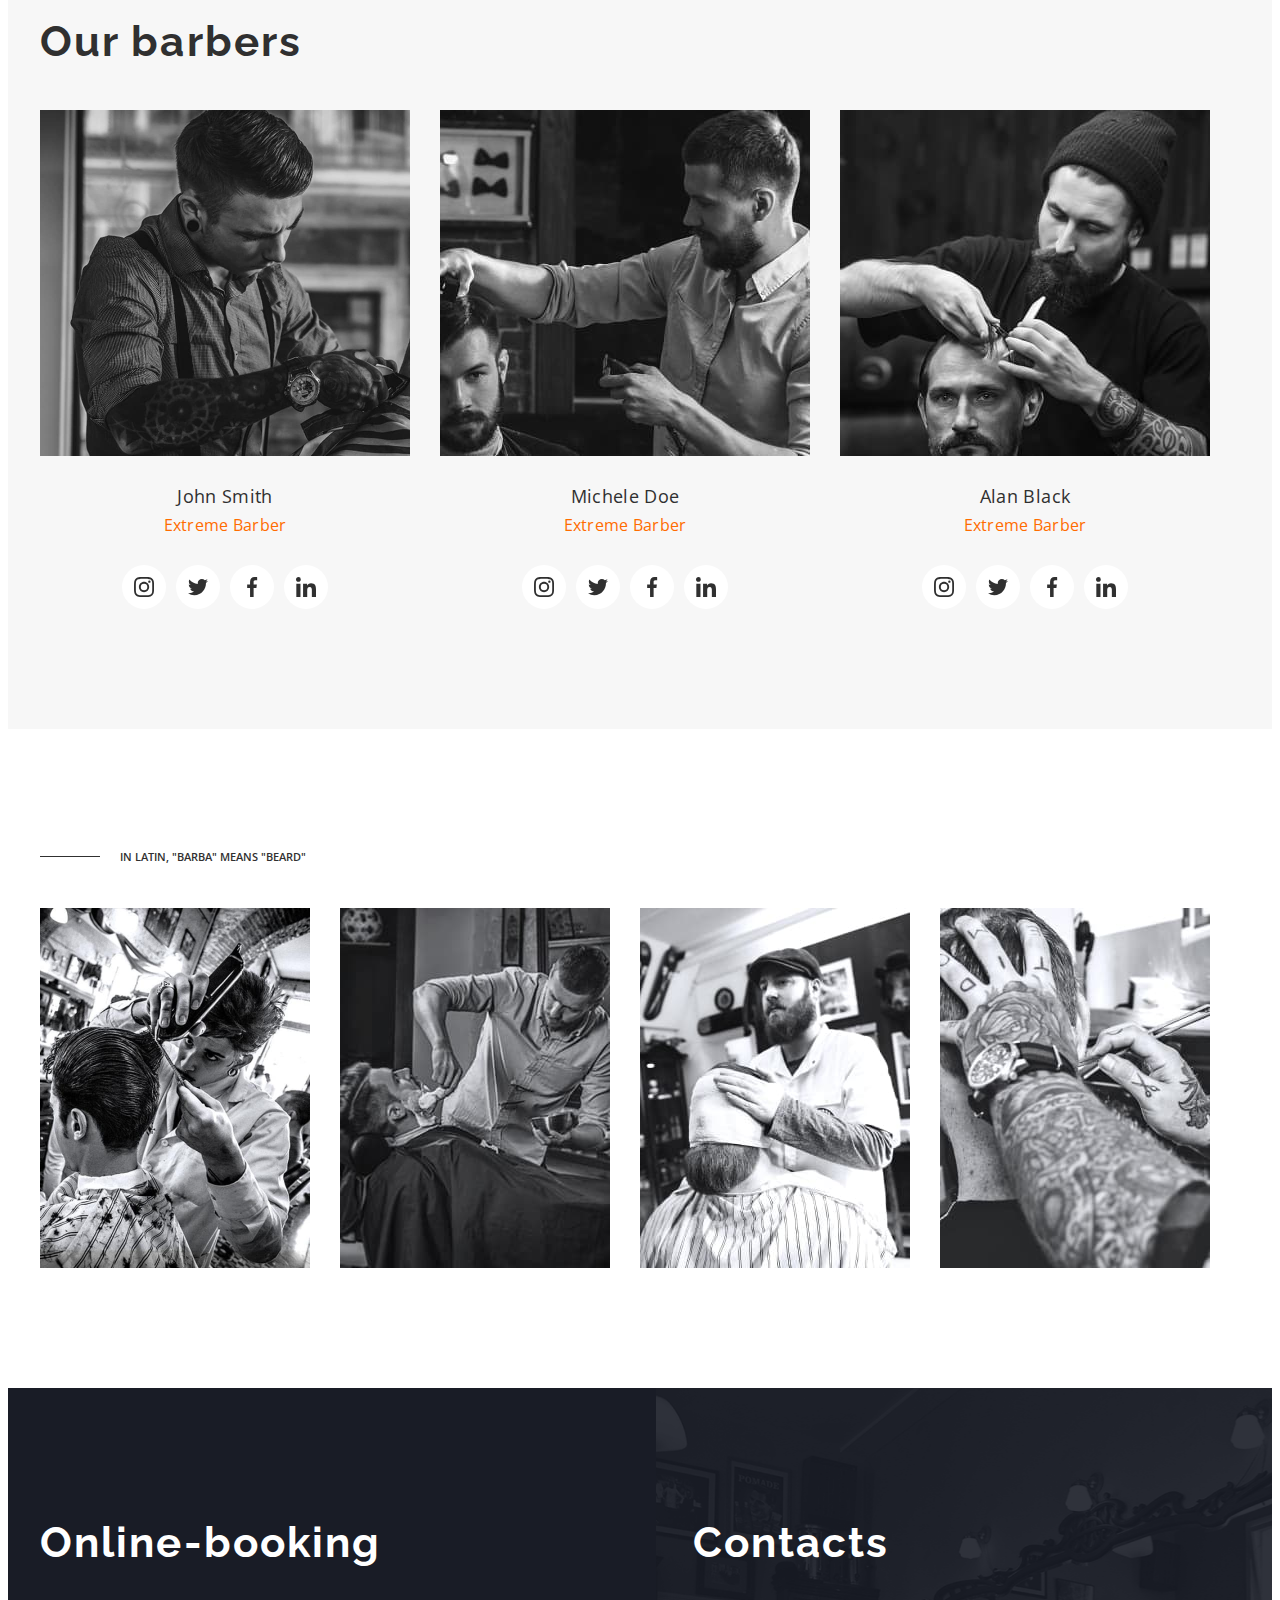
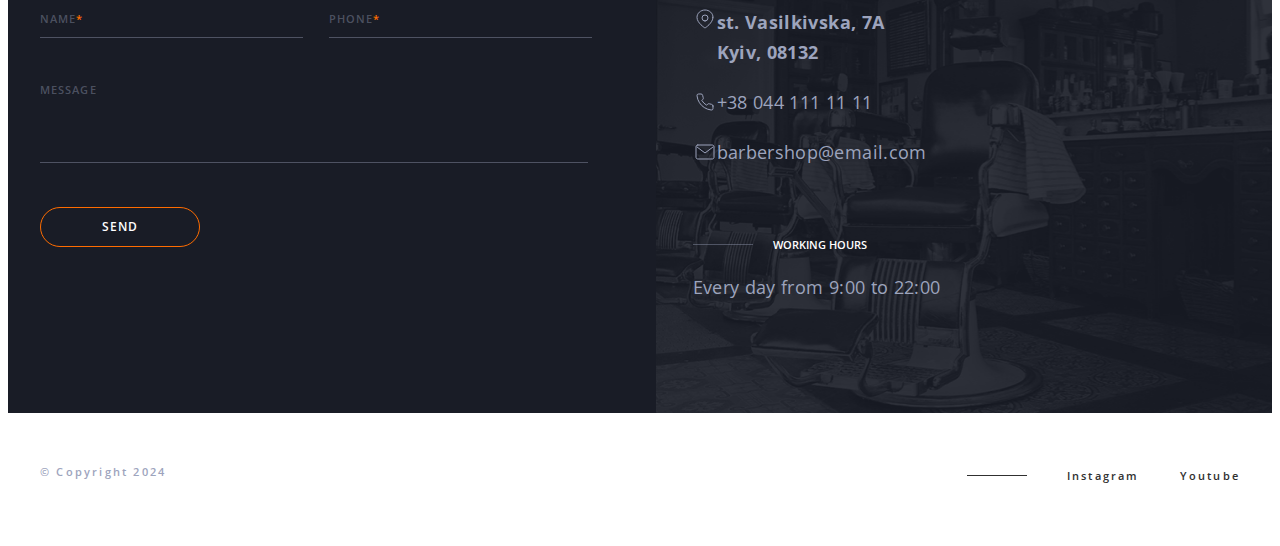
==== commit 227c2380: "stylization of forms" ====
--- a/index.html
+++ b/index.html
@@ -53,7 +53,7 @@
     <!---------------- heder ---------------->
     <header class="header" data-header>
       <div class="container">
-        <a href="#header" class="logo">
+        <a href="index.html" class="logo">
           <svg class="logo-svg" width="69" height="55">
             <use href="./images/icons.svg#icon-logo"></use>
           </svg>
@@ -78,7 +78,7 @@
     <!--------------- MAIN ------------------>
 
     <main>
-      <!-------------- hero --------------->
+      <!-------------- Hero --------------->
       <section class="hero">
         <div class="hero-container container">
           <div class="hero-left-side">
@@ -133,7 +133,7 @@
         </div>
       </section>
 
-      <!---------- best barbershop ---------->
+      <!---------- Best barbershop (About) ---------->
       <section class="section about" id="about">
         <div class="about-container container">
           <ul class="about-list list">
@@ -514,7 +514,7 @@
           <section class="booking section">
             <h2 class="section-title booking-title">Online-booking</h2>
             <form action="" class="booking-form" name="booking-form">
-              <div class="booking-groop">
+              <div class="booking-group">
                 <label class="booking-groop-fild">
                   <input
                     type="text"
@@ -527,13 +527,21 @@
                   <input
                     type="tel"
                     class="booking-fild"
-                    placeholder="+400 444 44 44"
+                    placeholder="+4(00) 444 44 44"
                   />
                   <span class="booking-label">phone</span>
                 </label>
               </div>
-              <label class="booking-label">Enter your message ...</label>
-              <textarea name="booking-message" rows="5"></textarea>
+              <label class="booking-group">
+                <textarea
+                  class="booking-message"
+                  name="booking-message"
+                  rows="5"
+                  placeholder="Enter your message..."
+                ></textarea>
+                <span class="booking-label">message</span></label
+              >
+
               <button type="submit" class="button primary">send</button>
             </form>
           </section>
@@ -592,10 +600,11 @@
     </footer>
 
     <!--------------- modal -------------->
-    <div class="backdrop is-hidden" data-modal>
+    <!-- <div class="backdrop is-hidden" data-modal> -->
+    <div class="backdrop" data-modal>
       <div class="modal">
         <button type="button" class="modal-close-btn" data-modal-close>
-          <svg class="modal-svg" width="18" height="18">
+          <svg class="modal-btn-icon" width="18" height="18">
             <use href="./images/icons.svg#icon-modal-btn"></use>
           </svg>
         </button>
@@ -604,44 +613,52 @@
         >
         <form class="booking-modal-form" name="modal-form">
           <div class="modal-form-group" role="group">
-            <label for="name">name</label>
+            <label for="name" class="modal-input-label">Name:</label>
             <div class="input-wrapper">
               <input
                 class="modal-imput-fild"
                 type=""
                 name="modal-name"
                 id="name"
-              />
-              <svg class="input-icon" width="18" height="18">
+                placeholder="First name Last name"
+              />
+              <svg class="modal-input-icon" width="18" height="18">
                 <use href="./images/icons.svg#icon-person"></use>
               </svg>
             </div>
-            <label for="phone">phone</label>
+
+            <label for="phone" class="modal-input-label">Phone:</label>
             <div class="input-wrapper">
               <input
                 class="modal-imput-fild"
                 type="tel"
                 name="name"
                 id="phone"
-              />
-              <svg class="input-icon" width="18" height="18">
+                placeholder="+4(44)444 44 44"
+              />
+
+              <svg class="modal-input-icon" width="18" height="18">
                 <use href="./images/icons.svg#icon-phone"></use>
               </svg>
             </div>
-            <label for="mail">mail</label>
+
+            <label for="mail" class="modal-input-label">Mail:</label>
             <div class="input-wrapper">
               <input
                 class="modal-imput-fild"
                 type="email"
                 name="mail"
                 id="mail"
-              />
-              <svg class="input-icon" width="20" height="20">
+                placeholder="own@mail.com"
+              />
+
+              <svg class="modal-input-icon" width="20" height="20">
                 <use href="./images/icons.svg#icon-email"></use>
               </svg>
             </div>
-            <label class="" for="user-message">your message</label>
+            <label class="modal-input-label" for="user-message"> Comment</label>
             <textarea
+              class="modal-input-message"
               name=""
               id="user-message"
               rows="10"
--- a/css/styles.css
+++ b/css/styles.css
@@ -716,29 +716,108 @@
   margin-bottom: 44px;
 }
 
-/*=== online booking and contacts ===*/
+/*=== online booking ===*/
+.booking {
+  width: 570px;
+}
+
+.booking.section {
+  padding-top: 130px;
+  padding-bottom: 111px;
+}
+
+.booking-title {
+  color: var(--white-text-color);
+  margin-bottom: 44px;
+}
 
 .booking-group {
-  display: flex;
-  gap: 30px;
-}
-
-/* .input-wraper {
   position: relative;
-} */
-
-/* .label {
+  display: flex;
+  align-items: center;
+
+  margin-bottom: 44px;
+}
+
+.booking-groop-fild {
+  position: relative;
+  flex-basis: 270px;
+}
+.booking-groop-fild:not(:last-child) {
+  margin-right: 30px;
+}
+
+.booking-fild,
+.booking-message {
+  width: 100%;
+  height: 24px;
+
+  outline: unset;
+  color: #ffffff;
+  background-color: transparent;
+  border: none;
+  border-bottom: 1px solid rgba(157, 164, 189, 0.4);
+  transition: border-color var(--transition-interactive-elements);
+}
+
+.booking-fild:focus,
+.booking-fild:not(:placeholder-shown),
+.booking-message:focus,
+.booking-message:not(:placeholder-shown) {
+  border-color: #ffffff;
+}
+
+.booking-fild::placeholder,
+.booking-message::placeholder {
+  font-size: 14px;
+  color: rgba(157, 164, 189, 0.4);
+  opacity: 0;
+}
+
+.booking-fild:focus::placeholder,
+.booking-message:focus::placeholder {
+  opacity: 1;
+  transition-delay: 250ms;
+}
+
+.booking-label {
   position: absolute;
   top: 0;
   left: 0;
 
-  font-family: Open Sans;
+  font-weight: 600;
   font-size: 11px;
-  font-weight: 600;
-  line-height: 15px;
+  line-height: calc(15 / 11);
   letter-spacing: 0.1em;
   text-transform: uppercase;
-} */
+
+  color: rgba(157, 164, 189, 0.4);
+
+  transform-origin: left;
+  transition: transform var(--transition-interactive-elements),
+    color var(--transition-interactive-elements);
+}
+
+.booking-fild:focus + .booking-label,
+.booking-fild:not(:placeholder-shown) + .booking-label,
+.booking-message:focus + .booking-label,
+.booking-message:not(:placeholder-shown) + .booking-label {
+  transform: translateY(-100%) scale(0.8);
+  color: #ffffff;
+}
+
+.booking-groop-fild .booking-label::after {
+  content: "*";
+  color: #ff6c00;
+}
+
+.booking-message {
+  height: 76px;
+
+  resize: none;
+}
+
+/* ===== Contacts =====*/
 .container-group {
   margin: 0 auto;
   max-width: 1600px;
@@ -753,45 +832,6 @@
   justify-content: space-between;
 }
 
-.booking {
-  width: 570px;
-}
-
-.booking.section {
-  padding-top: 130px;
-  padding-bottom: 111px;
-}
-
-.booking-title {
-  color: var(--white-text-color);
-  margin-bottom: 44px;
-}
-
-.booking-form {
-  color: rgba(157, 164, 189, 0.4);
-}
-
-.form-input {
-  display: inline-flex;
-  min-height: 24px;
-  width: 270px;
-  background-color: transparent;
-  margin-bottom: 44px;
-  border: none;
-  border-bottom: 1px solid rgba(157, 164, 189, 0.4);
-}
-
-.input-message {
-  width: 570px;
-  min-height: 86px;
-  background-color: transparent;
-  margin-bottom: 44px;
-  border: none;
-  border-bottom: 1px solid rgba(157, 164, 189, 0.4);
-
-  resize: none;
-}
-
 .contacts {
   padding-left: 105px;
   padding-top: 130px;
@@ -865,7 +905,7 @@
   letter-spacing: 0.36px;
 }
 
-/*=== footer === */
+/*===== Footer ===== */
 .footer {
   display: flex;
   align-items: baseline;
@@ -880,7 +920,7 @@
   margin-right: auto;
 }
 
-/* modal */
+/*===== Modal =====*/
 .backdrop {
   position: fixed;
   top: 0;
@@ -916,6 +956,8 @@
   width: 520px;
   min-height: 600px;
   padding: 40px;
+
+  align-items: center;
 
   background-color: floralwhite;
   border-radius: 5px;
@@ -943,8 +985,12 @@
   cursor: pointer;
 }
 
-.modal-svg {
+.modal-btn-icon {
   fill: #757373;
+}
+
+.modal-form-group {
+  margin-bottom: 40px;
 }
 
 .modal-title {
@@ -956,16 +1002,76 @@
 }
 
 .input-wrapper {
+  position: relative;
   margin-bottom: 20px;
 }
 
 .modal-imput-fild {
   width: 100%;
   height: 40px;
-  padding: 5px;
-}
-
-/*=== animation ===*/
+  padding: 10px 10px 10px 40px;
+
+  border-radius: 5px;
+  border: 1px solid #555555;
+  outline: 1px solid transparent;
+  outline-offset: -1px;
+
+  transition: ouline var(--transition-interactive-elements),
+    box-shadow var(--transition-interactive-elements);
+}
+
+.modal-imput-fild::placeholder,
+.modal-input-message::placeholder {
+  font-size: 14px;
+  color: rgba(157, 164, 189, 0.4);
+}
+
+.modal-imput-fild:focus {
+  outline-color: rgba(255, 108, 0, 0.5);
+  box-shadow: 0 0 0 4px rgba(255, 108, 0, 0.25);
+}
+
+.modal-input-label {
+  display: inline-block;
+  margin-bottom: 4px;
+}
+
+.modal-input-icon {
+  position: absolute;
+  top: 50%;
+  left: 10px;
+  transform: translateY(-50%);
+  transition: fill var(--transition-interactive-elements);
+}
+
+.modal-imput-fild:focus ~ .modal-input-icon {
+  fill: #ff6c00;
+}
+
+.modal-input-message {
+  display: block;
+  width: 100%;
+  height: 100px;
+
+  resize: none;
+  padding: 10px;
+  border-radius: 5px;
+  border: 1px solid #555555;
+  outline: 1px solid transparent;
+  outline-offset: -1px;
+
+  font-size: 14px;
+
+  transition: ouline var(--transition-interactive-elements),
+    box-shadow var(--transition-interactive-elements);
+}
+
+.modal-input-message:focus {
+  outline-color: rgba(255, 108, 0, 0.5);
+  box-shadow: 0 0 0 4px rgba(255, 108, 0, 0.25);
+}
+
+/*===== Animation =====*/
 @keyframes scaleLogo {
   0% {
     transform: scale(1);
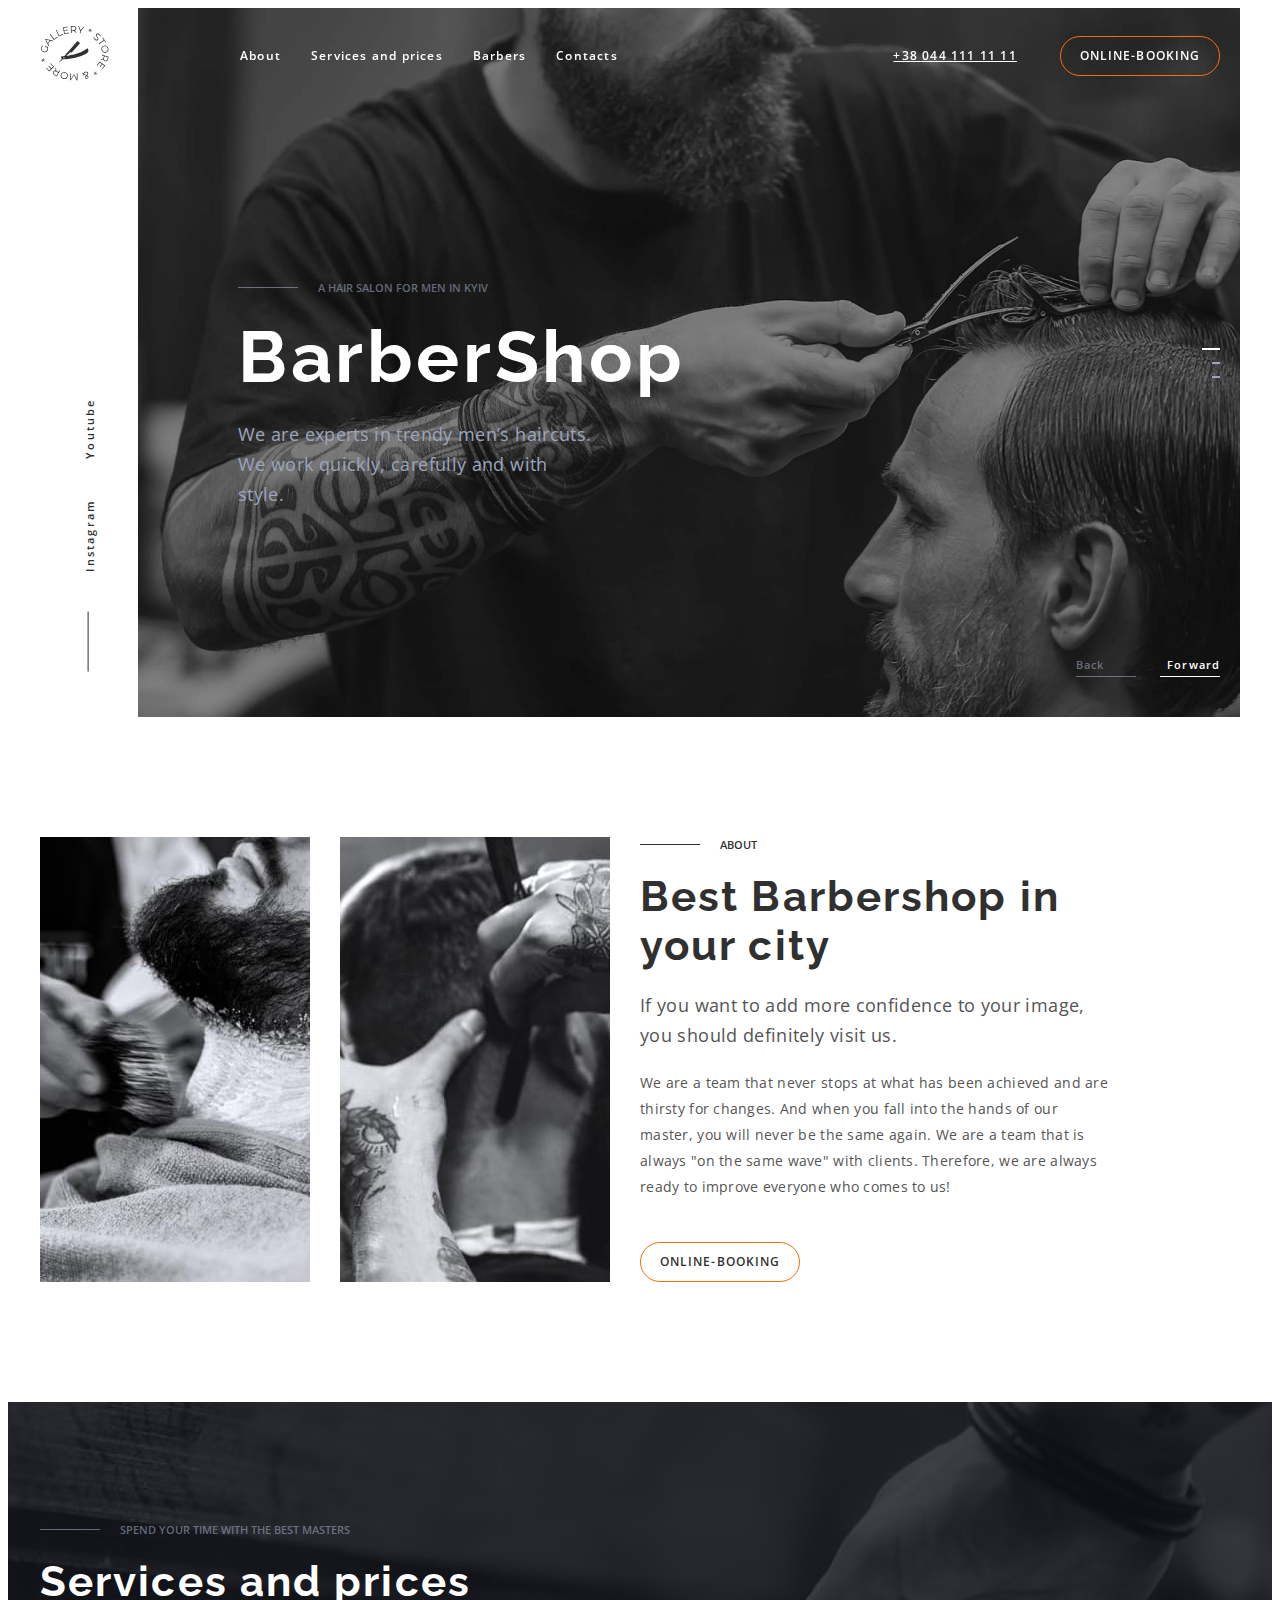
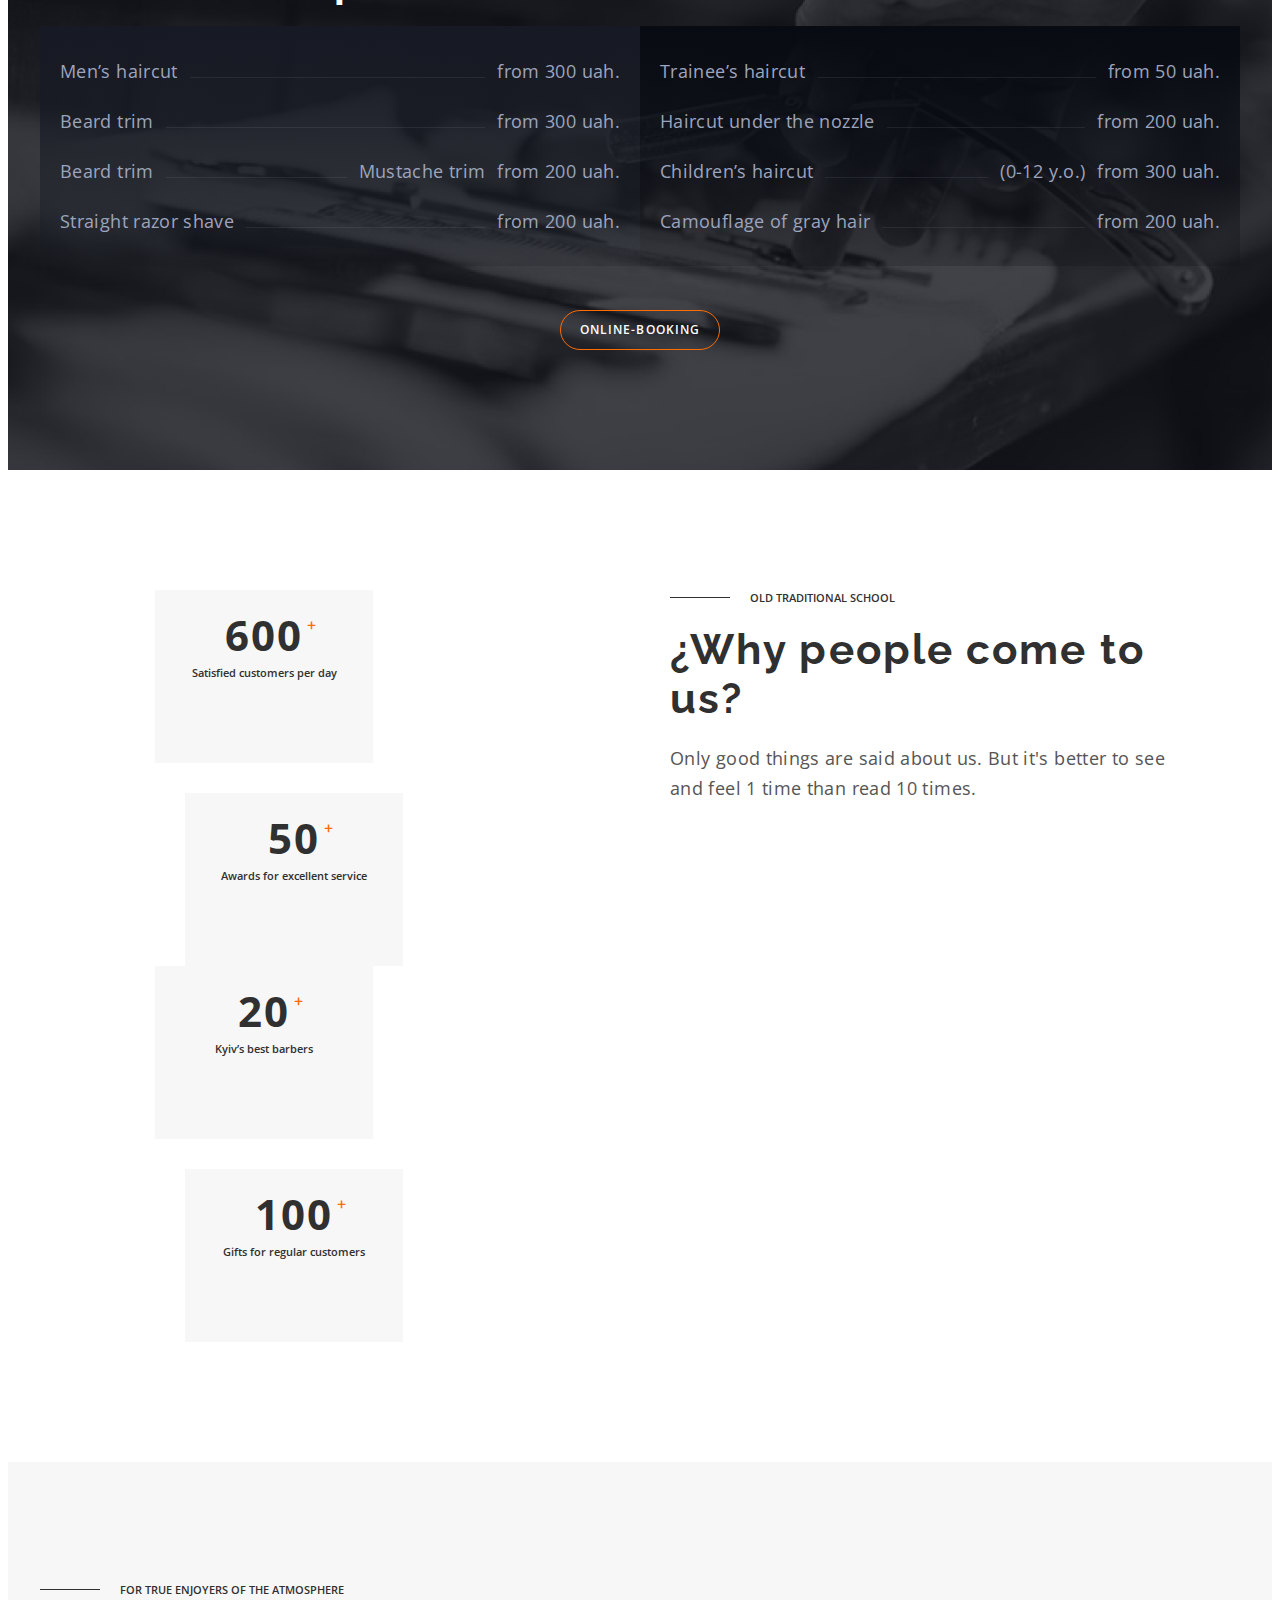
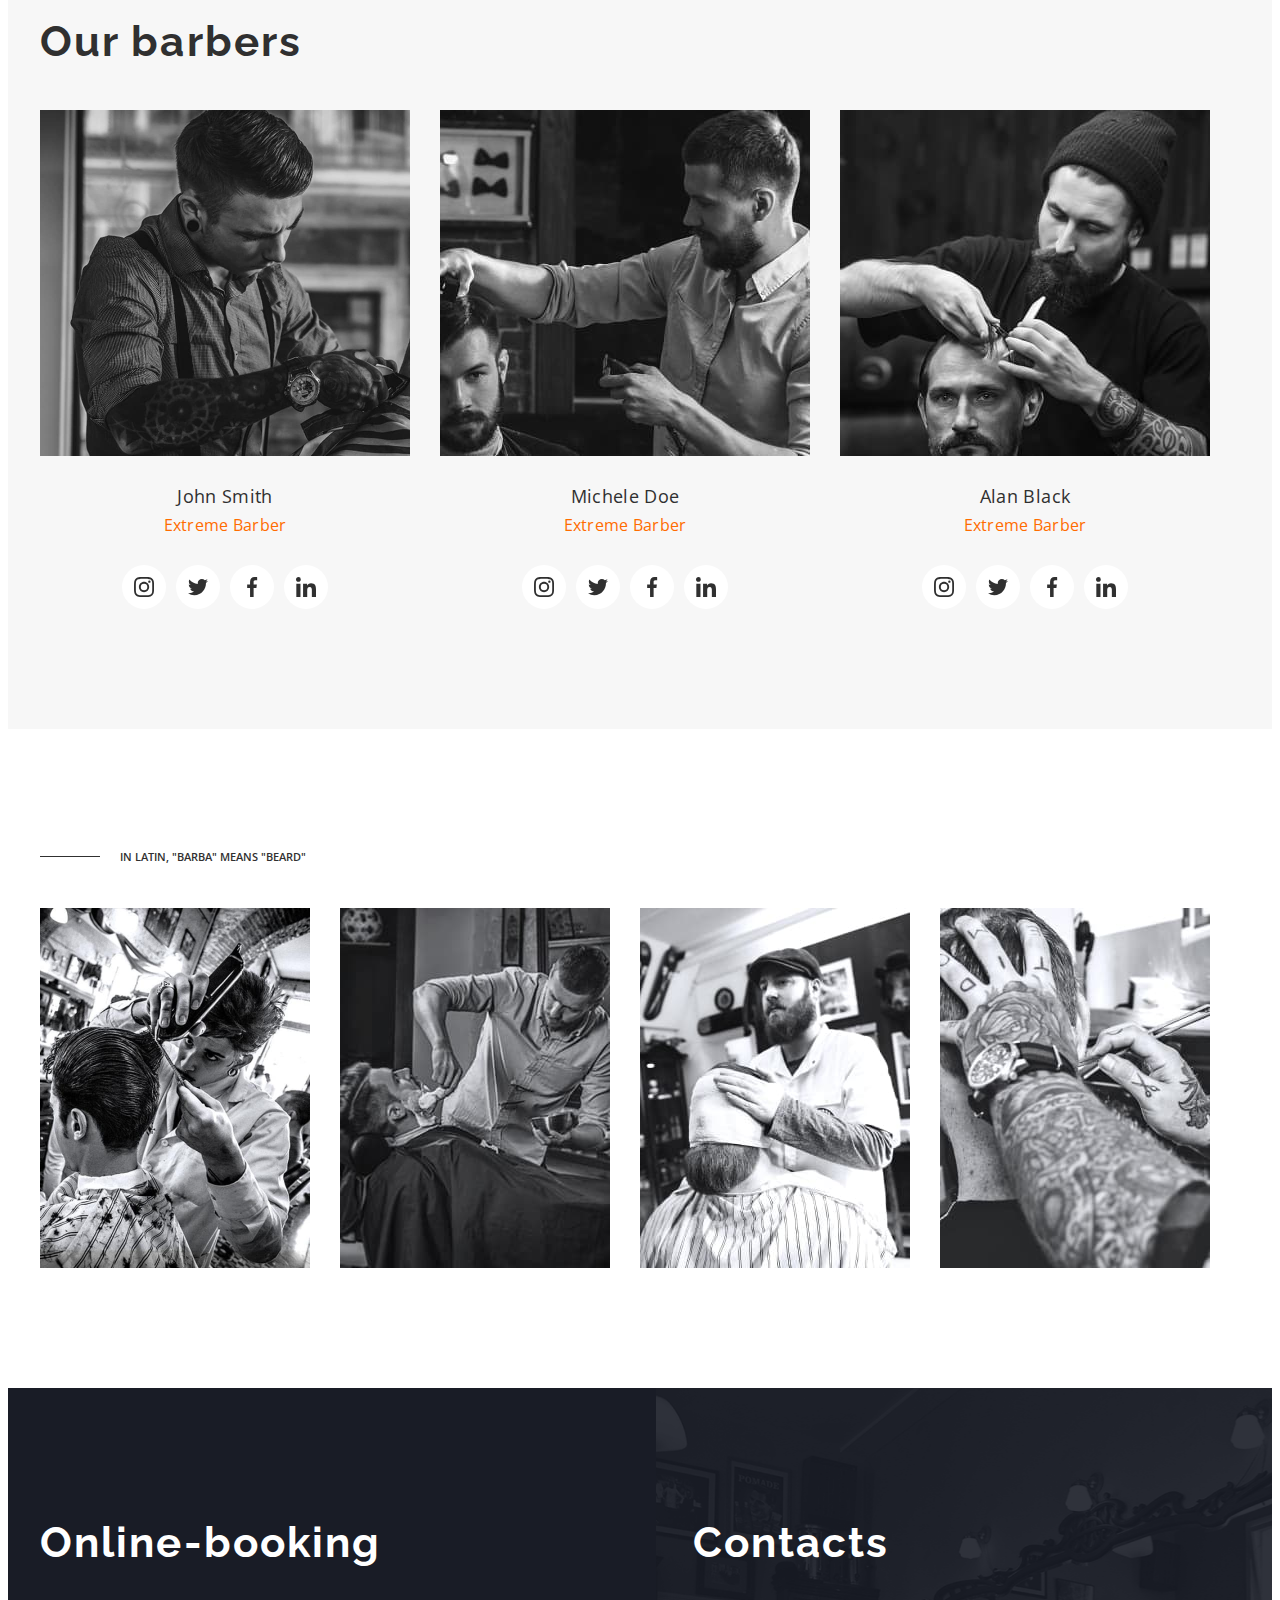
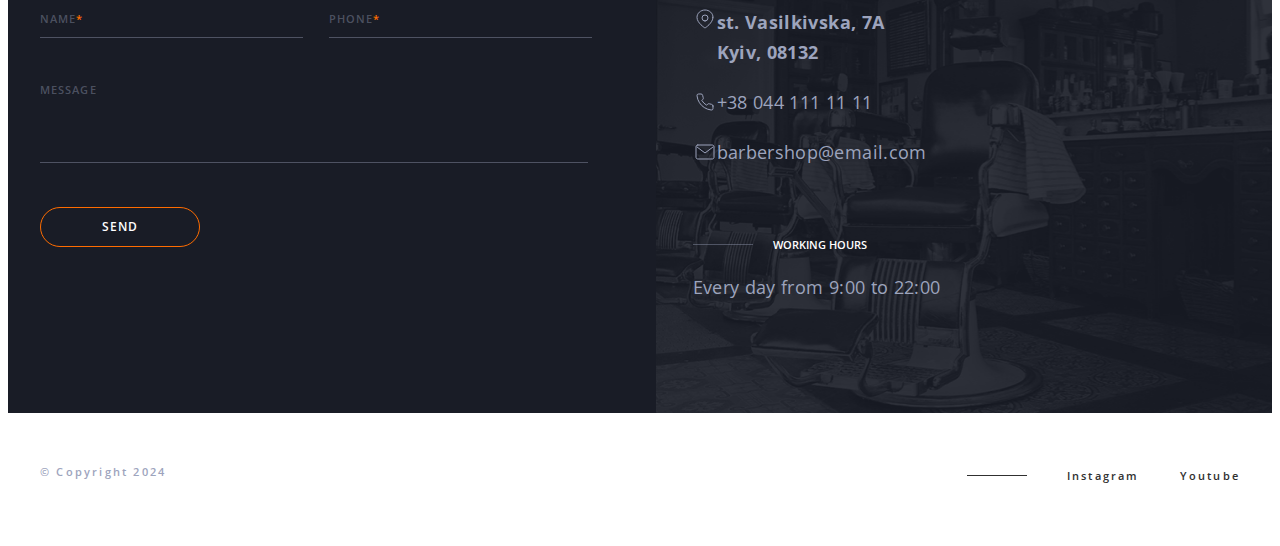
==== commit 4faa4496: "fixed form's styles" ====
--- a/index.html
+++ b/index.html
@@ -600,8 +600,7 @@
     </footer>
 
     <!--------------- modal -------------->
-    <!-- <div class="backdrop is-hidden" data-modal> -->
-    <div class="backdrop" data-modal>
+    <div class="backdrop is-hidden" data-modal>
       <div class="modal">
         <button type="button" class="modal-close-btn" data-modal-close>
           <svg class="modal-btn-icon" width="18" height="18">
@@ -665,11 +664,16 @@
               placeholder="Your coments"
             ></textarea>
           </div>
-          <div role="group">
-            <input type="checkbox" name="" id="user-agrement" />
-            <label for="user-agrement"
+          <div class="modal-form-ageement" role="group">
+            <input
+              class="modal-agreement__checkbox"
+              type="checkbox"
+              name="checkbox"
+              id="user-agreement"
+            />
+            <label for="user-agreement" class="modal-agreement__description"
               >I agree with the mailing and accept the terms of the
-              <a href="">contract</a>
+              <a class="modal-form-agreement__link" href="">Contract</a>
             </label>
           </div>
           <button type="submit" class="button secondary">send</button>
--- a/css/styles.css
+++ b/css/styles.css
@@ -202,7 +202,7 @@
 
 .logo {
   margin-right: 131px;
-  /* animation: scaleLogo 3000ms linear infinite; */
+  animation: scaleLogo 4000ms linear infinite;
 }
 
 .logo-svg {
@@ -1051,7 +1051,7 @@
 .modal-input-message {
   display: block;
   width: 100%;
-  height: 100px;
+  height: 140px;
 
   resize: none;
   padding: 10px;
@@ -1071,6 +1071,55 @@
   box-shadow: 0 0 0 4px rgba(255, 108, 0, 0.25);
 }
 
+.modal-form-ageement {
+  display: flex;
+  align-items: center;
+  justify-content: center;
+  gap: 10px;
+  margin-bottom: 20px;
+}
+
+.modal-agreement__description {
+  font-size: 14px;
+}
+
+.modal-form-agreement__link {
+  font-size: 16px;
+  color: #ff6c00;
+}
+
+.modal-agreement__checkbox {
+  appearance: none;
+  width: 15px;
+  height: 15px;
+  outline: 2px solid transparent;
+  outline-offset: -2px;
+  border: 2px solid #555555;
+  border-radius: 3px;
+
+  background-position: center;
+  background-repeat: no-repeat;
+
+  background-image: url("data:image/svg+xml,%3Csvg width='13' height='10' viewBox='0 0 13 10' fill='none' xmlns='http://www.w3.org/2000/svg'%3E%3Cpath d='M1.95703 4.75166L1.88825 4.68604L1.81923 4.75141L0.93123 5.59258L0.854858 5.66492L0.930974 5.73753L4.42671 9.07236L4.49574 9.1382L4.56476 9.07236L12.069 1.91352L12.1449 1.84116L12.069 1.76881L11.1873 0.927644L11.1183 0.861826L11.0493 0.927611L4.49577 7.17353L1.95703 4.75166Z' fill='white' stroke='white' stroke-width='0.2'/%3E%3C/svg%3E");
+  background-size: 0;
+
+  transition: background-size var(--transition-interactive-elements),
+    border-color var(--transition-interactive-elements),
+    background-color var(--transition-slow);
+}
+
+.modal-agreement__checkbox:checked {
+  border-color: transparent;
+  background-color: #ff6c00;
+  background-image: url("data:image/svg+xml,%3Csvg width='13' height='10' viewBox='0 0 13 10' fill='none' xmlns='http://www.w3.org/2000/svg'%3E%3Cpath d='M1.95703 4.75166L1.88825 4.68604L1.81923 4.75141L0.93123 5.59258L0.854858 5.66492L0.930974 5.73753L4.42671 9.07236L4.49574 9.1382L4.56476 9.07236L12.069 1.91352L12.1449 1.84116L12.069 1.76881L11.1873 0.927644L11.1183 0.861826L11.0493 0.927611L4.49577 7.17353L1.95703 4.75166Z' fill='white' stroke='white' stroke-width='0.2'/%3E%3C/svg%3E");
+  background-size: 15px 15px;
+}
+
+.modal .button {
+  display: block;
+  margin: 0 auto;
+}
+
 /*===== Animation =====*/
 @keyframes scaleLogo {
   0% {
